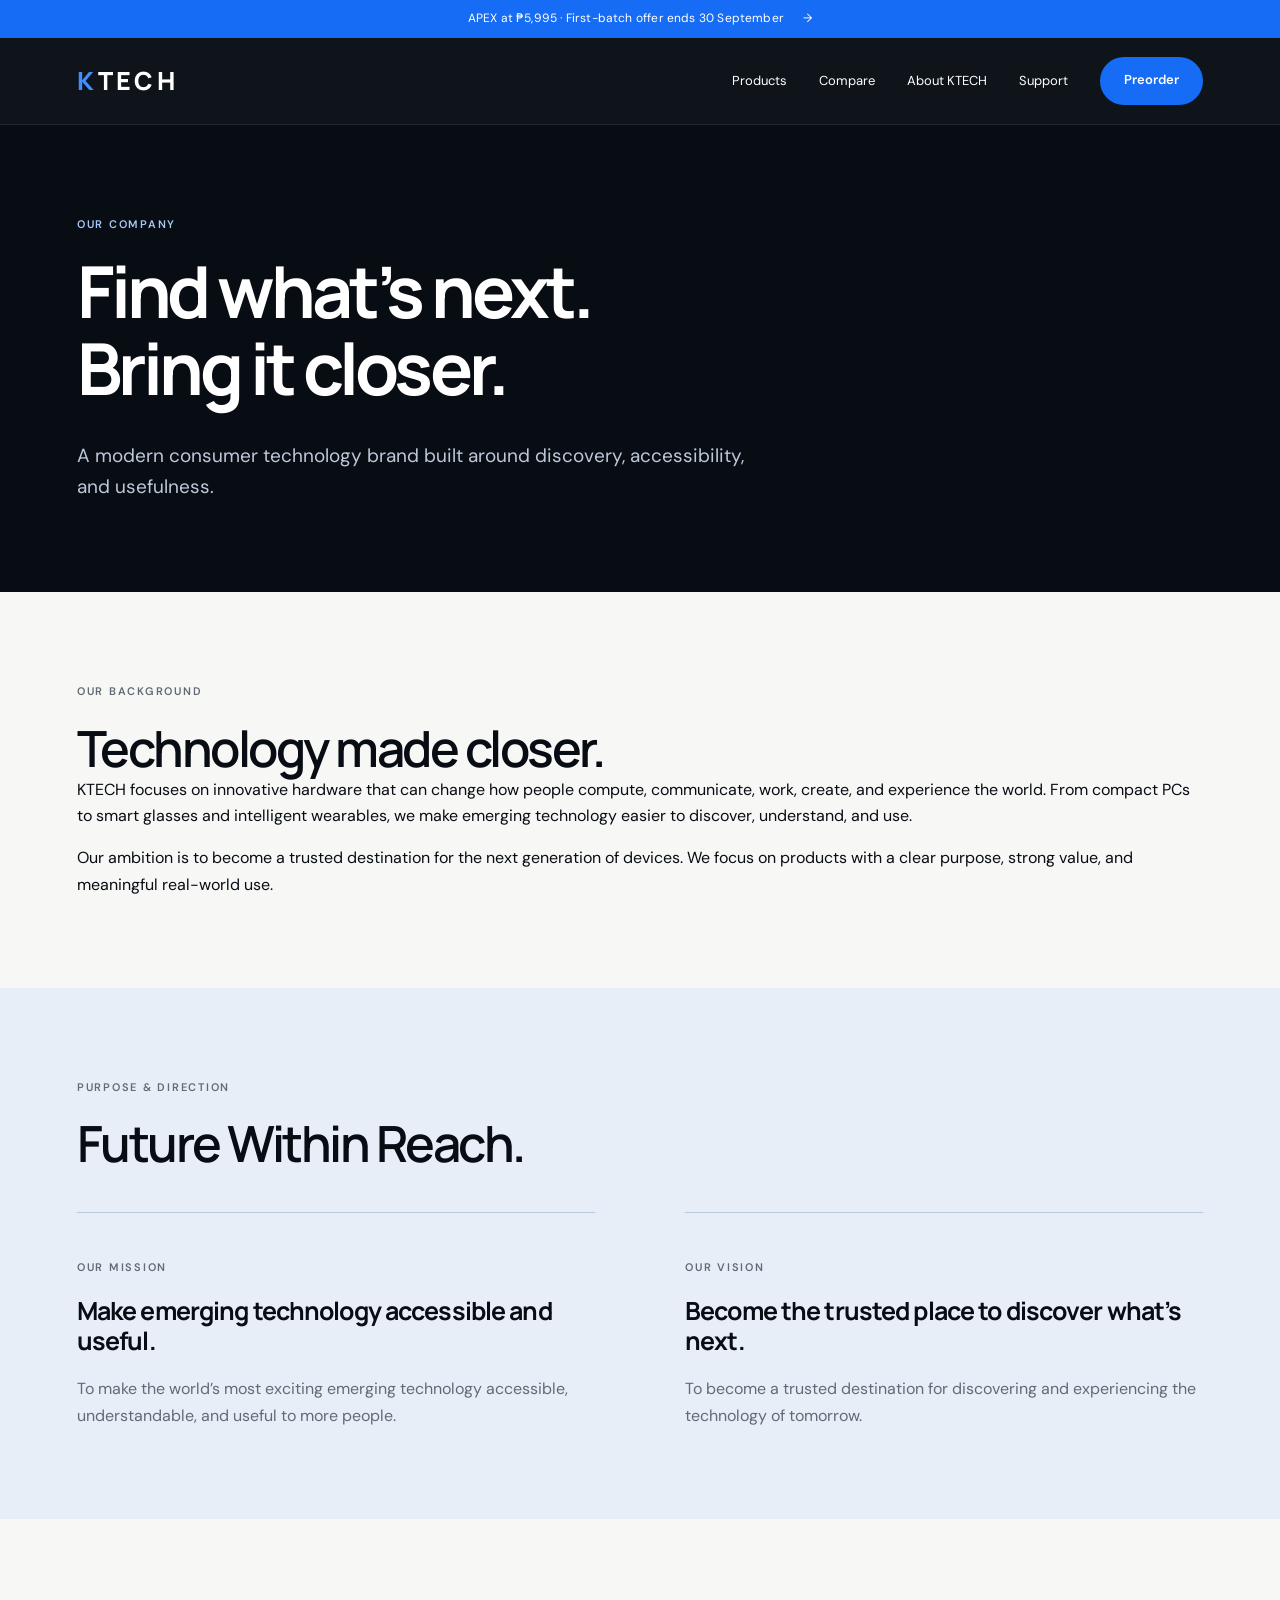
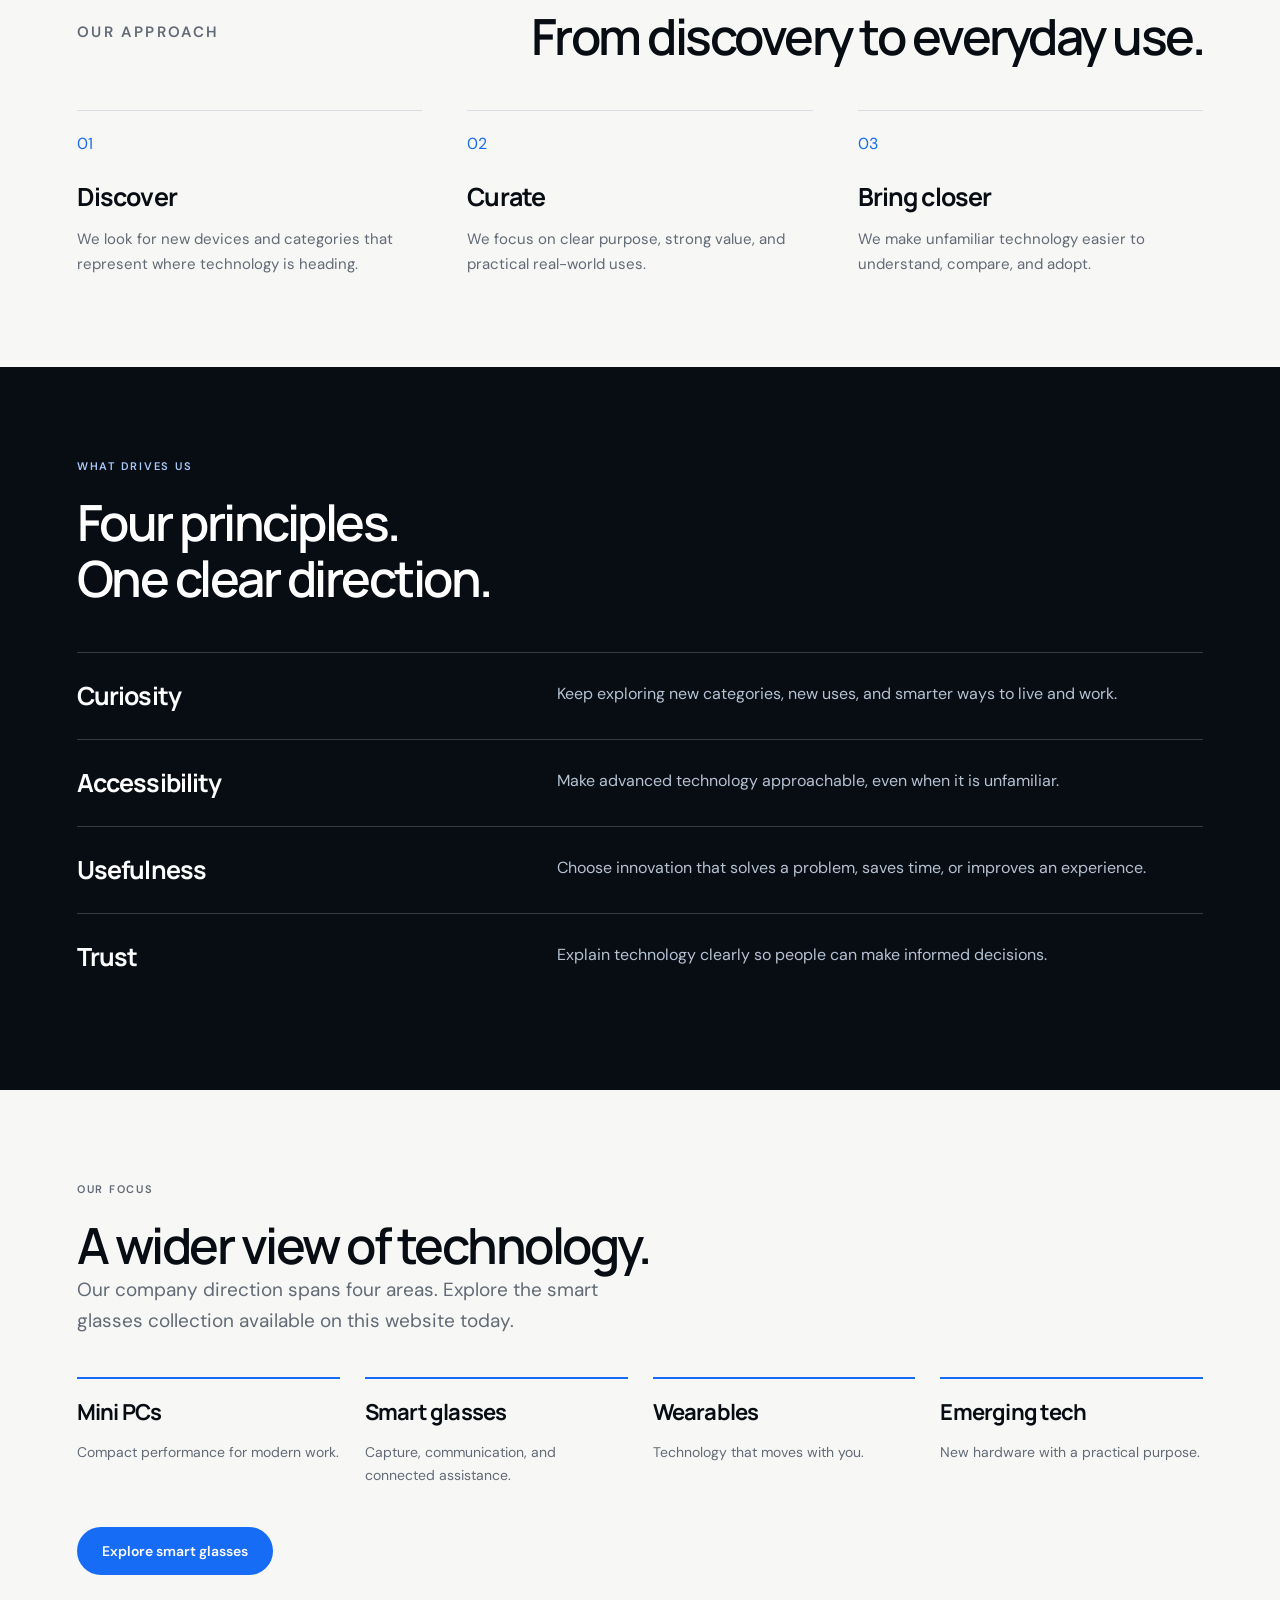
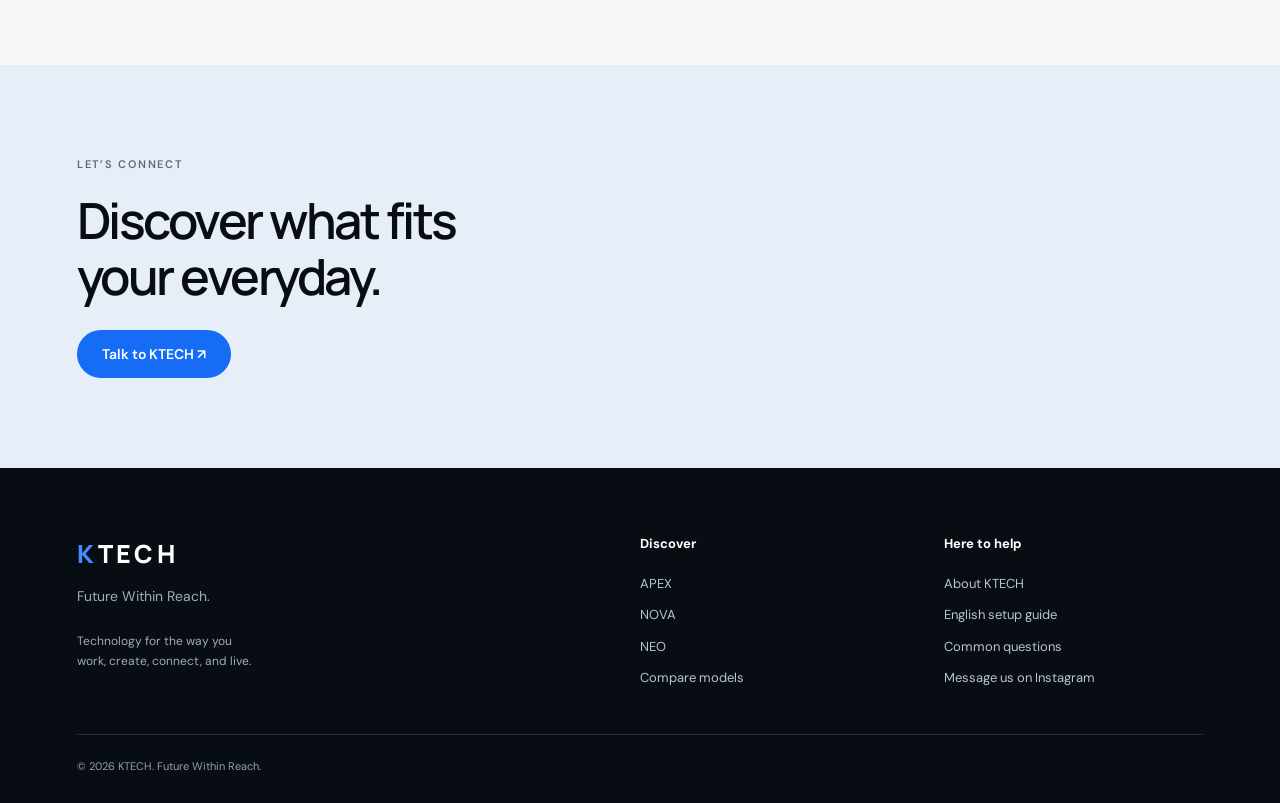
==== about.html @ d49dc379 "Redesign KTECH with visual product storytelling and interactive preorder experience" ====
<!doctype html><html lang="en"><head><meta charset="utf-8"><meta name="viewport" content="width=device-width,initial-scale=1"><title>Our Company | KTECH</title><meta name="description" content="Discover KTECH: our company, mission, vision and approach to making emerging technology accessible and useful."><link rel="stylesheet" href="style.css?v=20260913-2"><script src="experience.js?v=20260913-2" defer></script></head><body><a class="skip" href="#main">Skip to content</a><div class="offer"><a href="index.html#preorder">APEX at ₱5,995 · First-batch offer ends 30 September <span aria-hidden="true">→</span></a></div><header><a class="logo" href="index.html" aria-label="KTECH home"><span>K</span>TECH</a><button class="menu-toggle" aria-controls="main-nav" aria-expanded="false">Menu</button><nav id="main-nav" aria-label="Main navigation"><a href="index.html#models">Products</a><a href="compare.html">Compare</a><a href="about.html">About KTECH</a><a href="guide.html">Support</a><a class="button nav-contact" href="index.html#preorder">Preorder</a></nav></header><main id="main"><section class="about-hero"><p class="eyebrow">OUR COMPANY</p><h1>Find what’s next.<br>Bring it closer.</h1><p class="intro">A modern consumer technology brand built around discovery, accessibility, and usefulness.</p></section><section class="company-intro"><p class="eyebrow">OUR BACKGROUND</p><div><h2>Technology made closer.</h2><p>KTECH focuses on innovative hardware that can change how people compute, communicate, work, create, and experience the world. From compact PCs to smart glasses and intelligent wearables, we make emerging technology easier to discover, understand, and use.</p><p>Our ambition is to become a trusted destination for the next generation of devices. We focus on products with a clear purpose, strong value, and meaningful real-world use.</p></div></section><section id="direction" class="direction"><p class="eyebrow">PURPOSE & DIRECTION</p><h2>Future Within Reach.</h2><div class="about-grid"><article><p class="eyebrow">OUR MISSION</p><h3>Make emerging technology accessible and useful.</h3><p>To make the world’s most exciting emerging technology accessible, understandable, and useful to more people.</p></article><article><p class="eyebrow">OUR VISION</p><h3>Become the trusted place to discover what’s next.</h3><p>To become a trusted destination for discovering and experiencing the technology of tomorrow.</p></article></div></section><section><div class="heading"><p class="eyebrow">OUR APPROACH</p><h2>From discovery to everyday use.</h2></div><div class="three process"><article><span>01</span><h3>Discover</h3><p>We look for new devices and categories that represent where technology is heading.</p></article><article><span>02</span><h3>Curate</h3><p>We focus on clear purpose, strong value, and practical real-world uses.</p></article><article><span>03</span><h3>Bring closer</h3><p>We make unfamiliar technology easier to understand, compare, and adopt.</p></article></div></section><section class="principles"><p class="eyebrow">WHAT DRIVES US</p><h2>Four principles.<br>One clear direction.</h2><article><h3>Curiosity</h3><p>Keep exploring new categories, new uses, and smarter ways to live and work.</p></article><article><h3>Accessibility</h3><p>Make advanced technology approachable, even when it is unfamiliar.</p></article><article><h3>Usefulness</h3><p>Choose innovation that solves a problem, saves time, or improves an experience.</p></article><article><h3>Trust</h3><p>Explain technology clearly so people can make informed decisions.</p></article></section><section><p class="eyebrow">OUR FOCUS</p><h2>A wider view of technology.</h2><p class="intro">Our company direction spans four areas. Explore the smart glasses collection available on this website today.</p><div class="focus-grid"><article><h3>Mini PCs</h3><p>Compact performance for modern work.</p></article><article><h3>Smart glasses</h3><p>Capture, communication, and connected assistance.</p></article><article><h3>Wearables</h3><p>Technology that moves with you.</p></article><article><h3>Emerging tech</h3><p>New hardware with a practical purpose.</p></article></div><a class="button" href="index.html#models">Explore smart glasses</a></section><section class="purpose-band"><p class="eyebrow">LET’S CONNECT</p><h2>Discover what fits<br>your everyday.</h2><a class="button" href="https://www.instagram.com/ktech_electronics/">Talk to KTECH ↗</a></section></main><footer class="business-footer"><div><a class="logo" href="index.html"><span>K</span>TECH</a><p>Future Within Reach.</p><p class="footer-intro">Technology for the way you<br>work, create, connect, and live.</p></div><div><b>Discover</b><a href="apex.html">APEX</a><a href="nova.html">NOVA</a><a href="neo.html">NEO</a><a href="compare.html">Compare models</a></div><div><b>Here to help</b><a href="about.html">About KTECH</a><a href="guide.html">English setup guide</a><a href="index.html#faq">Common questions</a><a href="https://www.instagram.com/ktech_electronics/">Message us on Instagram</a></div><small>© 2026 KTECH. Future Within Reach.</small></footer><div class="mobile-buy"><div><strong>APEX</strong><span>₱5,995 · first-batch offer</span></div><a class="button" href="index.html#preorder">Preorder</a></div></body></html>
---- style.css ----
@import url('https://fonts.googleapis.com/css2?family=DM+Sans:wght@400;500;600;700&family=Manrope:wght@400;500;600;700;800&display=swap');
:root{--ink:#080d14;--blue:#176cf5;--paper:#f7f7f5;--muted:#626a76;--line:#d9dde2;--max:1440px}*{box-sizing:border-box}html{scroll-behavior:smooth;scroll-padding-top:100px}body{margin:0;background:var(--paper);color:var(--ink);font:16px/1.65 'DM Sans',Arial,sans-serif}h1,h2,h3,.logo{font-family:Manrope,Arial,sans-serif}h1,h2,h3,p,figure{margin:0}p+p{margin-top:16px}h1{font-size:clamp(48px,5.6vw,80px);line-height:1.08;letter-spacing:-.055em;font-weight:700}h2{font-size:clamp(34px,3.9vw,56px);line-height:1.12;letter-spacing:-.05em;font-weight:600}h3{font-size:25px;line-height:1.2;letter-spacing:-.035em}em{font-style:normal;color:var(--blue)}a{color:inherit;text-decoration:none}a:hover{text-decoration:underline}img{max-width:100%;display:block}button,select{font:inherit}button,a,summary,select{touch-action:manipulation}button,summary{cursor:pointer}button:focus-visible,a:focus-visible,summary:focus-visible,select:focus-visible,[tabindex]:focus-visible{outline:3px solid #568fff;outline-offset:5px}button:disabled{cursor:default}.skip{position:fixed;top:-100px;left:20px;z-index:100;background:#fff;color:#111;padding:12px}.skip:focus{top:12px}.offer{background:var(--blue);color:#fff;text-align:center;font-size:12px;letter-spacing:.015em;padding:9px 16px}.offer span{margin-left:16px}header{position:sticky;top:0;z-index:30;background:rgba(8,13,20,.97);color:#fff;padding:19px 6%;display:flex;align-items:center;justify-content:space-between;border-bottom:1px solid #ffffff18;backdrop-filter:blur(18px)}.logo{font-size:25px;letter-spacing:.15em;font-weight:800}.logo span{color:#428cff}nav{display:flex;align-items:center;gap:32px;font-size:13px}nav a{padding:8px 0}nav .button{padding:10px 23px;font-size:13px}.menu-toggle{display:none}.button{display:inline-flex;align-items:center;justify-content:center;gap:20px;padding:14px 24px;min-height:48px;border:1px solid transparent;border-radius:100px;color:white;background:var(--blue);font-size:14px;font-weight:600;line-height:1.3;transition:background .2s,transform .2s}.button:hover{text-decoration:none;background:#0b54ce;transform:translateY(-2px)}.button.outline{background:transparent;border-color:#71808b;color:#fff}.button.outline:hover{background:#ffffff12}.link{display:inline-flex;align-items:center;gap:12px;color:var(--blue);font-size:14px;font-weight:600;padding:15px 0}.eyebrow{font-size:11px;font-weight:600;letter-spacing:.16em;color:var(--muted);margin-bottom:20px}.intro{font-size:19px;color:var(--muted);max-width:550px}.heading{display:flex;justify-content:space-between;align-items:end;gap:32px;margin-bottom:45px}.heading>p{color:var(--muted);font-size:15px;max-width:350px}.heading .link{flex-shrink:0}main>section{padding:90px 6%;max-width:var(--max);margin:auto}.hero-actions{display:flex;align-items:center;gap:16px;flex-wrap:wrap;margin-top:32px}.experience-hero{background:var(--ink);color:#fff;max-width:none;display:grid;grid-template-columns:1fr 1fr;align-items:center;gap:0;position:relative;padding-top:68px;padding-bottom:0;overflow:hidden}.hero-copy{z-index:1;padding-bottom:55px}.experience-hero h1{font-size:clamp(44px,4.7vw,72px);max-width:720px}.experience-hero .intro{color:#bcc4cf;font-size:18px;max-width:440px;margin-top:25px}.hero-product{margin-left:-25px;align-self:stretch;display:flex;flex-direction:column;justify-content:center}.hero-product img{width:100%;height:auto;aspect-ratio:3/2;object-fit:contain}.hero-product figcaption{font-size:10px;letter-spacing:.18em;color:#8c96a5;text-align:right;margin-top:15px}.hero-foot{grid-column:1/-1;display:flex;justify-content:space-between;align-items:center;padding:30px 0;border-top:1px solid #ffffff20;color:#a4aebb;font-size:12px;letter-spacing:.04em}.capability-strip{background:#0d141e;color:#a8b1bd;padding:24px 6%;display:grid;grid-template-columns:repeat(4,1fr);border-top:1px solid #ffffff0e;gap:20px;text-align:center;font-size:13px}.capability-strip b{color:#fff;font-size:17px;margin-right:8px}.feature-explorer{background:var(--paper)}.explorer-layout{display:grid;grid-template-columns:1.55fr 1fr;gap:6%;align-items:center}.explorer-visual{background:var(--ink);border-radius:5px;overflow:hidden}.explorer-visual>img{width:100%;height:auto}.feature-tabs{display:grid;grid-template-columns:repeat(4,1fr);gap:0;border-top:1px solid #ffffff25}.feature-tabs button{padding:18px 8px;background:transparent;border:0;border-right:1px solid #ffffff20;color:#b1bbc9;font-size:12px;line-height:1.4;transition:background .2s}.feature-tabs button span{display:block;font-size:14px;margin-top:5px}.feature-tabs button[aria-selected=true]{background:var(--blue);color:white}.feature-panel{padding-left:32px;border-left:1px solid #b4bcc7}.feature-index{display:block;font-size:11px;color:var(--muted);letter-spacing:.16em;margin-bottom:25px}.feature-panel h3{font-size:clamp(29px,3vw,42px);margin-bottom:20px}.feature-panel p{color:var(--muted);font-size:16px}.feature-panel .feature-detail{font-size:13px;color:#3c4654;border-top:1px solid var(--line);padding-top:20px;margin-top:24px}.visual-features{display:grid;grid-template-columns:1.2fr 1fr;gap:25px;padding-top:0}.feature-photo{position:relative;min-height:520px;overflow:hidden;border-radius:5px;background:#142637;color:white}.feature-photo>img{width:100%;height:100%;position:absolute;object-fit:cover}.feature-photo:after{content:'';position:absolute;inset:0;background:linear-gradient(transparent 25%,#07111cdc)}.feature-photo>div{position:absolute;bottom:36px;left:36px;right:30px;z-index:1}.feature-photo .eyebrow{color:#e5eaf0}.feature-photo h2{font-size:39px}.feature-photo p:last-child{margin-top:16px;font-size:14px}.voice-feature{background:#e9edf3;padding:40px;border-radius:5px;display:flex;flex-direction:column;justify-content:center}.voice-feature h2{font-size:36px}.voice-feature>p:not(.eyebrow){color:#4f5a6b;font-size:14px}.voice-feature .voice-example{font-size:21px!important;font-weight:500;color:#172434!important;line-height:1.4;margin:0 0 18px}.voice-wave{height:78px;display:flex;align-items:center;gap:5px;margin:23px 0}.voice-wave i{width:4px;height:20px;border-radius:5px;background:var(--blue)}.voice-wave i:nth-child(3n){height:44px}.voice-wave i:nth-child(4n){height:65px}.voice-wave i:nth-child(5n){height:32px}.voice-feature .note{font-size:11px!important;margin:15px 0 0}.lifestyle{padding-top:15px}.life-tabs{display:flex;gap:20px;border-bottom:1px solid var(--line);flex-wrap:wrap}.life-tabs button{background:none;border:0;border-bottom:2px solid transparent;padding:12px 0;color:var(--muted);font-size:14px}.life-tabs button[aria-selected=true]{border-color:var(--blue);color:var(--blue)}.life-panel{display:grid;grid-template-columns:1.4fr 1fr;background:var(--ink);color:#fff;overflow:hidden;border-radius:5px}.life-panel>img{width:100%;height:440px;object-fit:cover}.life-caption{padding:44px;display:flex;flex-direction:column;justify-content:center;align-items:flex-start}.life-caption .eyebrow{color:#97b9ed}.life-caption h3{font-size:37px;margin-bottom:18px}.life-caption p{font-size:15px;color:#b7c2d2;margin-bottom:25px}.media-note{font-size:11px;color:var(--muted);margin-top:12px}#models{background:#eeefed}.models{display:grid;grid-template-columns:repeat(3,1fr);gap:30px}.model{display:flex;flex-direction:column;padding:22px;border-top:2px solid #c8ced7}.model.flagship{border-color:var(--blue);background:#fff}.photo{display:block;background:#eef1f5;overflow:hidden;margin-bottom:25px;border-radius:3px}.photo img{width:100%;height:auto;aspect-ratio:4/5;object-fit:contain;transition:transform .35s}.photo:hover img{transform:scale(1.035)}.model .eyebrow{font-size:10px;margin-bottom:10px}.model h3{font-size:35px;margin-bottom:12px}.price{font-size:26px;font-weight:500}.price s{font-size:15px;color:var(--muted);margin-left:8px;font-weight:400}.price small{display:block;font-size:12px;color:var(--blue)}.model ul{list-style:none;padding:0;margin:25px 0 15px;border-top:1px solid var(--line)}.model li{border-bottom:1px solid var(--line);padding:11px 0;font-size:13px}.model>.link{margin-top:auto}.model-note{margin-top:35px;border-top:1px solid #c8ced7;padding-top:25px;display:flex;gap:20px;align-items:center}.model-note strong{font-size:16px;max-width:250px}.model-note p{font-size:13px;color:var(--muted);flex:1}.model-note a{font-size:13px;color:var(--blue);font-weight:600}.company-story{display:grid;grid-template-columns:1.1fr 1fr;gap:10%;background:#fff}.company-story .intro{margin:25px 0 10px;font-size:17px}.story-principles article{display:flex;gap:25px;padding:28px 0;border-top:1px solid var(--line)}.story-principles article>span{font-size:12px;color:var(--blue)}.story-principles h3{font-size:23px}.story-principles p{color:var(--muted);font-size:14px;margin-top:10px}.setup-band{background:#e8eef8;display:grid;grid-template-columns:1fr 1fr;gap:12%}.setup-band>div>p:not(.eyebrow){margin:23px 0;color:var(--muted);font-size:16px}.setup-band ol{list-style:none;margin:0;padding:0}.setup-band li{display:flex;gap:20px;padding:18px 0;border-bottom:1px solid #cbd5e4}.setup-band li>span{background:white;border-radius:50%;width:42px;height:42px;flex-shrink:0;display:grid;place-items:center;color:var(--blue);font-size:12px}.setup-band h3{font-size:22px}.setup-band li p{font-size:14px;color:var(--muted);margin-top:7px}.faq-section{display:grid;grid-template-columns:.8fr 1.2fr;gap:10%}.faq-section h2{margin-bottom:25px}.faq-section>div>p:not(.eyebrow){color:var(--muted);font-size:14px}details{border-bottom:1px solid var(--line);padding:22px 0}summary{font-size:17px;font-weight:500;list-style:none;display:flex;justify-content:space-between;gap:20px}summary::-webkit-details-marker{display:none}summary:after{content:'+';font-size:22px;color:var(--blue);line-height:1.2}details[open]>summary:after{content:'−'}details p{color:var(--muted);margin-top:18px;font-size:15px}details a{display:inline-block;color:var(--blue);font-size:14px;margin-top:12px}.preorder-section{max-width:none;background:#0c52d7;color:#fff;display:grid;grid-template-columns:1.15fr 1fr;gap:12%}.preorder-section .eyebrow{color:#c9ddff}.preorder-copy>p:not(.eyebrow){color:#d5e4ff;margin-top:25px}.timeline{list-style:none;padding:0;margin:38px 0 0}.timeline li{display:flex;gap:20px;padding:18px 0;border-top:1px solid #ffffff35}.timeline li>span{font-size:12px;color:#c8dcff;padding-top:4px}.timeline strong{font-size:17px}.timeline p{font-size:13px;color:#d3e2ff;margin-top:5px}.reservation{background:#fff;border-radius:8px;padding:35px;color:var(--ink);align-self:center;box-shadow:0 25px 65px #002d7b30}.reservation label{display:block;font-size:13px;font-weight:600;margin-bottom:10px}.reservation select{width:100%;padding:14px 10px;background:var(--paper);border:1px solid var(--line);border-radius:4px;color:#152132;font-size:14px}.reservation-total{padding:28px 0 22px;display:flex;justify-content:space-between;align-items:center;border-bottom:1px solid var(--line)}.reservation-total>span{font-size:13px;color:var(--muted)}.reservation-total strong{font-family:Manrope,Arial,sans-serif;font-size:34px;font-weight:600}.reservation dl{margin:20px 0}.reservation dl div{display:flex;justify-content:space-between;gap:16px;margin:12px 0;font-size:14px}.reservation dd{margin:0;font-weight:600}.reservation .note{font-size:11px;line-height:1.6;color:var(--muted);margin:20px 0}.reservation .button{width:100%;font-size:13px}.copy-order{background:#e8effb;color:#1555b8;border-radius:5px}.copy-order:hover{background:#d7e5fc}.copy-status{min-height:24px;font-size:12px;color:#1555b8;padding:4px 0;margin:0!important}.reservation-foot{font-size:10px;color:var(--muted);text-align:center;margin-top:16px}.business-footer{background:var(--ink);color:#fff;display:grid;grid-template-columns:2fr 1fr 1fr;gap:45px;padding:65px 6% 28px}.business-footer>div{display:flex;align-items:flex-start;flex-direction:column;gap:10px}.business-footer p{font-size:14px;color:#a0acbc}.business-footer b{font-size:13px;margin-bottom:8px}.business-footer a:not(.logo){font-size:13px;color:#b9c4d2}.business-footer .footer-intro{font-size:12px;margin-top:14px}.business-footer small{grid-column:1/-1;border-top:1px solid #ffffff20;padding-top:22px;font-size:11px;color:#91a0b4}.mobile-buy{display:none}
/* Product, company, comparison and support pages share the same visual system. */
.product{display:grid;grid-template-columns:1fr 1fr;gap:8%;align-items:center}.product>img{width:100%;max-height:640px;object-fit:contain}.product h1{margin-bottom:16px}.product h2{font-size:33px;margin-bottom:20px}.product .intro{margin-bottom:25px}.product .price{margin-bottom:25px}.product .link{display:block}.feature-list{display:grid;grid-template-columns:repeat(3,1fr);gap:0 25px;margin:38px 0}.feature-list div{padding:23px 0;border-top:1px solid var(--line);font-size:19px}.note{font-size:12px;color:var(--muted);margin-top:25px;max-width:900px}.table-scroll{overflow-x:auto}.comparison{min-width:680px}.comparison thead th{width:25%;background:var(--ink);color:#fff;vertical-align:bottom;font-size:23px}.comparison thead img{height:160px;object-fit:contain;margin-bottom:20px}.comparison td:nth-child(2){background:#e8effb}table{border-collapse:collapse;width:100%;margin:30px 0}caption{text-align:left;font-size:13px;color:var(--muted);margin-bottom:12px}td,th{text-align:left;padding:18px 14px;border-bottom:1px solid var(--line);vertical-align:top;font-size:14px}tbody th{width:30%;font-weight:500;color:var(--muted)}.spec-group summary{font-size:23px}.choices,.direction{background:#e8eef8}.three{display:grid;grid-template-columns:repeat(3,1fr);gap:45px}.three h3{margin-bottom:15px}.three p{color:var(--muted);font-size:15px}.order{display:grid;grid-template-columns:1.1fr 1fr;gap:10%;background:#0c52d7;color:#fff}.order .eyebrow{color:#c8dcff}.order p{margin:18px 0;color:#d5e4ff;font-size:15px}.order .button{background:#fff;color:#0c52d7}.order li{padding:0 0 15px 10px}.order strong{font-size:19px}.about-hero{background:var(--ink);color:#fff}.about-hero .eyebrow{color:#a8c8f8}.about-hero .intro{margin-top:32px;color:#bdc9d9;max-width:670px}.about-grid{display:grid;grid-template-columns:1fr 1fr;gap:8%;margin-top:40px}.about-grid article{border-top:1px solid #bac9dc;padding-top:25px}.about-grid p{color:var(--muted);margin-top:20px}.process span{display:block;color:var(--blue);margin-bottom:25px}.process article{border-top:1px solid var(--line);padding-top:20px}.principles{background:var(--ink);color:white}.principles .eyebrow{color:#a8c8f8}.principles h2{margin-bottom:45px}.principles article{display:grid;grid-template-columns:1fr 1.5fr;gap:50px;padding:28px 0;border-top:1px solid #ffffff30}.principles p{color:#b5c2d2}.focus-grid{display:grid;grid-template-columns:repeat(4,1fr);gap:25px;margin:40px 0}.focus-grid article{border-top:2px solid var(--blue);padding-top:20px}.focus-grid h3{font-size:22px;margin-bottom:16px}.focus-grid p{color:var(--muted);font-size:14px}.purpose-band{background:#e8eef8}.purpose-band h2{margin-bottom:25px}.guide{max-width:1040px}.guide>.intro{margin-top:26px;max-width:700px}.guide h2{margin:58px 0 25px}.steps{padding-left:25px}.steps li{padding:14px 0 14px 14px}.steps h3{font-size:23px;margin-bottom:10px}.guide>p{color:var(--muted)}
@media(min-width:1600px){.experience-hero,.preorder-section{padding-left:calc((100vw - 1268px)/2);padding-right:calc((100vw - 1268px)/2)}}
@media(max-width:1050px){nav{gap:23px}.experience-hero{grid-template-columns:1.1fr 1fr}.experience-hero h1{font-size:49px}.hero-actions{gap:12px}.hero-actions .button{font-size:12px;padding:13px 18px}.hero-product{margin:0}.hero-product figcaption{font-size:8px}.feature-panel{padding-left:22px}.visual-features{gap:18px}.voice-feature{padding:28px}.voice-feature h2{font-size:30px}.life-caption{padding:30px}.life-caption h3{font-size:30px}.models{gap:15px}.model{padding:16px}.preorder-section{gap:6%}.reservation{padding:25px}}
@media(max-width:760px){html{scroll-padding-top:85px}body{font-size:15px;padding-bottom:75px}header{padding:16px 6%;flex-wrap:wrap;gap:0}.logo{font-size:23px}.offer{font-size:10px;padding:8px 12px}.offer span{margin-left:5px}.menu-toggle{display:block;background:none;color:#fff;border:1px solid #566170;border-radius:4px;padding:8px 15px;font-size:12px;min-height:40px}nav{display:none;width:100%;padding:18px 0 5px;gap:10px;flex-direction:column;align-items:stretch}nav.open{display:flex}nav a{padding:10px 0;font-size:15px}.menu-toggle[aria-expanded=true]{background:#202c3d}.button{font-size:13px;padding:14px 20px}main>section{padding:55px 6%}h1{font-size:46px}h2{font-size:36px}.experience-hero{grid-template-columns:1fr;padding-top:40px;padding-bottom:0}.hero-copy{padding-bottom:0}.experience-hero h1{font-size:clamp(38px,8.8vw,57px);max-width:620px}.experience-hero .intro{font-size:16px;max-width:450px;margin-top:22px}.hero-actions{margin-top:24px}.hero-actions .button{font-size:12px;padding:13px 17px}.hero-product{margin:15px -6.9% 0}.hero-product img{max-height:340px;object-fit:contain}.hero-product figcaption{font-size:9px;margin:0 6% 20px}.hero-foot{padding:20px 0;font-size:10px}.capability-strip{grid-template-columns:repeat(2,1fr);gap:20px 8px;padding:23px 5%;font-size:11px}.capability-strip b{font-size:13px}.heading{flex-direction:column;align-items:start;gap:20px;margin-bottom:30px}.heading>p{font-size:14px}.explorer-layout{grid-template-columns:1fr;gap:30px}.feature-panel{padding-left:20px;min-height:270px}.feature-index{margin-bottom:12px}.feature-panel h3{font-size:32px;margin-bottom:14px}.feature-panel p{font-size:15px}.feature-panel .feature-detail{margin-top:18px;padding-top:15px}.visual-features{grid-template-columns:1fr;padding-top:0;gap:20px}.feature-photo{min-height:430px}.feature-photo>div{left:28px;bottom:28px}.feature-photo h2{font-size:35px}.voice-feature{padding:30px}.voice-feature h2{font-size:33px}.voice-wave{margin:20px 0}.lifestyle{padding-top:0}.life-tabs{width:100%;gap:24px}.life-tabs button{font-size:13px}.life-panel{grid-template-columns:1fr}.life-panel>img{height:280px}.life-caption{padding:30px;min-height:320px}.life-caption h3{font-size:32px}.life-caption p{font-size:14px}.models{grid-template-columns:1fr;gap:30px}.model{padding:22px}.model .photo{max-width:400px;width:100%;align-self:center}.model .photo img{max-height:460px;object-fit:contain}.model-note{flex-direction:column;align-items:start;gap:12px}.model-note strong{max-width:none}.company-story,.setup-band,.faq-section,.preorder-section{grid-template-columns:1fr;gap:35px}.company-story .intro{font-size:16px}.story-principles h3{font-size:22px}.faq-section details{padding:20px 0}.faq-section summary{font-size:16px}.preorder-section h2{font-size:40px}.reservation{padding:25px}.reservation-total strong{font-size:32px}.reservation dl div{font-size:13px}.business-footer{grid-template-columns:1fr 1fr;gap:35px;padding:45px 6% 25px}.business-footer>div:first-child{grid-column:1/-1}.mobile-buy{position:fixed;bottom:0;left:0;right:0;z-index:40;display:flex;justify-content:space-between;align-items:center;gap:15px;padding:12px 6% max(12px,env(safe-area-inset-bottom));background:#fff;border-top:1px solid var(--line);box-shadow:0 -5px 25px #0000000d}.mobile-buy div{display:flex;flex-direction:column}.mobile-buy strong{font-size:13px}.mobile-buy span{font-size:10px;color:var(--muted)}.mobile-buy .button{font-size:12px;padding:12px 24px;min-height:42px}.product,.order,.about-grid,.three{grid-template-columns:1fr;gap:35px}.product>img{max-height:530px}.feature-list{grid-template-columns:1fr 1fr;gap:0 18px}.feature-list div{font-size:16px}.focus-grid{grid-template-columns:1fr 1fr}.principles article{grid-template-columns:1fr;gap:15px}.guide h1{font-size:46px}.guide table{table-layout:fixed}.guide td,.guide th{font-size:12px;padding:13px 8px;overflow-wrap:anywhere}.spec-group table{table-layout:fixed}.spec-group th,.spec-group td{overflow-wrap:anywhere;font-size:12px}.comparison th,.comparison td{font-size:13px}.comparison thead img{height:120px}.comparison thead th{font-size:18px}.order ol{padding-left:20px}}
@media(prefers-reduced-motion:reduce){html{scroll-behavior:auto}*,*:before,*:after{animation:none!important;transition:none!important}}
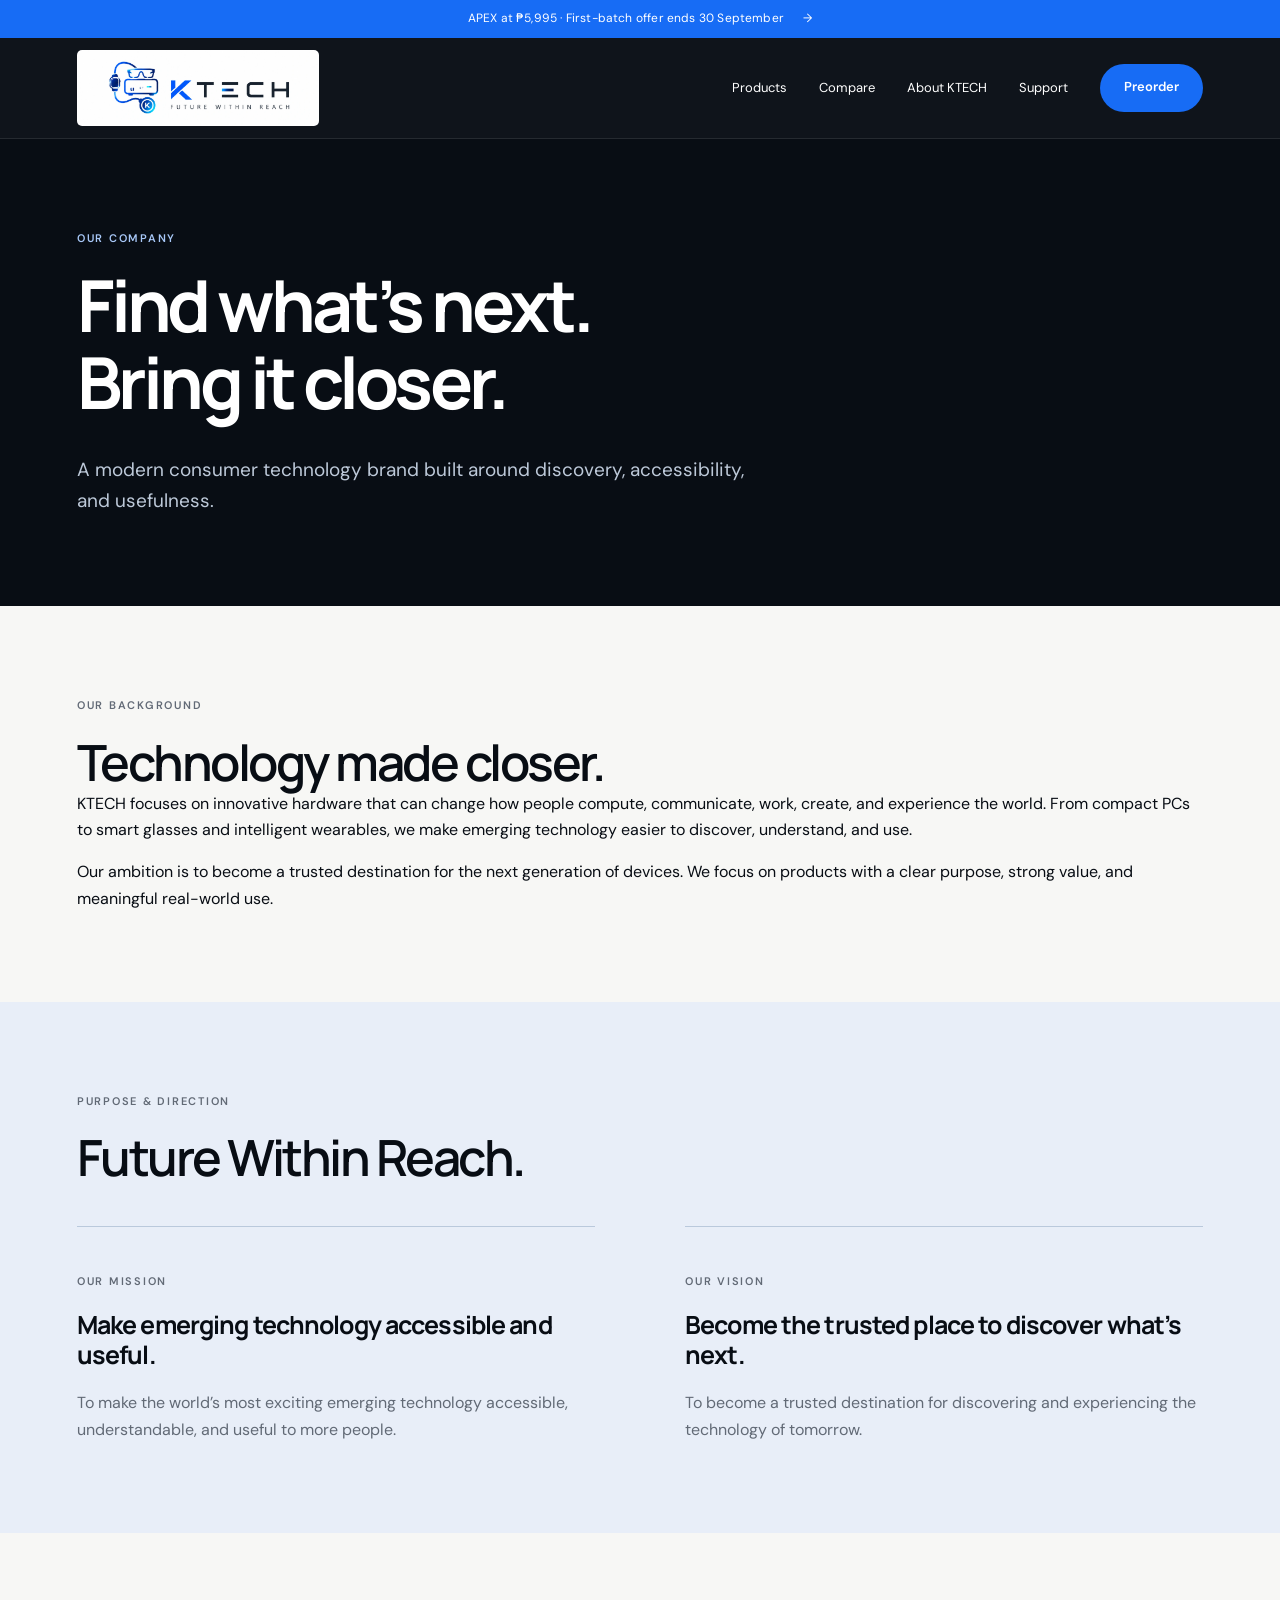
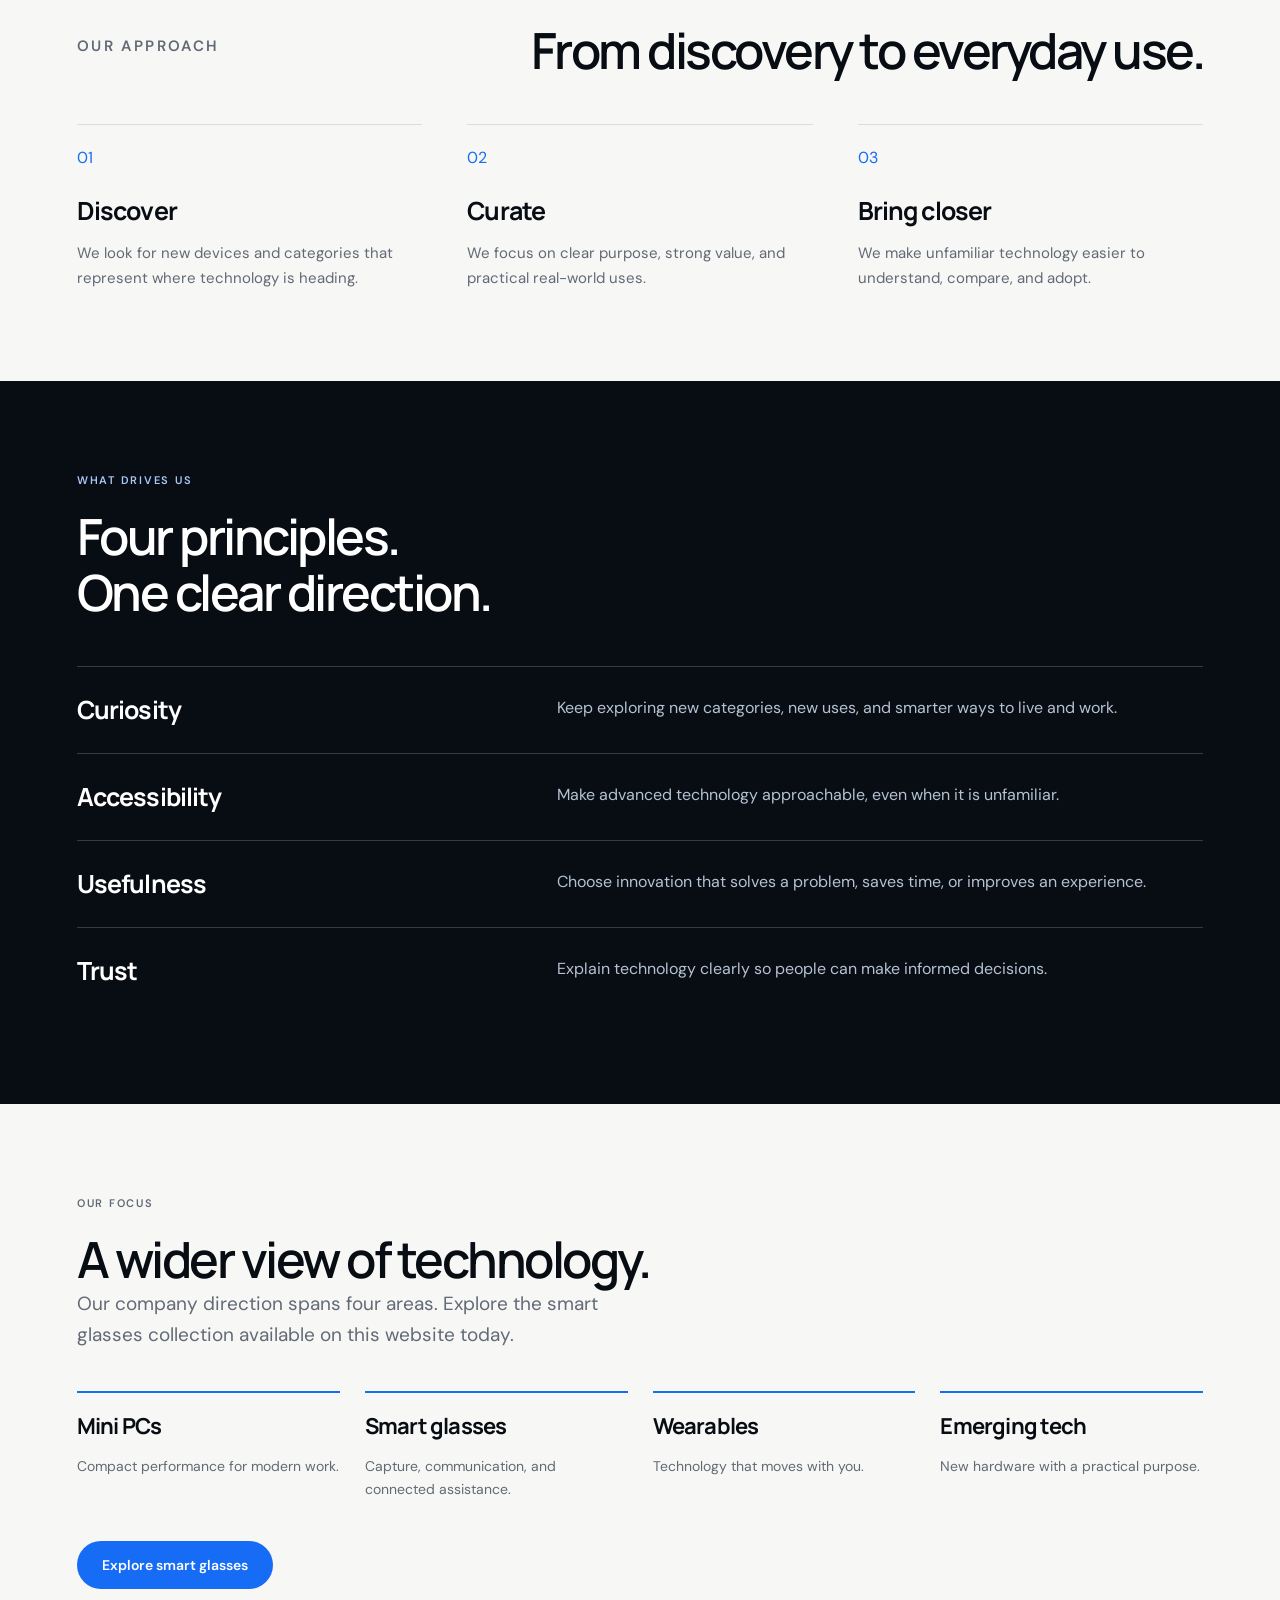
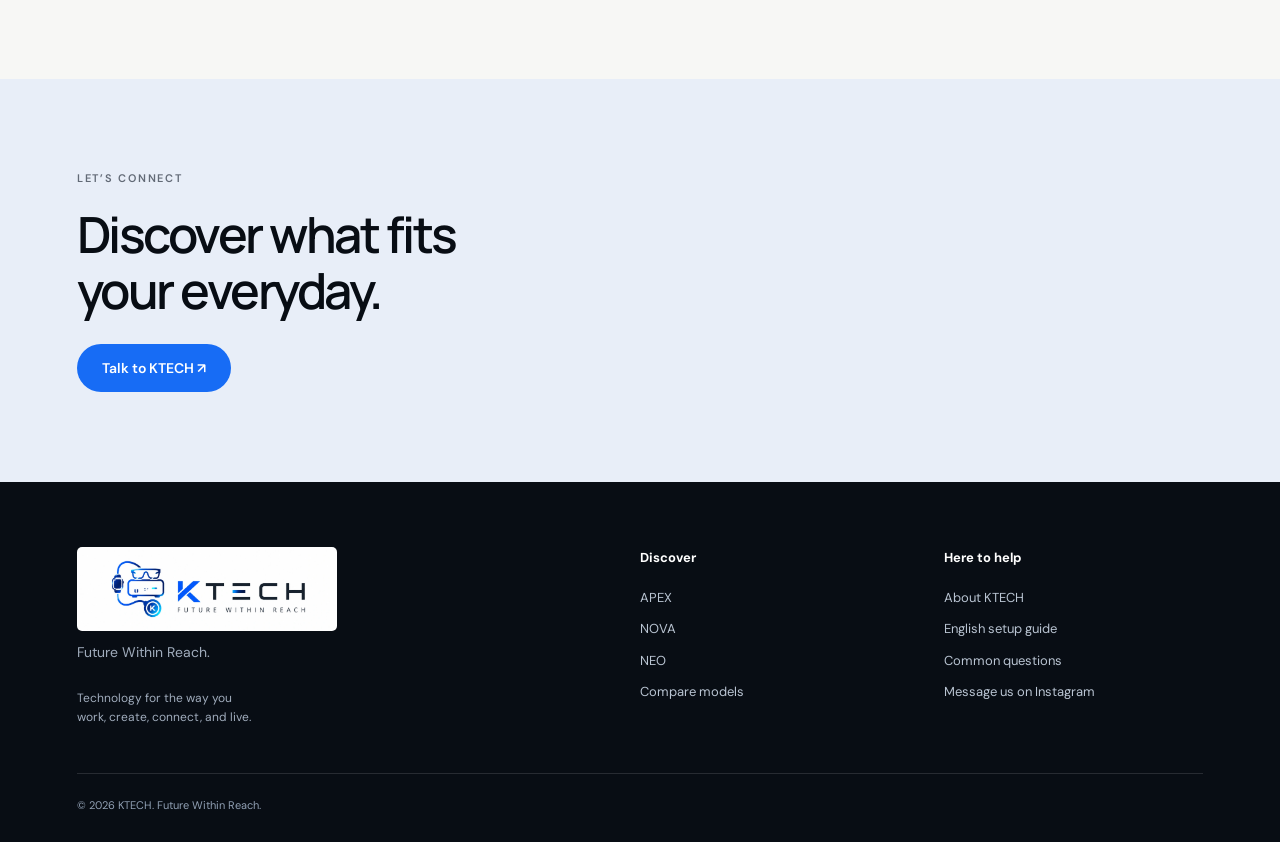
==== commit aa87b7cc: "Use supplied KTECH master logo throughout the website" ====
--- a/about.html
+++ b/about.html
@@ -1 +1 @@
-<!doctype html><html lang="en"><head><meta charset="utf-8"><meta name="viewport" content="width=device-width,initial-scale=1"><title>Our Company | KTECH</title><meta name="description" content="Discover KTECH: our company, mission, vision and approach to making emerging technology accessible and useful."><link rel="stylesheet" href="style.css?v=20260913-2"><script src="experience.js?v=20260913-2" defer></script></head><body><a class="skip" href="#main">Skip to content</a><div class="offer"><a href="index.html#preorder">APEX at ₱5,995 · First-batch offer ends 30 September <span aria-hidden="true">→</span></a></div><header><a class="logo" href="index.html" aria-label="KTECH home"><span>K</span>TECH</a><button class="menu-toggle" aria-controls="main-nav" aria-expanded="false">Menu</button><nav id="main-nav" aria-label="Main navigation"><a href="index.html#models">Products</a><a href="compare.html">Compare</a><a href="about.html">About KTECH</a><a href="guide.html">Support</a><a class="button nav-contact" href="index.html#preorder">Preorder</a></nav></header><main id="main"><section class="about-hero"><p class="eyebrow">OUR COMPANY</p><h1>Find what’s next.<br>Bring it closer.</h1><p class="intro">A modern consumer technology brand built around discovery, accessibility, and usefulness.</p></section><section class="company-intro"><p class="eyebrow">OUR BACKGROUND</p><div><h2>Technology made closer.</h2><p>KTECH focuses on innovative hardware that can change how people compute, communicate, work, create, and experience the world. From compact PCs to smart glasses and intelligent wearables, we make emerging technology easier to discover, understand, and use.</p><p>Our ambition is to become a trusted destination for the next generation of devices. We focus on products with a clear purpose, strong value, and meaningful real-world use.</p></div></section><section id="direction" class="direction"><p class="eyebrow">PURPOSE & DIRECTION</p><h2>Future Within Reach.</h2><div class="about-grid"><article><p class="eyebrow">OUR MISSION</p><h3>Make emerging technology accessible and useful.</h3><p>To make the world’s most exciting emerging technology accessible, understandable, and useful to more people.</p></article><article><p class="eyebrow">OUR VISION</p><h3>Become the trusted place to discover what’s next.</h3><p>To become a trusted destination for discovering and experiencing the technology of tomorrow.</p></article></div></section><section><div class="heading"><p class="eyebrow">OUR APPROACH</p><h2>From discovery to everyday use.</h2></div><div class="three process"><article><span>01</span><h3>Discover</h3><p>We look for new devices and categories that represent where technology is heading.</p></article><article><span>02</span><h3>Curate</h3><p>We focus on clear purpose, strong value, and practical real-world uses.</p></article><article><span>03</span><h3>Bring closer</h3><p>We make unfamiliar technology easier to understand, compare, and adopt.</p></article></div></section><section class="principles"><p class="eyebrow">WHAT DRIVES US</p><h2>Four principles.<br>One clear direction.</h2><article><h3>Curiosity</h3><p>Keep exploring new categories, new uses, and smarter ways to live and work.</p></article><article><h3>Accessibility</h3><p>Make advanced technology approachable, even when it is unfamiliar.</p></article><article><h3>Usefulness</h3><p>Choose innovation that solves a problem, saves time, or improves an experience.</p></article><article><h3>Trust</h3><p>Explain technology clearly so people can make informed decisions.</p></article></section><section><p class="eyebrow">OUR FOCUS</p><h2>A wider view of technology.</h2><p class="intro">Our company direction spans four areas. Explore the smart glasses collection available on this website today.</p><div class="focus-grid"><article><h3>Mini PCs</h3><p>Compact performance for modern work.</p></article><article><h3>Smart glasses</h3><p>Capture, communication, and connected assistance.</p></article><article><h3>Wearables</h3><p>Technology that moves with you.</p></article><article><h3>Emerging tech</h3><p>New hardware with a practical purpose.</p></article></div><a class="button" href="index.html#models">Explore smart glasses</a></section><section class="purpose-band"><p class="eyebrow">LET’S CONNECT</p><h2>Discover what fits<br>your everyday.</h2><a class="button" href="https://www.instagram.com/ktech_electronics/">Talk to KTECH ↗</a></section></main><footer class="business-footer"><div><a class="logo" href="index.html"><span>K</span>TECH</a><p>Future Within Reach.</p><p class="footer-intro">Technology for the way you<br>work, create, connect, and live.</p></div><div><b>Discover</b><a href="apex.html">APEX</a><a href="nova.html">NOVA</a><a href="neo.html">NEO</a><a href="compare.html">Compare models</a></div><div><b>Here to help</b><a href="about.html">About KTECH</a><a href="guide.html">English setup guide</a><a href="index.html#faq">Common questions</a><a href="https://www.instagram.com/ktech_electronics/">Message us on Instagram</a></div><small>© 2026 KTECH. Future Within Reach.</small></footer><div class="mobile-buy"><div><strong>APEX</strong><span>₱5,995 · first-batch offer</span></div><a class="button" href="index.html#preorder">Preorder</a></div></body></html>+<!doctype html><html lang="en"><head><meta charset="utf-8"><meta name="viewport" content="width=device-width,initial-scale=1"><title>Our Company | KTECH</title><meta name="description" content="Discover KTECH: our company, mission, vision and approach to making emerging technology accessible and useful."><link rel="stylesheet" href="style.css?v=20260913-logo"><script src="experience.js?v=20260913-2" defer></script></head><body><a class="skip" href="#main">Skip to content</a><div class="offer"><a href="index.html#preorder">APEX at ₱5,995 · First-batch offer ends 30 September <span aria-hidden="true">→</span></a></div><header><a class="logo" href="index.html" aria-label="KTECH home"><img src="assets/ktech-brand-logo.webp" alt="KTECH — Future Within Reach" width="1672" height="941"></a><button class="menu-toggle" aria-controls="main-nav" aria-expanded="false">Menu</button><nav id="main-nav" aria-label="Main navigation"><a href="index.html#models">Products</a><a href="compare.html">Compare</a><a href="about.html">About KTECH</a><a href="guide.html">Support</a><a class="button nav-contact" href="index.html#preorder">Preorder</a></nav></header><main id="main"><section class="about-hero"><p class="eyebrow">OUR COMPANY</p><h1>Find what’s next.<br>Bring it closer.</h1><p class="intro">A modern consumer technology brand built around discovery, accessibility, and usefulness.</p></section><section class="company-intro"><p class="eyebrow">OUR BACKGROUND</p><div><h2>Technology made closer.</h2><p>KTECH focuses on innovative hardware that can change how people compute, communicate, work, create, and experience the world. From compact PCs to smart glasses and intelligent wearables, we make emerging technology easier to discover, understand, and use.</p><p>Our ambition is to become a trusted destination for the next generation of devices. We focus on products with a clear purpose, strong value, and meaningful real-world use.</p></div></section><section id="direction" class="direction"><p class="eyebrow">PURPOSE & DIRECTION</p><h2>Future Within Reach.</h2><div class="about-grid"><article><p class="eyebrow">OUR MISSION</p><h3>Make emerging technology accessible and useful.</h3><p>To make the world’s most exciting emerging technology accessible, understandable, and useful to more people.</p></article><article><p class="eyebrow">OUR VISION</p><h3>Become the trusted place to discover what’s next.</h3><p>To become a trusted destination for discovering and experiencing the technology of tomorrow.</p></article></div></section><section><div class="heading"><p class="eyebrow">OUR APPROACH</p><h2>From discovery to everyday use.</h2></div><div class="three process"><article><span>01</span><h3>Discover</h3><p>We look for new devices and categories that represent where technology is heading.</p></article><article><span>02</span><h3>Curate</h3><p>We focus on clear purpose, strong value, and practical real-world uses.</p></article><article><span>03</span><h3>Bring closer</h3><p>We make unfamiliar technology easier to understand, compare, and adopt.</p></article></div></section><section class="principles"><p class="eyebrow">WHAT DRIVES US</p><h2>Four principles.<br>One clear direction.</h2><article><h3>Curiosity</h3><p>Keep exploring new categories, new uses, and smarter ways to live and work.</p></article><article><h3>Accessibility</h3><p>Make advanced technology approachable, even when it is unfamiliar.</p></article><article><h3>Usefulness</h3><p>Choose innovation that solves a problem, saves time, or improves an experience.</p></article><article><h3>Trust</h3><p>Explain technology clearly so people can make informed decisions.</p></article></section><section><p class="eyebrow">OUR FOCUS</p><h2>A wider view of technology.</h2><p class="intro">Our company direction spans four areas. Explore the smart glasses collection available on this website today.</p><div class="focus-grid"><article><h3>Mini PCs</h3><p>Compact performance for modern work.</p></article><article><h3>Smart glasses</h3><p>Capture, communication, and connected assistance.</p></article><article><h3>Wearables</h3><p>Technology that moves with you.</p></article><article><h3>Emerging tech</h3><p>New hardware with a practical purpose.</p></article></div><a class="button" href="index.html#models">Explore smart glasses</a></section><section class="purpose-band"><p class="eyebrow">LET’S CONNECT</p><h2>Discover what fits<br>your everyday.</h2><a class="button" href="https://www.instagram.com/ktech_electronics/">Talk to KTECH ↗</a></section></main><footer class="business-footer"><div><a class="logo" href="index.html"><img src="assets/ktech-brand-logo.webp" alt="KTECH — Future Within Reach" width="1672" height="941"></a><p>Future Within Reach.</p><p class="footer-intro">Technology for the way you<br>work, create, connect, and live.</p></div><div><b>Discover</b><a href="apex.html">APEX</a><a href="nova.html">NOVA</a><a href="neo.html">NEO</a><a href="compare.html">Compare models</a></div><div><b>Here to help</b><a href="about.html">About KTECH</a><a href="guide.html">English setup guide</a><a href="index.html#faq">Common questions</a><a href="https://www.instagram.com/ktech_electronics/">Message us on Instagram</a></div><small>© 2026 KTECH. Future Within Reach.</small></footer><div class="mobile-buy"><div><strong>APEX</strong><span>₱5,995 · first-batch offer</span></div><a class="button" href="index.html#preorder">Preorder</a></div></body></html>
--- a/style.css
+++ b/style.css
@@ -6,3 +6,10 @@
 @media(max-width:1050px){nav{gap:23px}.experience-hero{grid-template-columns:1.1fr 1fr}.experience-hero h1{font-size:49px}.hero-actions{gap:12px}.hero-actions .button{font-size:12px;padding:13px 18px}.hero-product{margin:0}.hero-product figcaption{font-size:8px}.feature-panel{padding-left:22px}.visual-features{gap:18px}.voice-feature{padding:28px}.voice-feature h2{font-size:30px}.life-caption{padding:30px}.life-caption h3{font-size:30px}.models{gap:15px}.model{padding:16px}.preorder-section{gap:6%}.reservation{padding:25px}}
 @media(max-width:760px){html{scroll-padding-top:85px}body{font-size:15px;padding-bottom:75px}header{padding:16px 6%;flex-wrap:wrap;gap:0}.logo{font-size:23px}.offer{font-size:10px;padding:8px 12px}.offer span{margin-left:5px}.menu-toggle{display:block;background:none;color:#fff;border:1px solid #566170;border-radius:4px;padding:8px 15px;font-size:12px;min-height:40px}nav{display:none;width:100%;padding:18px 0 5px;gap:10px;flex-direction:column;align-items:stretch}nav.open{display:flex}nav a{padding:10px 0;font-size:15px}.menu-toggle[aria-expanded=true]{background:#202c3d}.button{font-size:13px;padding:14px 20px}main>section{padding:55px 6%}h1{font-size:46px}h2{font-size:36px}.experience-hero{grid-template-columns:1fr;padding-top:40px;padding-bottom:0}.hero-copy{padding-bottom:0}.experience-hero h1{font-size:clamp(38px,8.8vw,57px);max-width:620px}.experience-hero .intro{font-size:16px;max-width:450px;margin-top:22px}.hero-actions{margin-top:24px}.hero-actions .button{font-size:12px;padding:13px 17px}.hero-product{margin:15px -6.9% 0}.hero-product img{max-height:340px;object-fit:contain}.hero-product figcaption{font-size:9px;margin:0 6% 20px}.hero-foot{padding:20px 0;font-size:10px}.capability-strip{grid-template-columns:repeat(2,1fr);gap:20px 8px;padding:23px 5%;font-size:11px}.capability-strip b{font-size:13px}.heading{flex-direction:column;align-items:start;gap:20px;margin-bottom:30px}.heading>p{font-size:14px}.explorer-layout{grid-template-columns:1fr;gap:30px}.feature-panel{padding-left:20px;min-height:270px}.feature-index{margin-bottom:12px}.feature-panel h3{font-size:32px;margin-bottom:14px}.feature-panel p{font-size:15px}.feature-panel .feature-detail{margin-top:18px;padding-top:15px}.visual-features{grid-template-columns:1fr;padding-top:0;gap:20px}.feature-photo{min-height:430px}.feature-photo>div{left:28px;bottom:28px}.feature-photo h2{font-size:35px}.voice-feature{padding:30px}.voice-feature h2{font-size:33px}.voice-wave{margin:20px 0}.lifestyle{padding-top:0}.life-tabs{width:100%;gap:24px}.life-tabs button{font-size:13px}.life-panel{grid-template-columns:1fr}.life-panel>img{height:280px}.life-caption{padding:30px;min-height:320px}.life-caption h3{font-size:32px}.life-caption p{font-size:14px}.models{grid-template-columns:1fr;gap:30px}.model{padding:22px}.model .photo{max-width:400px;width:100%;align-self:center}.model .photo img{max-height:460px;object-fit:contain}.model-note{flex-direction:column;align-items:start;gap:12px}.model-note strong{max-width:none}.company-story,.setup-band,.faq-section,.preorder-section{grid-template-columns:1fr;gap:35px}.company-story .intro{font-size:16px}.story-principles h3{font-size:22px}.faq-section details{padding:20px 0}.faq-section summary{font-size:16px}.preorder-section h2{font-size:40px}.reservation{padding:25px}.reservation-total strong{font-size:32px}.reservation dl div{font-size:13px}.business-footer{grid-template-columns:1fr 1fr;gap:35px;padding:45px 6% 25px}.business-footer>div:first-child{grid-column:1/-1}.mobile-buy{position:fixed;bottom:0;left:0;right:0;z-index:40;display:flex;justify-content:space-between;align-items:center;gap:15px;padding:12px 6% max(12px,env(safe-area-inset-bottom));background:#fff;border-top:1px solid var(--line);box-shadow:0 -5px 25px #0000000d}.mobile-buy div{display:flex;flex-direction:column}.mobile-buy strong{font-size:13px}.mobile-buy span{font-size:10px;color:var(--muted)}.mobile-buy .button{font-size:12px;padding:12px 24px;min-height:42px}.product,.order,.about-grid,.three{grid-template-columns:1fr;gap:35px}.product>img{max-height:530px}.feature-list{grid-template-columns:1fr 1fr;gap:0 18px}.feature-list div{font-size:16px}.focus-grid{grid-template-columns:1fr 1fr}.principles article{grid-template-columns:1fr;gap:15px}.guide h1{font-size:46px}.guide table{table-layout:fixed}.guide td,.guide th{font-size:12px;padding:13px 8px;overflow-wrap:anywhere}.spec-group table{table-layout:fixed}.spec-group th,.spec-group td{overflow-wrap:anywhere;font-size:12px}.comparison th,.comparison td{font-size:13px}.comparison thead img{height:120px}.comparison thead th{font-size:18px}.order ol{padding-left:20px}}
 @media(prefers-reduced-motion:reduce){html{scroll-behavior:auto}*,*:before,*:after{animation:none!important;transition:none!important}}
+
+/* Supplied KTECH master logo, displayed in a white brand panel. */
+.logo{display:block;width:242px;height:76px;overflow:hidden;border-radius:5px;background:#fff;flex-shrink:0}
+.logo img{display:block;width:100%;height:100%;object-fit:cover;object-position:50% 50%}
+header{padding-top:12px;padding-bottom:12px}
+.business-footer .logo{width:260px;height:84px}
+@media(max-width:760px){.logo{width:190px;height:62px}header{padding-top:10px;padding-bottom:10px}.business-footer .logo{width:240px;height:78px}}
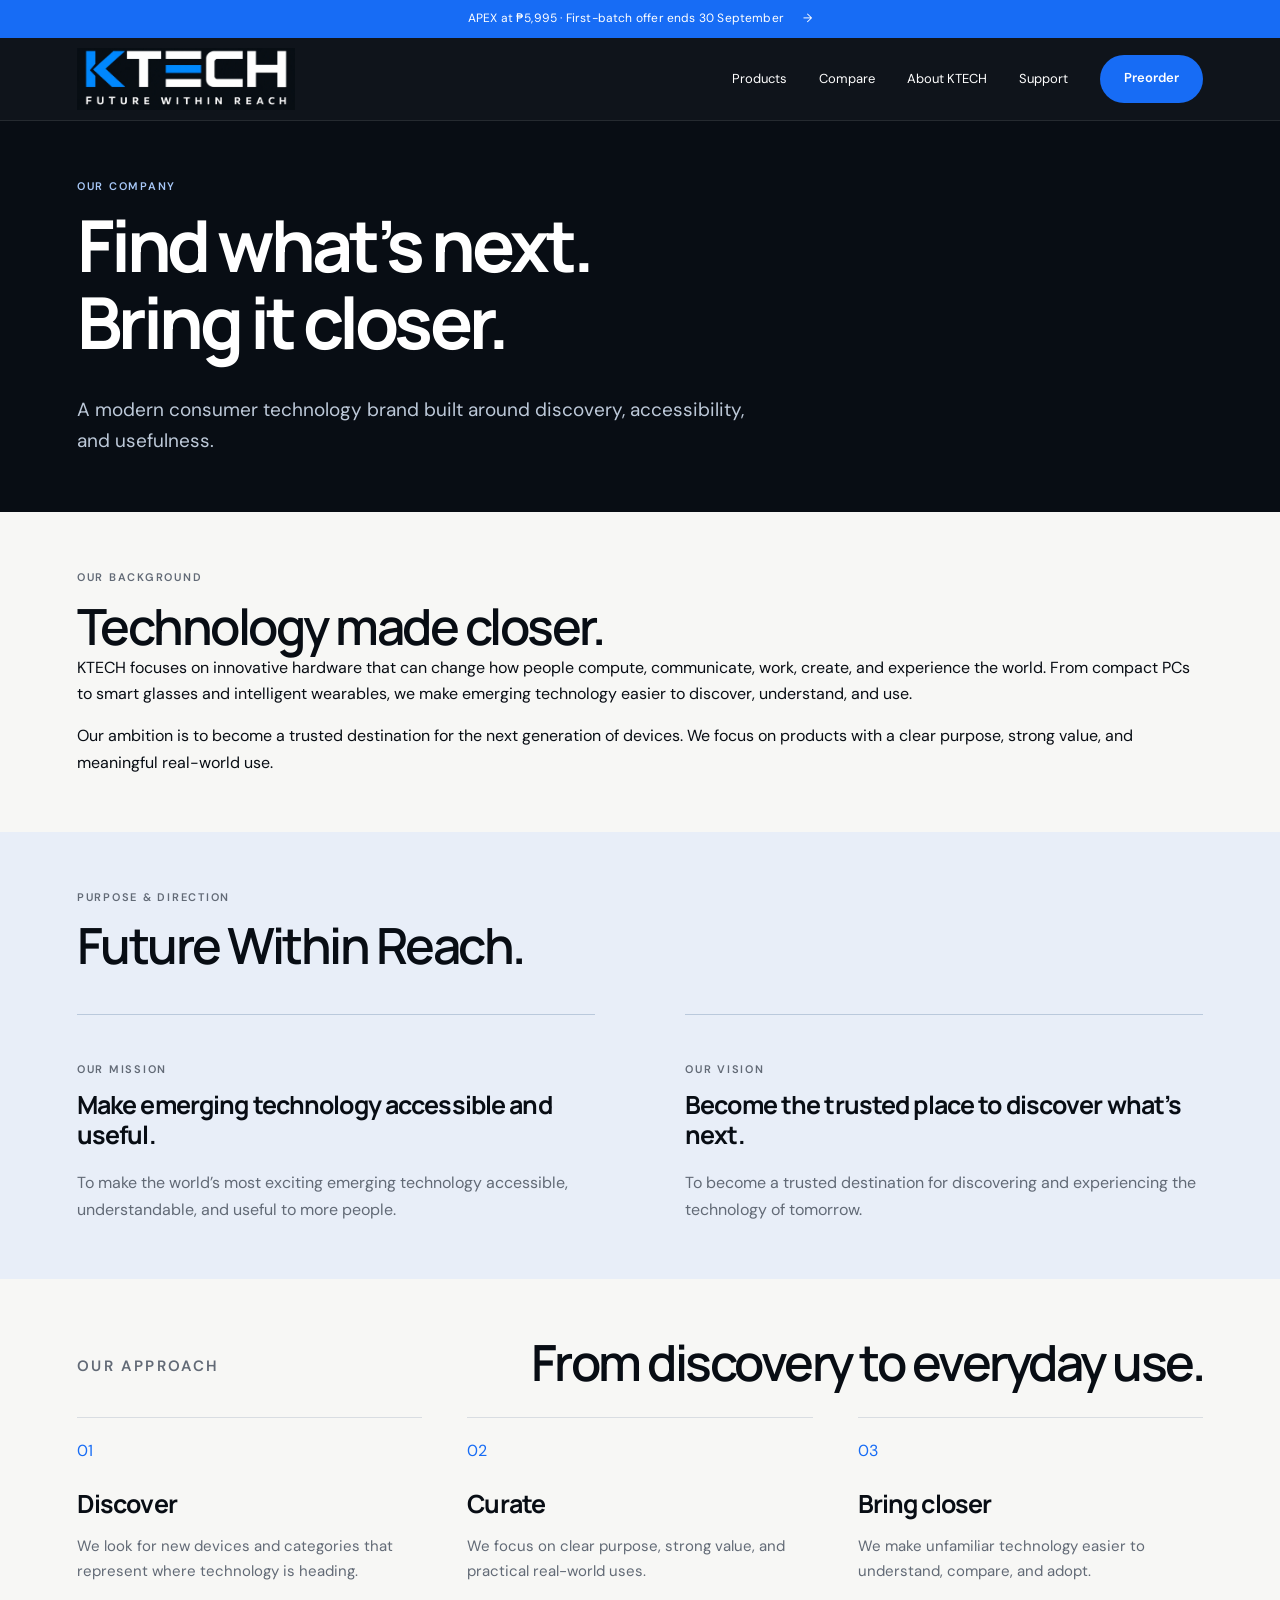
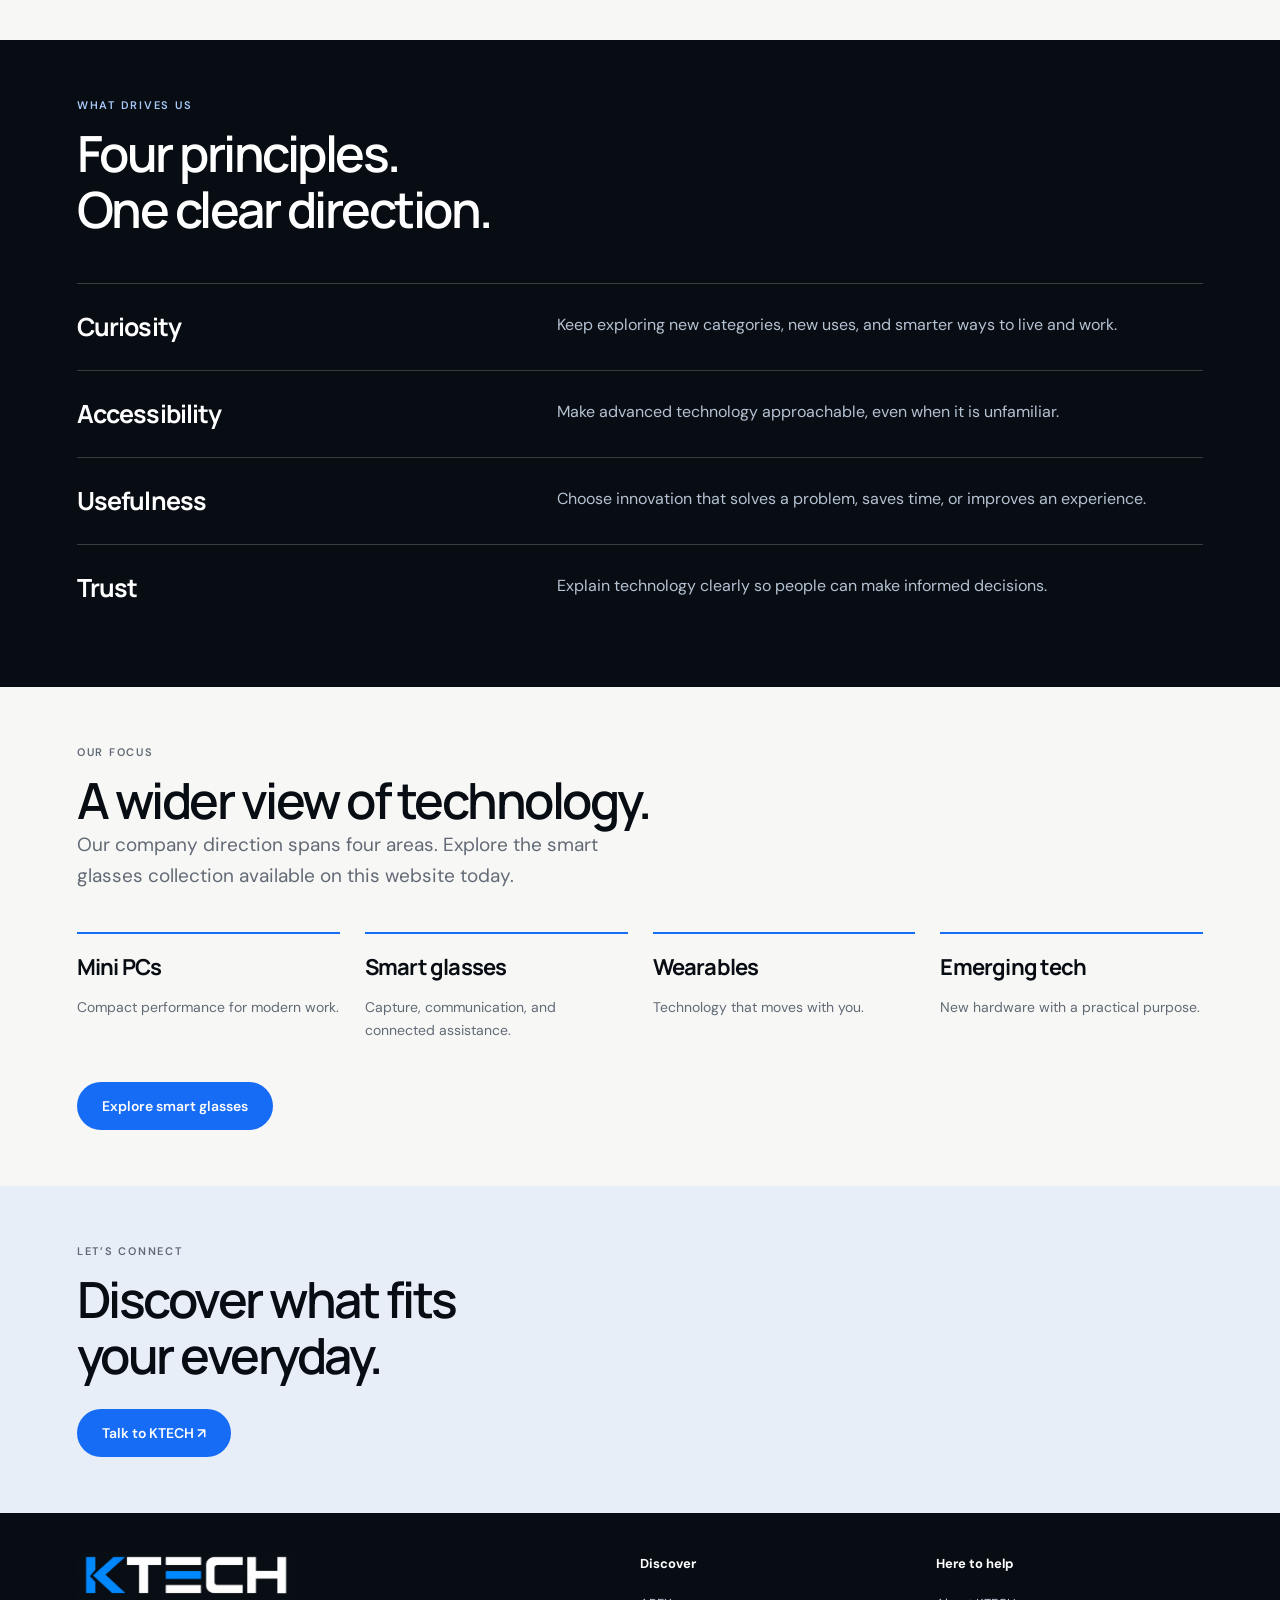
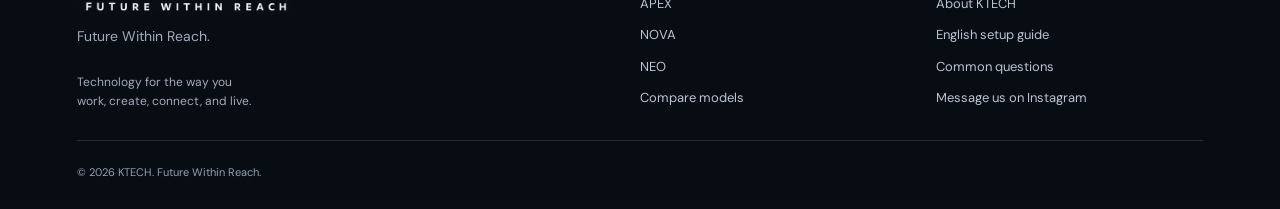
==== commit 15edbcb9: "Add compact KTECH logo and richer, denser product information" ====
--- a/about.html
+++ b/about.html
@@ -1 +1 @@
-<!doctype html><html lang="en"><head><meta charset="utf-8"><meta name="viewport" content="width=device-width,initial-scale=1"><title>Our Company | KTECH</title><meta name="description" content="Discover KTECH: our company, mission, vision and approach to making emerging technology accessible and useful."><link rel="stylesheet" href="style.css?v=20260913-logo"><script src="experience.js?v=20260913-2" defer></script></head><body><a class="skip" href="#main">Skip to content</a><div class="offer"><a href="index.html#preorder">APEX at ₱5,995 · First-batch offer ends 30 September <span aria-hidden="true">→</span></a></div><header><a class="logo" href="index.html" aria-label="KTECH home"><img src="assets/ktech-brand-logo.webp" alt="KTECH — Future Within Reach" width="1672" height="941"></a><button class="menu-toggle" aria-controls="main-nav" aria-expanded="false">Menu</button><nav id="main-nav" aria-label="Main navigation"><a href="index.html#models">Products</a><a href="compare.html">Compare</a><a href="about.html">About KTECH</a><a href="guide.html">Support</a><a class="button nav-contact" href="index.html#preorder">Preorder</a></nav></header><main id="main"><section class="about-hero"><p class="eyebrow">OUR COMPANY</p><h1>Find what’s next.<br>Bring it closer.</h1><p class="intro">A modern consumer technology brand built around discovery, accessibility, and usefulness.</p></section><section class="company-intro"><p class="eyebrow">OUR BACKGROUND</p><div><h2>Technology made closer.</h2><p>KTECH focuses on innovative hardware that can change how people compute, communicate, work, create, and experience the world. From compact PCs to smart glasses and intelligent wearables, we make emerging technology easier to discover, understand, and use.</p><p>Our ambition is to become a trusted destination for the next generation of devices. We focus on products with a clear purpose, strong value, and meaningful real-world use.</p></div></section><section id="direction" class="direction"><p class="eyebrow">PURPOSE & DIRECTION</p><h2>Future Within Reach.</h2><div class="about-grid"><article><p class="eyebrow">OUR MISSION</p><h3>Make emerging technology accessible and useful.</h3><p>To make the world’s most exciting emerging technology accessible, understandable, and useful to more people.</p></article><article><p class="eyebrow">OUR VISION</p><h3>Become the trusted place to discover what’s next.</h3><p>To become a trusted destination for discovering and experiencing the technology of tomorrow.</p></article></div></section><section><div class="heading"><p class="eyebrow">OUR APPROACH</p><h2>From discovery to everyday use.</h2></div><div class="three process"><article><span>01</span><h3>Discover</h3><p>We look for new devices and categories that represent where technology is heading.</p></article><article><span>02</span><h3>Curate</h3><p>We focus on clear purpose, strong value, and practical real-world uses.</p></article><article><span>03</span><h3>Bring closer</h3><p>We make unfamiliar technology easier to understand, compare, and adopt.</p></article></div></section><section class="principles"><p class="eyebrow">WHAT DRIVES US</p><h2>Four principles.<br>One clear direction.</h2><article><h3>Curiosity</h3><p>Keep exploring new categories, new uses, and smarter ways to live and work.</p></article><article><h3>Accessibility</h3><p>Make advanced technology approachable, even when it is unfamiliar.</p></article><article><h3>Usefulness</h3><p>Choose innovation that solves a problem, saves time, or improves an experience.</p></article><article><h3>Trust</h3><p>Explain technology clearly so people can make informed decisions.</p></article></section><section><p class="eyebrow">OUR FOCUS</p><h2>A wider view of technology.</h2><p class="intro">Our company direction spans four areas. Explore the smart glasses collection available on this website today.</p><div class="focus-grid"><article><h3>Mini PCs</h3><p>Compact performance for modern work.</p></article><article><h3>Smart glasses</h3><p>Capture, communication, and connected assistance.</p></article><article><h3>Wearables</h3><p>Technology that moves with you.</p></article><article><h3>Emerging tech</h3><p>New hardware with a practical purpose.</p></article></div><a class="button" href="index.html#models">Explore smart glasses</a></section><section class="purpose-band"><p class="eyebrow">LET’S CONNECT</p><h2>Discover what fits<br>your everyday.</h2><a class="button" href="https://www.instagram.com/ktech_electronics/">Talk to KTECH ↗</a></section></main><footer class="business-footer"><div><a class="logo" href="index.html"><img src="assets/ktech-brand-logo.webp" alt="KTECH — Future Within Reach" width="1672" height="941"></a><p>Future Within Reach.</p><p class="footer-intro">Technology for the way you<br>work, create, connect, and live.</p></div><div><b>Discover</b><a href="apex.html">APEX</a><a href="nova.html">NOVA</a><a href="neo.html">NEO</a><a href="compare.html">Compare models</a></div><div><b>Here to help</b><a href="about.html">About KTECH</a><a href="guide.html">English setup guide</a><a href="index.html#faq">Common questions</a><a href="https://www.instagram.com/ktech_electronics/">Message us on Instagram</a></div><small>© 2026 KTECH. Future Within Reach.</small></footer><div class="mobile-buy"><div><strong>APEX</strong><span>₱5,995 · first-batch offer</span></div><a class="button" href="index.html#preorder">Preorder</a></div></body></html>+<!doctype html><html lang="en"><head><meta charset="utf-8"><meta name="viewport" content="width=device-width,initial-scale=1"><title>Our Company | KTECH</title><meta name="description" content="Discover KTECH: our company, mission, vision and approach to making emerging technology accessible and useful."><link rel="stylesheet" href="style.css?v=20260913-dense"><script src="experience.js?v=20260913-2" defer></script></head><body><a class="skip" href="#main">Skip to content</a><div class="offer"><a href="index.html#preorder">APEX at ₱5,995 · First-batch offer ends 30 September <span aria-hidden="true">→</span></a></div><header><a class="logo" href="index.html" aria-label="KTECH home"><img src="assets/ktech-header-logo.webp" alt="KTECH — Future Within Reach" width="1672" height="941"></a><button class="menu-toggle" aria-controls="main-nav" aria-expanded="false">Menu</button><nav id="main-nav" aria-label="Main navigation"><a href="index.html#models">Products</a><a href="compare.html">Compare</a><a href="about.html">About KTECH</a><a href="guide.html">Support</a><a class="button nav-contact" href="index.html#preorder">Preorder</a></nav></header><main id="main"><section class="about-hero"><p class="eyebrow">OUR COMPANY</p><h1>Find what’s next.<br>Bring it closer.</h1><p class="intro">A modern consumer technology brand built around discovery, accessibility, and usefulness.</p></section><section class="company-intro"><p class="eyebrow">OUR BACKGROUND</p><div><h2>Technology made closer.</h2><p>KTECH focuses on innovative hardware that can change how people compute, communicate, work, create, and experience the world. From compact PCs to smart glasses and intelligent wearables, we make emerging technology easier to discover, understand, and use.</p><p>Our ambition is to become a trusted destination for the next generation of devices. We focus on products with a clear purpose, strong value, and meaningful real-world use.</p></div></section><section id="direction" class="direction"><p class="eyebrow">PURPOSE & DIRECTION</p><h2>Future Within Reach.</h2><div class="about-grid"><article><p class="eyebrow">OUR MISSION</p><h3>Make emerging technology accessible and useful.</h3><p>To make the world’s most exciting emerging technology accessible, understandable, and useful to more people.</p></article><article><p class="eyebrow">OUR VISION</p><h3>Become the trusted place to discover what’s next.</h3><p>To become a trusted destination for discovering and experiencing the technology of tomorrow.</p></article></div></section><section><div class="heading"><p class="eyebrow">OUR APPROACH</p><h2>From discovery to everyday use.</h2></div><div class="three process"><article><span>01</span><h3>Discover</h3><p>We look for new devices and categories that represent where technology is heading.</p></article><article><span>02</span><h3>Curate</h3><p>We focus on clear purpose, strong value, and practical real-world uses.</p></article><article><span>03</span><h3>Bring closer</h3><p>We make unfamiliar technology easier to understand, compare, and adopt.</p></article></div></section><section class="principles"><p class="eyebrow">WHAT DRIVES US</p><h2>Four principles.<br>One clear direction.</h2><article><h3>Curiosity</h3><p>Keep exploring new categories, new uses, and smarter ways to live and work.</p></article><article><h3>Accessibility</h3><p>Make advanced technology approachable, even when it is unfamiliar.</p></article><article><h3>Usefulness</h3><p>Choose innovation that solves a problem, saves time, or improves an experience.</p></article><article><h3>Trust</h3><p>Explain technology clearly so people can make informed decisions.</p></article></section><section><p class="eyebrow">OUR FOCUS</p><h2>A wider view of technology.</h2><p class="intro">Our company direction spans four areas. Explore the smart glasses collection available on this website today.</p><div class="focus-grid"><article><h3>Mini PCs</h3><p>Compact performance for modern work.</p></article><article><h3>Smart glasses</h3><p>Capture, communication, and connected assistance.</p></article><article><h3>Wearables</h3><p>Technology that moves with you.</p></article><article><h3>Emerging tech</h3><p>New hardware with a practical purpose.</p></article></div><a class="button" href="index.html#models">Explore smart glasses</a></section><section class="purpose-band"><p class="eyebrow">LET’S CONNECT</p><h2>Discover what fits<br>your everyday.</h2><a class="button" href="https://www.instagram.com/ktech_electronics/">Talk to KTECH ↗</a></section></main><footer class="business-footer"><div><a class="logo" href="index.html"><img src="assets/ktech-header-logo.webp" alt="KTECH — Future Within Reach" width="1672" height="941"></a><p>Future Within Reach.</p><p class="footer-intro">Technology for the way you<br>work, create, connect, and live.</p></div><div><b>Discover</b><a href="apex.html">APEX</a><a href="nova.html">NOVA</a><a href="neo.html">NEO</a><a href="compare.html">Compare models</a></div><div><b>Here to help</b><a href="about.html">About KTECH</a><a href="guide.html">English setup guide</a><a href="index.html#faq">Common questions</a><a href="https://www.instagram.com/ktech_electronics/">Message us on Instagram</a></div><small>© 2026 KTECH. Future Within Reach.</small></footer><div class="mobile-buy"><div><strong>APEX</strong><span>₱5,995 · first-batch offer</span></div><a class="button" href="index.html#preorder">Preorder</a></div></body></html>
--- a/style.css
+++ b/style.css
@@ -13,3 +13,19 @@
 header{padding-top:12px;padding-bottom:12px}
 .business-footer .logo{width:260px;height:84px}
 @media(max-width:760px){.logo{width:190px;height:62px}header{padding-top:10px;padding-bottom:10px}.business-footer .logo{width:240px;height:78px}}
+
+/* Denser information layout and compact website identity. */
+main>section{padding-top:56px;padding-bottom:56px}
+.heading{margin-bottom:26px}.eyebrow{margin-bottom:12px}
+.experience-hero{padding-top:30px;padding-bottom:0}.hero-copy{padding-bottom:20px}.hero-product figcaption{margin-top:5px}
+.hero-foot{padding:14px 0}.hero-actions{margin-top:24px}.capability-strip{padding-top:17px;padding-bottom:17px}
+.hero-order-summary{grid-column:1/-1;display:grid;grid-template-columns:1fr 1fr 1fr auto;gap:24px;align-items:center;padding:22px 0;border-top:1px solid #ffffff25;margin-top:20px}
+.hero-order-summary span{display:block;font-size:11px;color:#a5b5ca}.hero-order-summary strong{font-size:19px;font-weight:500}.hero-order-summary s{font-size:13px;color:#8292a8;margin-left:8px}
+.visual-features{padding-top:0;padding-bottom:35px}.lifestyle{padding-top:20px}.feature-photo{min-height:430px}.voice-feature{padding:30px}
+.spec-ribbon{display:grid;grid-template-columns:repeat(4,1fr);border-top:1px solid var(--line);border-bottom:1px solid var(--line);margin-top:25px;padding:18px 0;gap:20px}.spec-ribbon b{font-size:20px;display:block}.spec-ribbon span{font-size:12px;color:var(--muted)}
+.life-panel>img{height:350px}.life-caption{padding:30px}.models{gap:20px}.model .photo img{max-height:350px}.model{padding:16px}.model ul{margin-top:15px}.model li{padding:8px 0}.photo{margin-bottom:16px}
+.quick-compare{margin-top:28px;border-top:1px solid #bfc8d4;padding-top:22px}.quick-compare>div:first-child{display:flex;justify-content:space-between;align-items:center;gap:20px}.quick-compare h3{font-size:23px}.quick-compare table{margin:10px 0;min-width:570px}.quick-compare th,.quick-compare td{padding:12px;font-size:13px}.quick-compare td:nth-child(2){background:#dce8fa}.quick-compare thead{background:#101b2a;color:white}
+.package-section{display:grid;grid-template-columns:1fr 1fr;gap:6%;align-items:center;background:#fff}.package-visual img{width:100%;height:auto;max-height:580px;object-fit:contain}.package-section h2{margin-bottom:18px}.package-section>div>p:not(.eyebrow){font-size:15px;color:var(--muted)}.package-list{margin:20px 0}.package-list>div{border-top:1px solid var(--line);padding:11px 0}.package-list dt{font-size:14px;font-weight:600}.package-list dd{margin:3px 0 0;font-size:13px;color:var(--muted)}.package-section .note{font-size:11px!important;margin:12px 0 20px}.package-section .link{margin-left:20px}
+.company-story{gap:6%}.story-principles article{padding:20px 0}.setup-band{gap:7%}.faq-section{gap:6%}.business-footer{padding-top:40px;gap:28px}
+.logo,.business-footer .logo{width:218px;height:62px;background:var(--ink);border-radius:0}.logo img{object-fit:cover;width:100%;height:100%;object-position:center}header{padding-top:10px;padding-bottom:10px}
+@media(max-width:760px){main>section{padding-top:35px;padding-bottom:35px}.experience-hero{padding-top:28px;padding-bottom:0}.hero-product{margin-top:0}.hero-product img{max-height:260px}.hero-order-summary{grid-template-columns:1fr 1fr;gap:14px;padding:16px 0;margin-top:0}.hero-order-summary strong{font-size:16px}.hero-order-summary span{font-size:10px}.hero-order-summary .button{font-size:11px;padding:12px}.hero-foot{padding:12px 0}.spec-ribbon{grid-template-columns:1fr 1fr;gap:15px}.spec-ribbon b{font-size:18px}.feature-panel{min-height:0}.explorer-layout{gap:20px}.feature-photo{min-height:330px}.visual-features{padding-top:0;padding-bottom:25px}.lifestyle{padding-top:10px}.life-panel>img{height:235px}.life-caption{min-height:0;padding:25px}.models{gap:20px}.model .photo img{max-height:330px}.quick-compare>div:first-child{align-items:start;flex-direction:column;gap:0}.package-section{grid-template-columns:1fr;gap:25px}.package-visual img{max-height:430px}.package-section .link{margin-left:0;display:flex}.company-story,.setup-band,.faq-section{gap:25px}.logo,.business-footer .logo{width:184px;height:53px}.business-footer{padding-top:30px}.reservation{padding:22px}}
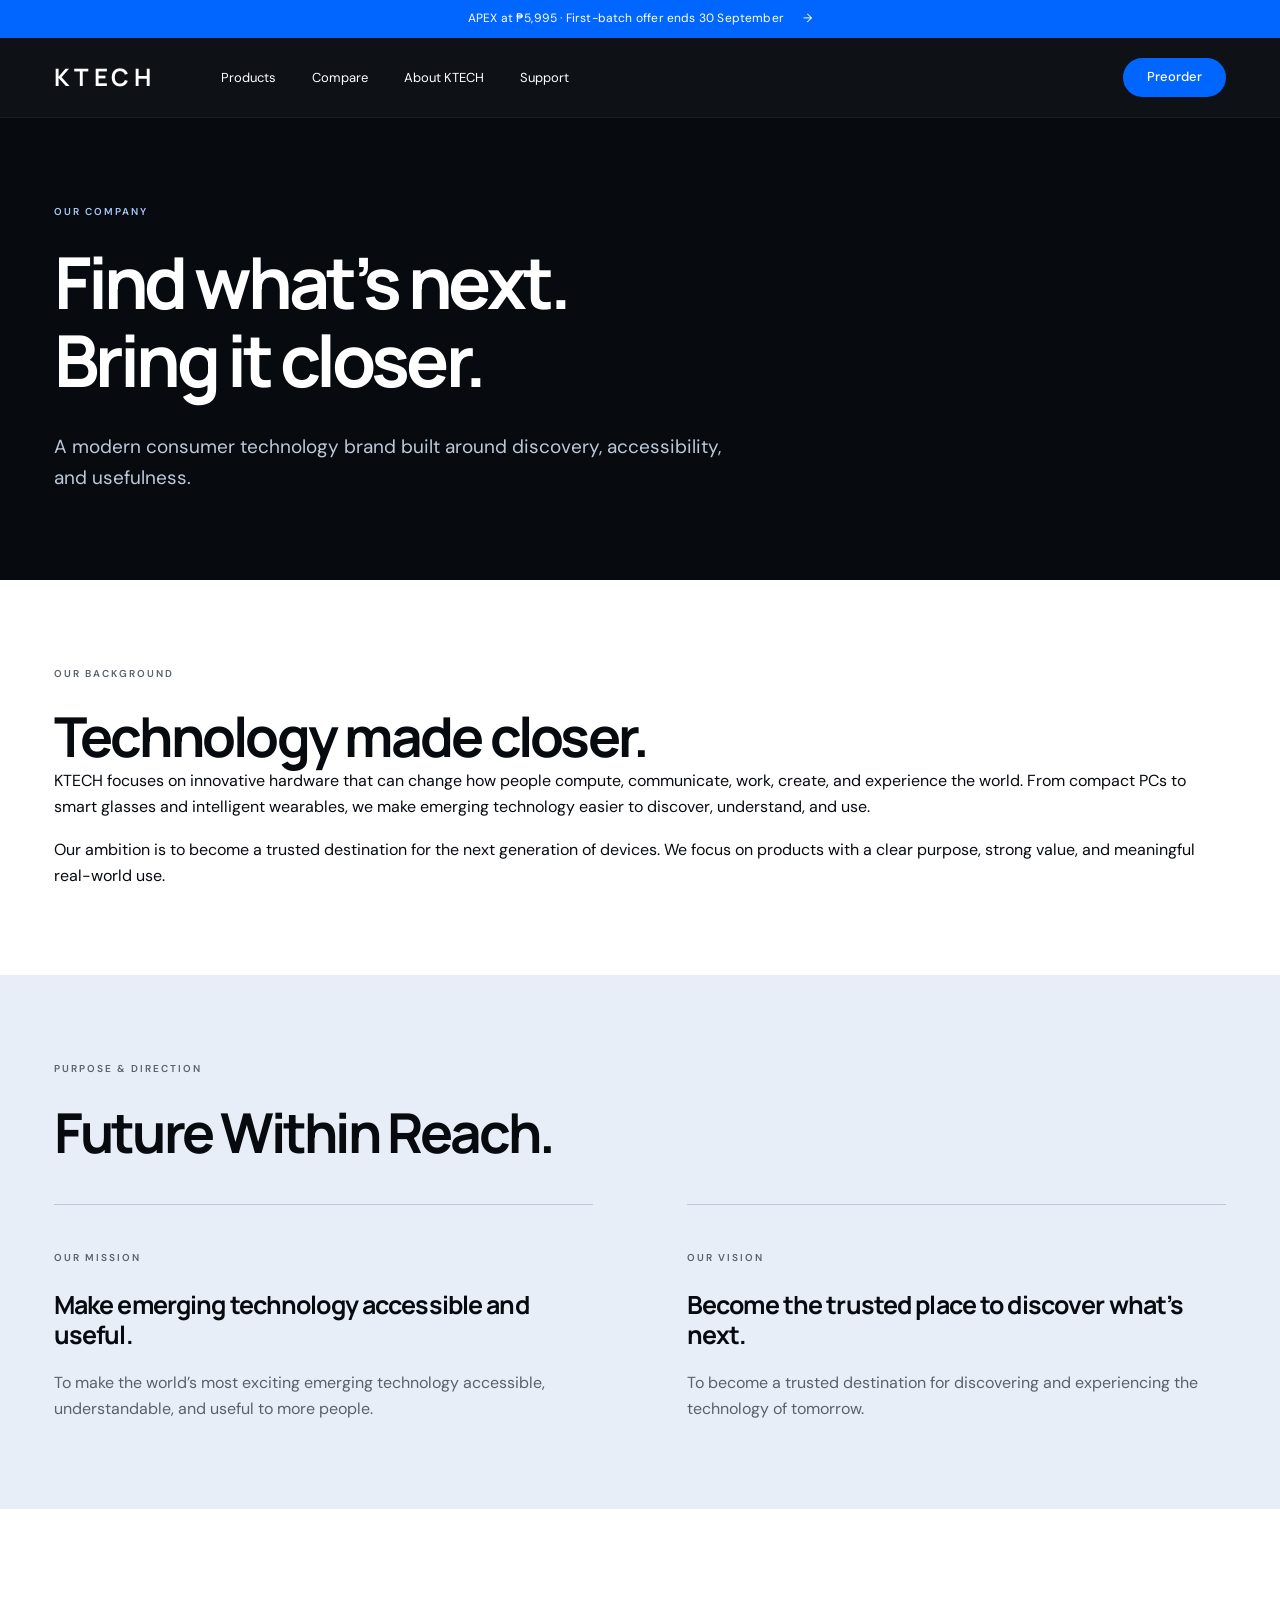
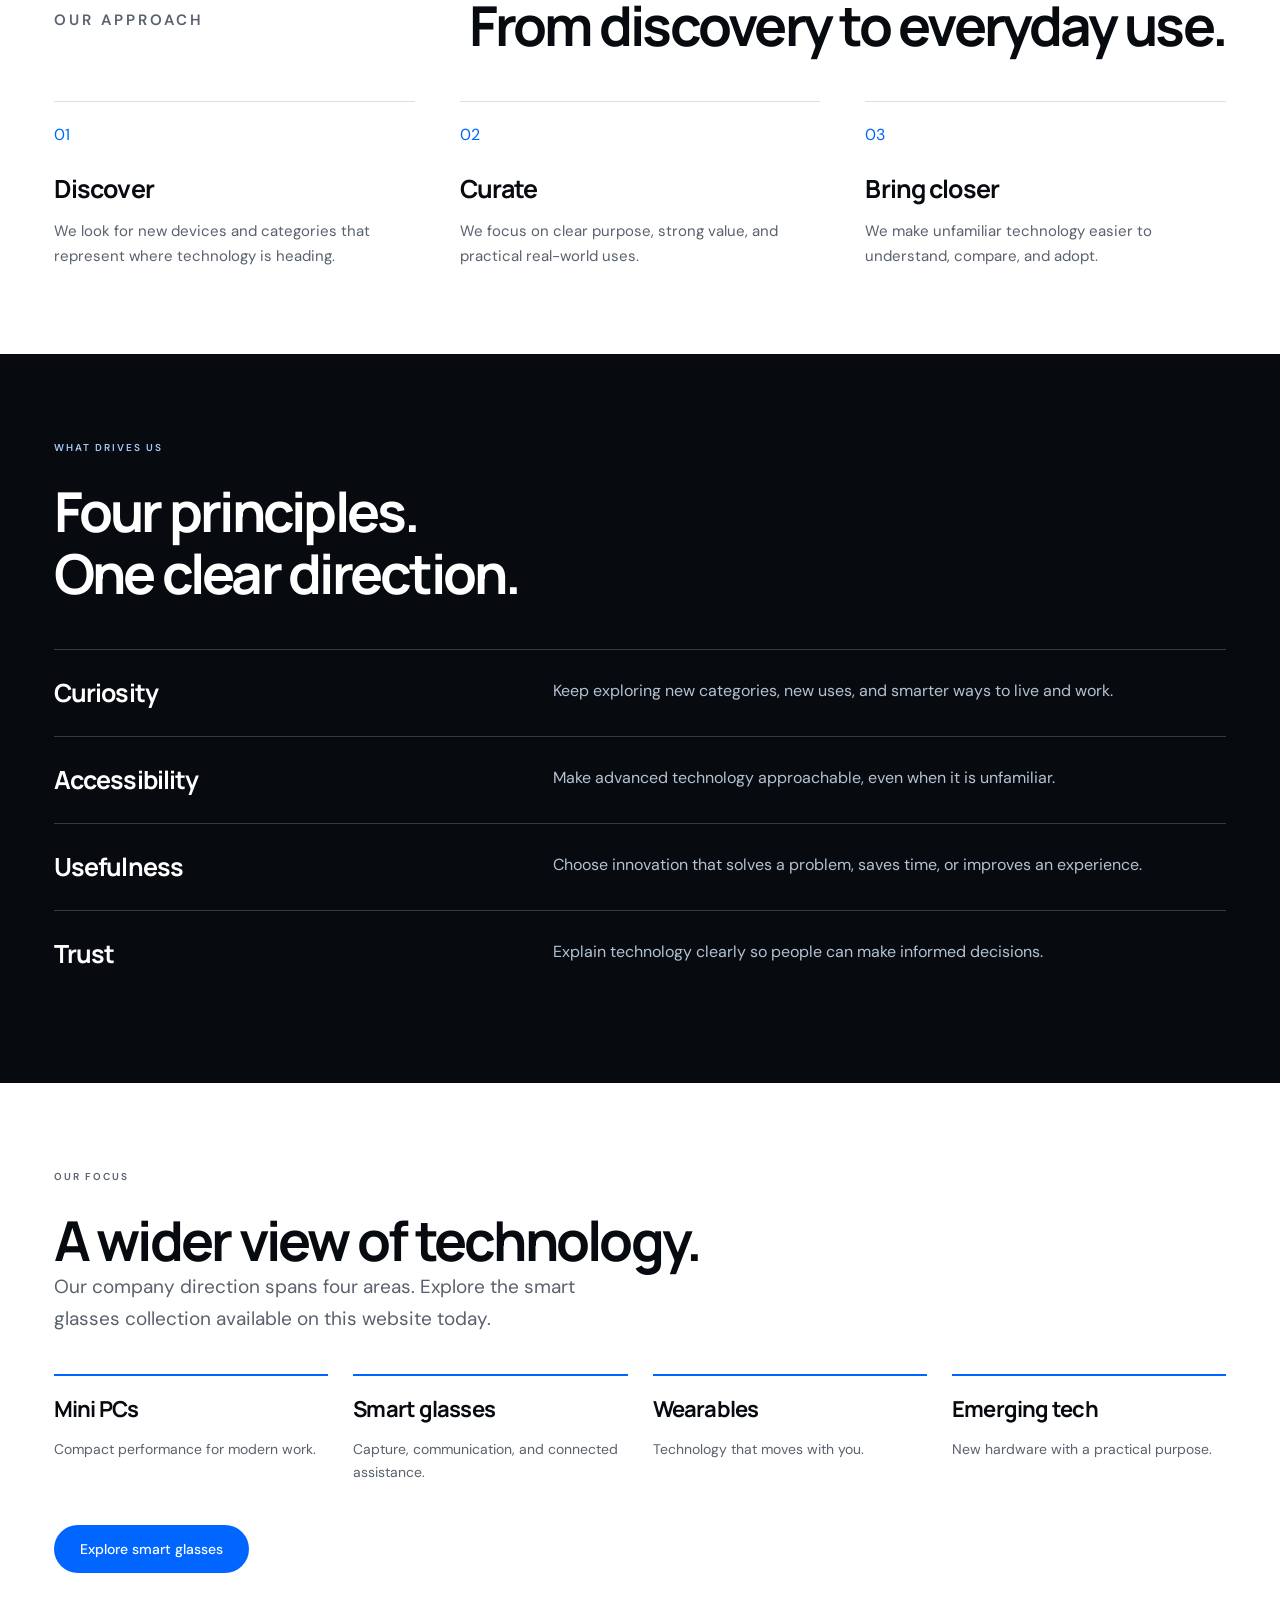
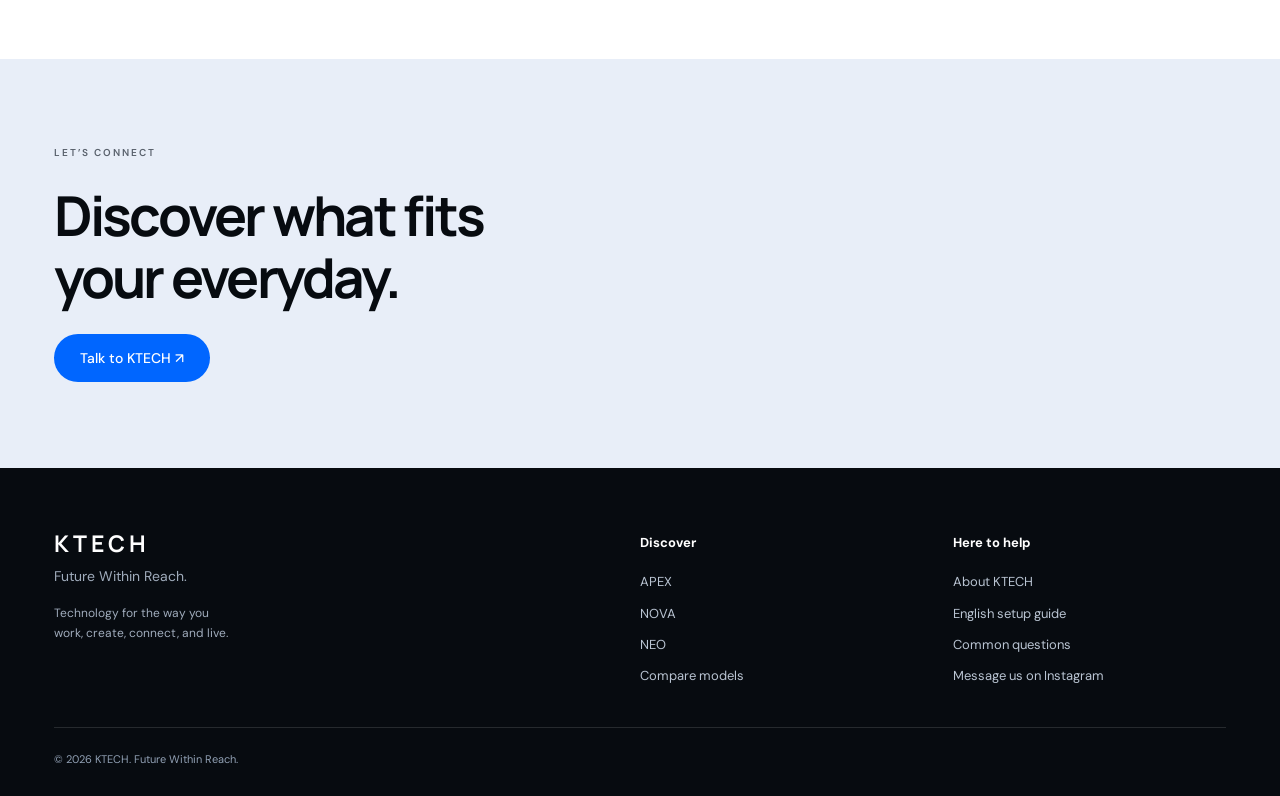
==== commit 8bfe5a6d: "Publish premium KTECH redesign with supplied unbranded APEX imagery" ====
--- a/about.html
+++ b/about.html
@@ -1 +1 @@
-<!doctype html><html lang="en"><head><meta charset="utf-8"><meta name="viewport" content="width=device-width,initial-scale=1"><title>Our Company | KTECH</title><meta name="description" content="Discover KTECH: our company, mission, vision and approach to making emerging technology accessible and useful."><link rel="stylesheet" href="style.css?v=20260913-dense"><script src="experience.js?v=20260913-2" defer></script></head><body><a class="skip" href="#main">Skip to content</a><div class="offer"><a href="index.html#preorder">APEX at ₱5,995 · First-batch offer ends 30 September <span aria-hidden="true">→</span></a></div><header><a class="logo" href="index.html" aria-label="KTECH home"><img src="assets/ktech-header-logo.webp" alt="KTECH — Future Within Reach" width="1672" height="941"></a><button class="menu-toggle" aria-controls="main-nav" aria-expanded="false">Menu</button><nav id="main-nav" aria-label="Main navigation"><a href="index.html#models">Products</a><a href="compare.html">Compare</a><a href="about.html">About KTECH</a><a href="guide.html">Support</a><a class="button nav-contact" href="index.html#preorder">Preorder</a></nav></header><main id="main"><section class="about-hero"><p class="eyebrow">OUR COMPANY</p><h1>Find what’s next.<br>Bring it closer.</h1><p class="intro">A modern consumer technology brand built around discovery, accessibility, and usefulness.</p></section><section class="company-intro"><p class="eyebrow">OUR BACKGROUND</p><div><h2>Technology made closer.</h2><p>KTECH focuses on innovative hardware that can change how people compute, communicate, work, create, and experience the world. From compact PCs to smart glasses and intelligent wearables, we make emerging technology easier to discover, understand, and use.</p><p>Our ambition is to become a trusted destination for the next generation of devices. We focus on products with a clear purpose, strong value, and meaningful real-world use.</p></div></section><section id="direction" class="direction"><p class="eyebrow">PURPOSE & DIRECTION</p><h2>Future Within Reach.</h2><div class="about-grid"><article><p class="eyebrow">OUR MISSION</p><h3>Make emerging technology accessible and useful.</h3><p>To make the world’s most exciting emerging technology accessible, understandable, and useful to more people.</p></article><article><p class="eyebrow">OUR VISION</p><h3>Become the trusted place to discover what’s next.</h3><p>To become a trusted destination for discovering and experiencing the technology of tomorrow.</p></article></div></section><section><div class="heading"><p class="eyebrow">OUR APPROACH</p><h2>From discovery to everyday use.</h2></div><div class="three process"><article><span>01</span><h3>Discover</h3><p>We look for new devices and categories that represent where technology is heading.</p></article><article><span>02</span><h3>Curate</h3><p>We focus on clear purpose, strong value, and practical real-world uses.</p></article><article><span>03</span><h3>Bring closer</h3><p>We make unfamiliar technology easier to understand, compare, and adopt.</p></article></div></section><section class="principles"><p class="eyebrow">WHAT DRIVES US</p><h2>Four principles.<br>One clear direction.</h2><article><h3>Curiosity</h3><p>Keep exploring new categories, new uses, and smarter ways to live and work.</p></article><article><h3>Accessibility</h3><p>Make advanced technology approachable, even when it is unfamiliar.</p></article><article><h3>Usefulness</h3><p>Choose innovation that solves a problem, saves time, or improves an experience.</p></article><article><h3>Trust</h3><p>Explain technology clearly so people can make informed decisions.</p></article></section><section><p class="eyebrow">OUR FOCUS</p><h2>A wider view of technology.</h2><p class="intro">Our company direction spans four areas. Explore the smart glasses collection available on this website today.</p><div class="focus-grid"><article><h3>Mini PCs</h3><p>Compact performance for modern work.</p></article><article><h3>Smart glasses</h3><p>Capture, communication, and connected assistance.</p></article><article><h3>Wearables</h3><p>Technology that moves with you.</p></article><article><h3>Emerging tech</h3><p>New hardware with a practical purpose.</p></article></div><a class="button" href="index.html#models">Explore smart glasses</a></section><section class="purpose-band"><p class="eyebrow">LET’S CONNECT</p><h2>Discover what fits<br>your everyday.</h2><a class="button" href="https://www.instagram.com/ktech_electronics/">Talk to KTECH ↗</a></section></main><footer class="business-footer"><div><a class="logo" href="index.html"><img src="assets/ktech-header-logo.webp" alt="KTECH — Future Within Reach" width="1672" height="941"></a><p>Future Within Reach.</p><p class="footer-intro">Technology for the way you<br>work, create, connect, and live.</p></div><div><b>Discover</b><a href="apex.html">APEX</a><a href="nova.html">NOVA</a><a href="neo.html">NEO</a><a href="compare.html">Compare models</a></div><div><b>Here to help</b><a href="about.html">About KTECH</a><a href="guide.html">English setup guide</a><a href="index.html#faq">Common questions</a><a href="https://www.instagram.com/ktech_electronics/">Message us on Instagram</a></div><small>© 2026 KTECH. Future Within Reach.</small></footer><div class="mobile-buy"><div><strong>APEX</strong><span>₱5,995 · first-batch offer</span></div><a class="button" href="index.html#preorder">Preorder</a></div></body></html>+<!doctype html><html lang="en"><head><meta charset="utf-8"><meta name="viewport" content="width=device-width,initial-scale=1"><title>Our Company | KTECH</title><meta name="description" content="Discover KTECH: our company, mission, vision and approach to making emerging technology accessible and useful."><link rel="stylesheet" href="style.css?v=20260913-premium"><script src="experience.js?v=20260913-premium" defer></script></head><body><a class="skip" href="#main">Skip to content</a><div class="offer"><a href="index.html#preorder">APEX at ₱5,995 · First-batch offer ends 30 September <span aria-hidden="true">→</span></a></div><header><a class="logo" href="index.html" aria-label="KTECH home">KTECH</a><button class="menu-toggle" aria-controls="main-nav" aria-expanded="false">Menu</button><nav id="main-nav" aria-label="Main navigation"><a href="index.html#models">Products</a><a href="compare.html">Compare</a><a href="about.html">About KTECH</a><a href="guide.html">Support</a><a class="button nav-contact" href="index.html#preorder">Preorder</a></nav></header><main id="main"><section class="about-hero"><p class="eyebrow">OUR COMPANY</p><h1>Find what’s next.<br>Bring it closer.</h1><p class="intro">A modern consumer technology brand built around discovery, accessibility, and usefulness.</p></section><section class="company-intro"><p class="eyebrow">OUR BACKGROUND</p><div><h2>Technology made closer.</h2><p>KTECH focuses on innovative hardware that can change how people compute, communicate, work, create, and experience the world. From compact PCs to smart glasses and intelligent wearables, we make emerging technology easier to discover, understand, and use.</p><p>Our ambition is to become a trusted destination for the next generation of devices. We focus on products with a clear purpose, strong value, and meaningful real-world use.</p></div></section><section id="direction" class="direction"><p class="eyebrow">PURPOSE & DIRECTION</p><h2>Future Within Reach.</h2><div class="about-grid"><article><p class="eyebrow">OUR MISSION</p><h3>Make emerging technology accessible and useful.</h3><p>To make the world’s most exciting emerging technology accessible, understandable, and useful to more people.</p></article><article><p class="eyebrow">OUR VISION</p><h3>Become the trusted place to discover what’s next.</h3><p>To become a trusted destination for discovering and experiencing the technology of tomorrow.</p></article></div></section><section><div class="heading"><p class="eyebrow">OUR APPROACH</p><h2>From discovery to everyday use.</h2></div><div class="three process"><article><span>01</span><h3>Discover</h3><p>We look for new devices and categories that represent where technology is heading.</p></article><article><span>02</span><h3>Curate</h3><p>We focus on clear purpose, strong value, and practical real-world uses.</p></article><article><span>03</span><h3>Bring closer</h3><p>We make unfamiliar technology easier to understand, compare, and adopt.</p></article></div></section><section class="principles"><p class="eyebrow">WHAT DRIVES US</p><h2>Four principles.<br>One clear direction.</h2><article><h3>Curiosity</h3><p>Keep exploring new categories, new uses, and smarter ways to live and work.</p></article><article><h3>Accessibility</h3><p>Make advanced technology approachable, even when it is unfamiliar.</p></article><article><h3>Usefulness</h3><p>Choose innovation that solves a problem, saves time, or improves an experience.</p></article><article><h3>Trust</h3><p>Explain technology clearly so people can make informed decisions.</p></article></section><section><p class="eyebrow">OUR FOCUS</p><h2>A wider view of technology.</h2><p class="intro">Our company direction spans four areas. Explore the smart glasses collection available on this website today.</p><div class="focus-grid"><article><h3>Mini PCs</h3><p>Compact performance for modern work.</p></article><article><h3>Smart glasses</h3><p>Capture, communication, and connected assistance.</p></article><article><h3>Wearables</h3><p>Technology that moves with you.</p></article><article><h3>Emerging tech</h3><p>New hardware with a practical purpose.</p></article></div><a class="button" href="index.html#models">Explore smart glasses</a></section><section class="purpose-band"><p class="eyebrow">LET’S CONNECT</p><h2>Discover what fits<br>your everyday.</h2><a class="button" href="https://www.instagram.com/ktech_electronics/">Talk to KTECH ↗</a></section></main><footer class="business-footer"><div><a class="logo" href="index.html">KTECH</a><p>Future Within Reach.</p><p class="footer-intro">Technology for the way you<br>work, create, connect, and live.</p></div><div><b>Discover</b><a href="apex.html">APEX</a><a href="nova.html">NOVA</a><a href="neo.html">NEO</a><a href="compare.html">Compare models</a></div><div><b>Here to help</b><a href="about.html">About KTECH</a><a href="guide.html">English setup guide</a><a href="index.html#faq">Common questions</a><a href="https://www.instagram.com/ktech_electronics/">Message us on Instagram</a></div><small>© 2026 KTECH. Future Within Reach.</small></footer><div class="mobile-buy"><div><strong>APEX</strong><span>₱5,995 · first-batch offer</span></div><a class="button" href="index.html#preorder">Preorder</a></div></body></html>
--- a/style.css
+++ b/style.css
@@ -29,3 +29,30 @@
 .company-story{gap:6%}.story-principles article{padding:20px 0}.setup-band{gap:7%}.faq-section{gap:6%}.business-footer{padding-top:40px;gap:28px}
 .logo,.business-footer .logo{width:218px;height:62px;background:var(--ink);border-radius:0}.logo img{object-fit:cover;width:100%;height:100%;object-position:center}header{padding-top:10px;padding-bottom:10px}
 @media(max-width:760px){main>section{padding-top:35px;padding-bottom:35px}.experience-hero{padding-top:28px;padding-bottom:0}.hero-product{margin-top:0}.hero-product img{max-height:260px}.hero-order-summary{grid-template-columns:1fr 1fr;gap:14px;padding:16px 0;margin-top:0}.hero-order-summary strong{font-size:16px}.hero-order-summary span{font-size:10px}.hero-order-summary .button{font-size:11px;padding:12px}.hero-foot{padding:12px 0}.spec-ribbon{grid-template-columns:1fr 1fr;gap:15px}.spec-ribbon b{font-size:18px}.feature-panel{min-height:0}.explorer-layout{gap:20px}.feature-photo{min-height:330px}.visual-features{padding-top:0;padding-bottom:25px}.lifestyle{padding-top:10px}.life-panel>img{height:235px}.life-caption{min-height:0;padding:25px}.models{gap:20px}.model .photo img{max-height:330px}.quick-compare>div:first-child{align-items:start;flex-direction:column;gap:0}.package-section{grid-template-columns:1fr;gap:25px}.package-visual img{max-height:430px}.package-section .link{margin-left:0;display:flex}.company-story,.setup-band,.faq-section{gap:25px}.logo,.business-footer .logo{width:184px;height:53px}.business-footer{padding-top:30px}.reservation{padding:22px}}
+
+/* Premium editorial system: source-led photography, quiet chrome, clear choices. */
+:root{--ink:#070b10;--paper:#fff;--blue:#0066ff;--muted:#59616c;--line:#dce0e5;--max:1600px}
+body{background:#fff}h1,h2,h3{font-weight:700}header{padding:20px 4.2%;min-height:78px;border-bottom-color:#ffffff0c;background:rgba(7,11,16,.97)}
+.logo,.business-footer .logo{width:auto;height:auto;background:none;font:700 24px/1 Manrope,Arial,sans-serif;letter-spacing:.19em;color:#fff;overflow:visible}
+nav{flex:1;margin-left:65px;gap:36px}nav .nav-contact{margin-left:auto}nav .button{min-height:38px;padding:10px 23px;font-weight:500}
+.button{background:var(--blue);font-weight:500;min-height:48px;padding:14px 25px}.button.outline{border-color:#a9b0ba}.button:active{transform:translateY(0)}
+main>section{padding:86px 4.2%}.heading{margin-bottom:45px}.eyebrow{font-size:10px;letter-spacing:.2em;margin-bottom:24px}h2{font-size:clamp(36px,4.3vw,62px)}
+.home .experience-hero{display:block;min-height:560px;padding:75px 4.2% 0;background:#070b10;isolation:isolate}
+.hero-copy{position:relative;max-width:640px;min-height:395px;padding:0;z-index:2}
+.experience-hero h1{font-size:clamp(42px,4.65vw,72px);line-height:1.06;letter-spacing:-.055em;max-width:700px}
+.experience-hero .intro{font-size:18px;line-height:1.65;max-width:405px;color:#c7cdd4;margin-top:25px}
+.hero-actions{margin-top:30px;gap:16px}.hero-actions .button{font-size:13px}
+.hero-product{position:absolute;inset:-35px -4% 0 auto;width:65%;margin:0;z-index:-1;display:block}
+.hero-product img{width:100%;height:100%;max-height:none;object-fit:cover;object-position:center;mask-image:linear-gradient(to right,transparent 0%,#000 22%)}
+.hero-foot{position:relative;z-index:2;border:0;padding:22px 0 25px;font-size:10px;letter-spacing:.13em;text-transform:uppercase;color:#b4bdc9}
+.feature-explorer{background:#fff}.feature-explorer h2{font-size:clamp(34px,4.15vw,60px)}.feature-explorer .heading{align-items:center}.feature-explorer .heading>p{max-width:300px;font-size:14px}
+.explorer-layout{grid-template-columns:1.8fr 1fr;gap:5%;align-items:center}.explorer-visual{background:white;overflow:visible;border-radius:0}.explorer-visual>img{width:100%;height:auto;aspect-ratio:2/1;object-fit:contain}
+.feature-tabs{display:flex;justify-content:center;gap:28px;border:0;margin-top:28px}.feature-tabs button{border:1px solid #c9ced5;border-radius:50%;width:46px;height:46px;padding:0;color:#070b10;font-size:13px;background:#fff;position:relative;margin-bottom:30px}.feature-tabs button span{position:absolute;top:48px;left:50%;transform:translateX(-50%);font-size:11px;white-space:nowrap;color:#59616c;margin-top:4px}.feature-tabs button[aria-selected=true]{background:#0066ff;border-color:#0066ff;box-shadow:0 0 0 5px #0066ff10}.feature-tabs button[aria-selected=true] span{color:#0055d4}.feature-tabs button:hover{border-color:#0066ff}
+.feature-panel{padding-left:32px;min-height:292px;border-color:#c6ccd2}.feature-panel h3{font-size:clamp(30px,3vw,43px);max-width:360px;line-height:1.1}.feature-panel p{font-size:14px;line-height:1.7}.feature-panel .feature-detail{font-size:12px}.feature-index{margin-bottom:20px}.spec-ribbon{margin-top:38px;border-bottom:0;padding:24px 0 0}.spec-ribbon b{font-size:20px;font-weight:500}.spec-ribbon span{font-size:11px}
+.home #models{max-width:none;background:#070b10;color:#fff;padding-top:65px;padding-bottom:45px}.home #models .eyebrow{color:#a7b2c1}.home #models .heading .link{color:#85b5ff}.collection-layout{display:grid;grid-template-columns:minmax(0,3fr) minmax(220px,1fr);gap:32px}.models{gap:0;min-width:0}.model{padding:22px;min-width:0;border:0;border-right:1px solid #ffffff25}.model:last-child{border:0}.model.flagship{border:1px solid #0066ff;border-radius:6px;background:transparent}.model h3{font-size:27px;order:-2;margin:0 0 8px}.model .eyebrow{order:-1;letter-spacing:0;font-size:12px;margin-bottom:20px}.model.flagship .eyebrow{color:#75a9ff!important}.model .photo{background:#fff;border-radius:3px;margin-bottom:20px}.model .photo img{height:190px;width:100%;object-fit:contain;aspect-ratio:auto}.model .price{font-size:25px}.model .price s{color:#9aa8ba}.model .price small{color:#8bbaff;font-size:11px}.model ul{margin:20px 0 0;border:0}.model li{border-color:#ffffff16;font-size:12px;color:#c4ccd7;padding:9px 0}.model .link{font-size:12px;color:#8bbaff;margin-top:10px;padding:15px 0}.model>.button{font-size:12px;padding:13px 12px;gap:5px;margin-top:auto;width:100%;min-height:43px}.collection-cta{background:#0665ec url('assets/highlands.webp') center bottom/auto 60% no-repeat;position:relative;isolation:isolate;padding:30px 24px;display:flex;flex-direction:column;justify-content:space-between;min-height:480px;overflow:hidden}.collection-cta:before{content:'';position:absolute;inset:0;z-index:-1;background:linear-gradient(#0665ec 35%,#0665ec15 75%,#070b1088)}.collection-cta h3{font-size:clamp(35px,3.4vw,50px);line-height:1.03;margin:62px 0 20px}.collection-cta p:not(.eyebrow){font-size:14px;line-height:1.6;margin-bottom:24px}.collection-cta .button{background:white;color:#080d14;font-size:12px;padding:13px 19px}.collection-cta>span{font-size:10px;margin-top:60px}.model-note{border-color:#ffffff25;margin-top:32px;padding-top:25px}.model-note p{color:#aeb8c8}.model-note a{color:#8bbaff}.model-note strong{font-weight:500}
+.package-section{padding-top:100px;padding-bottom:100px}.package-section h2{font-size:clamp(36px,3.8vw,54px)}.package-visual{background:#f7f7f7}.package-visual img{max-height:610px}.company-story{background:#f5f6f7;gap:10%;padding-top:90px;padding-bottom:90px}.company-story h2{font-size:clamp(36px,3.7vw,54px)}.story-principles article{padding:25px 0}.faq-section{padding-top:90px;padding-bottom:90px}.faq-section summary{font-size:16px}.preorder-section{padding-top:80px;padding-bottom:80px;background:#0757d9;gap:10%}.reservation{border-radius:5px;padding:36px;box-shadow:none}.reservation h2{font-size:40px}.business-footer{padding:64px 4.2% 28px;gap:40px}.business-footer .logo{font-size:23px}.business-footer .footer-intro{margin-top:6px}
+.arrow{width:18px;height:18px;flex-shrink:0}
+@media(min-width:1600px){.home .experience-hero{padding-left:max(4.2%,calc((100vw - 1466px)/2));padding-right:max(4.2%,calc((100vw - 1466px)/2));min-height:620px}.hero-copy{min-height:450px}.hero-product{width:62%}}
+@media(max-width:1100px) and (min-width:761px){nav{margin-left:40px;gap:22px}.home .experience-hero{min-height:460px;padding-top:50px}.hero-copy{max-width:52%;min-height:325px}.experience-hero h1{font-size:4.8vw}.experience-hero .intro{font-size:16px;max-width:360px}.hero-product{width:65%;inset:0 -6% 0 auto}.hero-actions{gap:10px}.hero-actions .button{font-size:11px;padding:12px 17px;min-height:44px}.collection-layout{grid-template-columns:1fr}.collection-cta{min-height:240px;background-size:50% auto;background-position:right center;padding:32px;flex-direction:row;align-items:end}.collection-cta:before{background:linear-gradient(90deg,#0665ec 35%,#0665ec10)}.collection-cta h3{margin:10px 0;font-size:38px}.collection-cta h3 br{display:none}.collection-cta>span{margin:0}.model .photo img{height:180px}.feature-explorer .heading{align-items:start}.feature-explorer .heading>p{max-width:240px}}
+@media(max-width:760px){header{padding:18px 6%;min-height:70px}.logo,.business-footer .logo{font-size:22px;width:auto;height:auto}.menu-toggle{border:0;padding:8px 0;min-height:34px}nav{margin:0;gap:4px}nav .nav-contact{margin:10px 0 0}main>section{padding:56px 6%}.home .experience-hero{padding:43px 6% 0;min-height:0}.hero-copy{min-height:0;max-width:none}.experience-hero h1{font-size:clamp(37px,8.7vw,62px);line-height:1.07}.experience-hero .intro{font-size:15px;line-height:1.6;max-width:360px;margin-top:21px}.hero-actions{margin-top:24px;gap:10px}.hero-actions .button{padding:13px 18px;font-size:11px;min-height:43px}.hero-product{position:relative;inset:auto;width:113.64%;margin:0 -6.82%;z-index:0;height:auto}.hero-product img{height:auto;aspect-ratio:3/2;width:100%;max-height:400px;object-fit:cover;mask-image:linear-gradient(to bottom,transparent 0%,#000 14%,#000 93%,transparent 100%)}.hero-foot{padding:13px 0 22px;font-size:8px}.feature-explorer .heading{gap:18px;margin-bottom:30px;align-items:start}.feature-explorer h2{font-size:37px;line-height:1.08}.feature-explorer .heading>p{max-width:330px;font-size:13px}.eyebrow{margin-bottom:18px;font-size:9px}.explorer-layout{grid-template-columns:1fr;gap:35px}.explorer-visual>img{aspect-ratio:2/1}.feature-tabs{margin-top:20px;gap:28px}.feature-tabs button{width:42px;height:42px;margin-bottom:27px}.feature-tabs button span{top:43px}.feature-panel{padding-left:22px;min-height:0}.feature-panel h3{font-size:32px}.feature-panel p{font-size:14px}.spec-ribbon{grid-template-columns:1fr 1fr;gap:23px}.spec-ribbon b{font-size:19px}.home #models{padding:52px 6%}.home #models .heading{gap:15px}.collection-layout{grid-template-columns:1fr;gap:28px}.models{grid-template-columns:1fr;gap:24px}.model{padding:24px;border:1px solid #ffffff25!important;border-radius:5px}.model.flagship{border-color:#0066ff!important}.model .photo{width:100%;max-width:none}.model .photo img{height:250px;max-height:none}.model h3{font-size:29px}.model .eyebrow{font-size:13px}.model .price{font-size:27px}.model li{font-size:13px}.model>.button{font-size:13px;min-height:47px}.model .link{font-size:13px}.collection-cta{min-height:350px;padding:30px;background-size:100% auto}.collection-cta h3{margin-top:35px;font-size:44px}.collection-cta>span{margin-top:40px}.model-note{align-items:start;gap:10px}.model-note strong{font-size:16px}.package-section{gap:30px}.package-section h2,.company-story h2{font-size:37px}.package-section .link{margin-left:0}.company-story{gap:30px}.faq-section{gap:25px}.preorder-section{gap:30px}.preorder-section h2{font-size:38px}.reservation{padding:25px}.reservation-total strong{font-size:32px}.business-footer{padding:50px 6% 25px}.mobile-buy{background:#070b10;color:white;border-color:#ffffff20}.mobile-buy span{color:#bac4d3}.mobile-buy .button{min-height:42px}.product{padding-top:35px}.product h1{font-size:48px}}
+@media(prefers-reduced-motion:reduce){html{scroll-behavior:auto}*,*:before,*:after{animation:none!important;transition:none!important}}
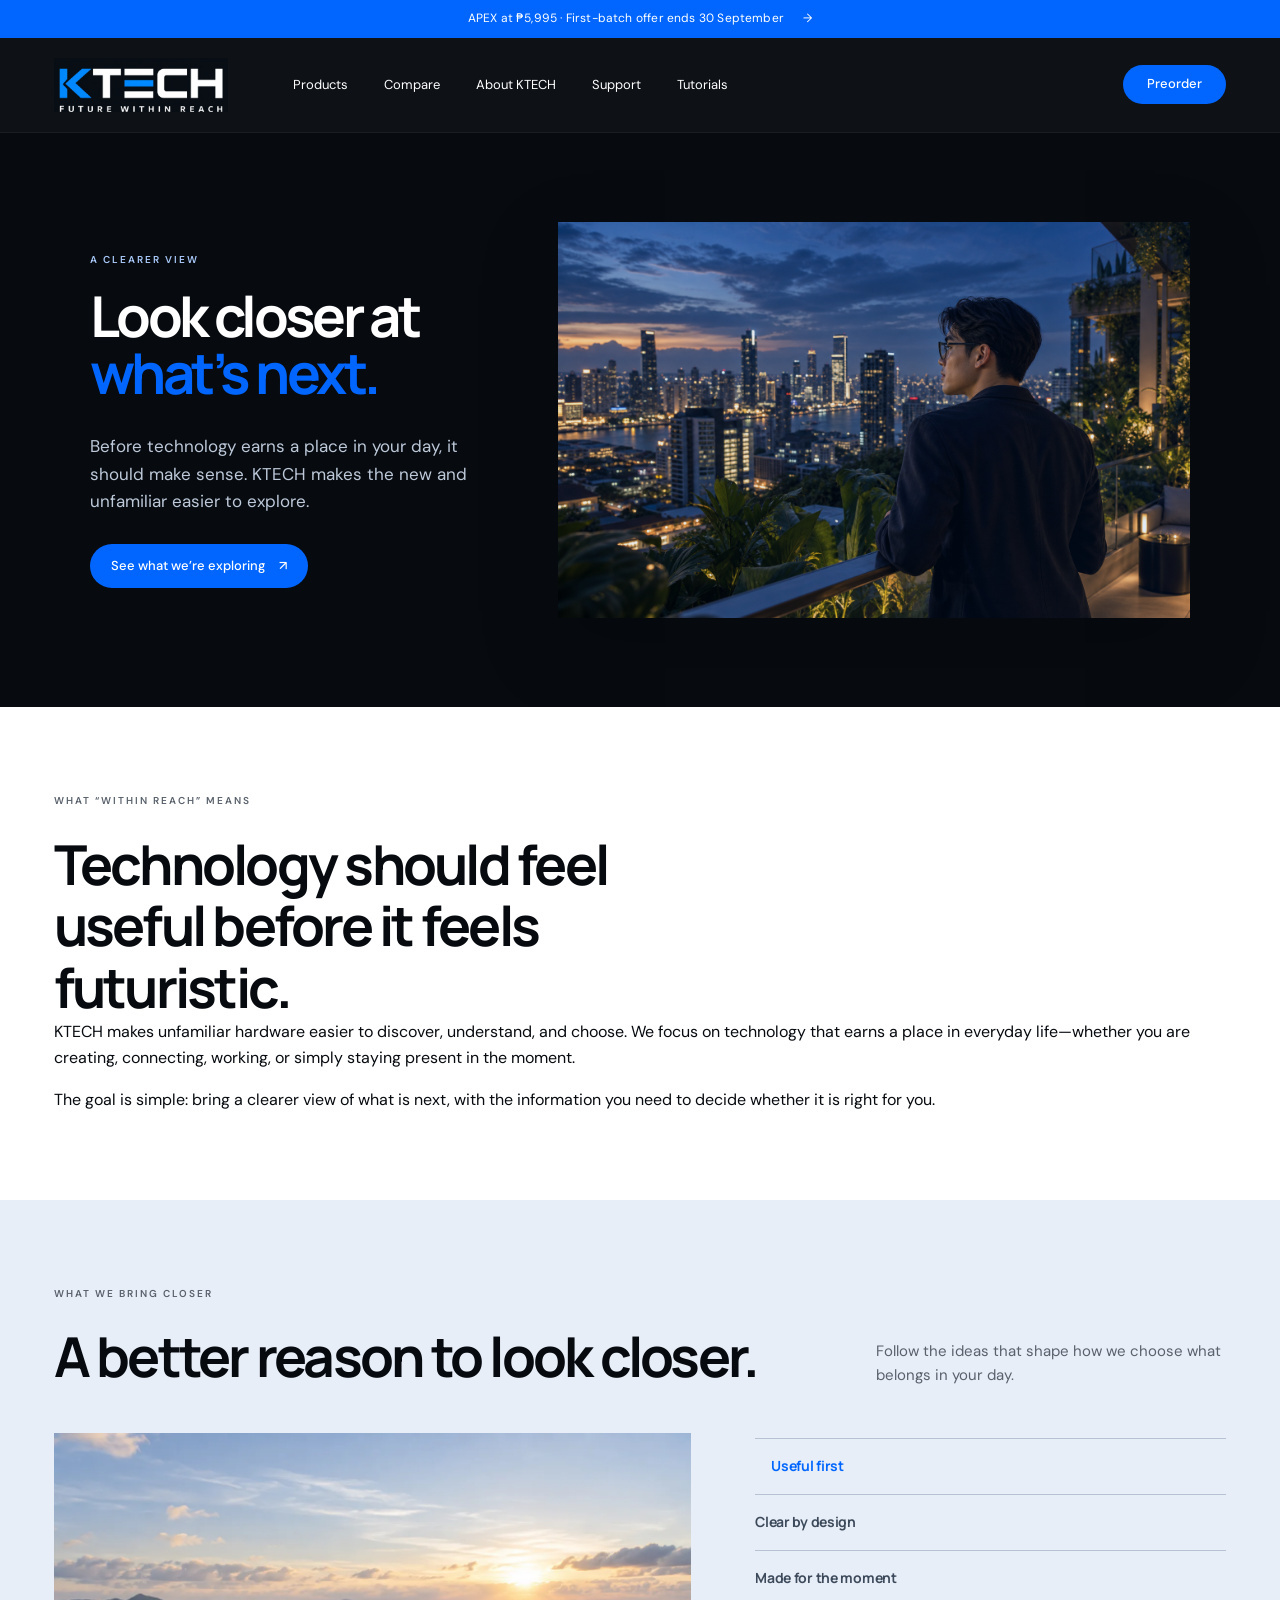
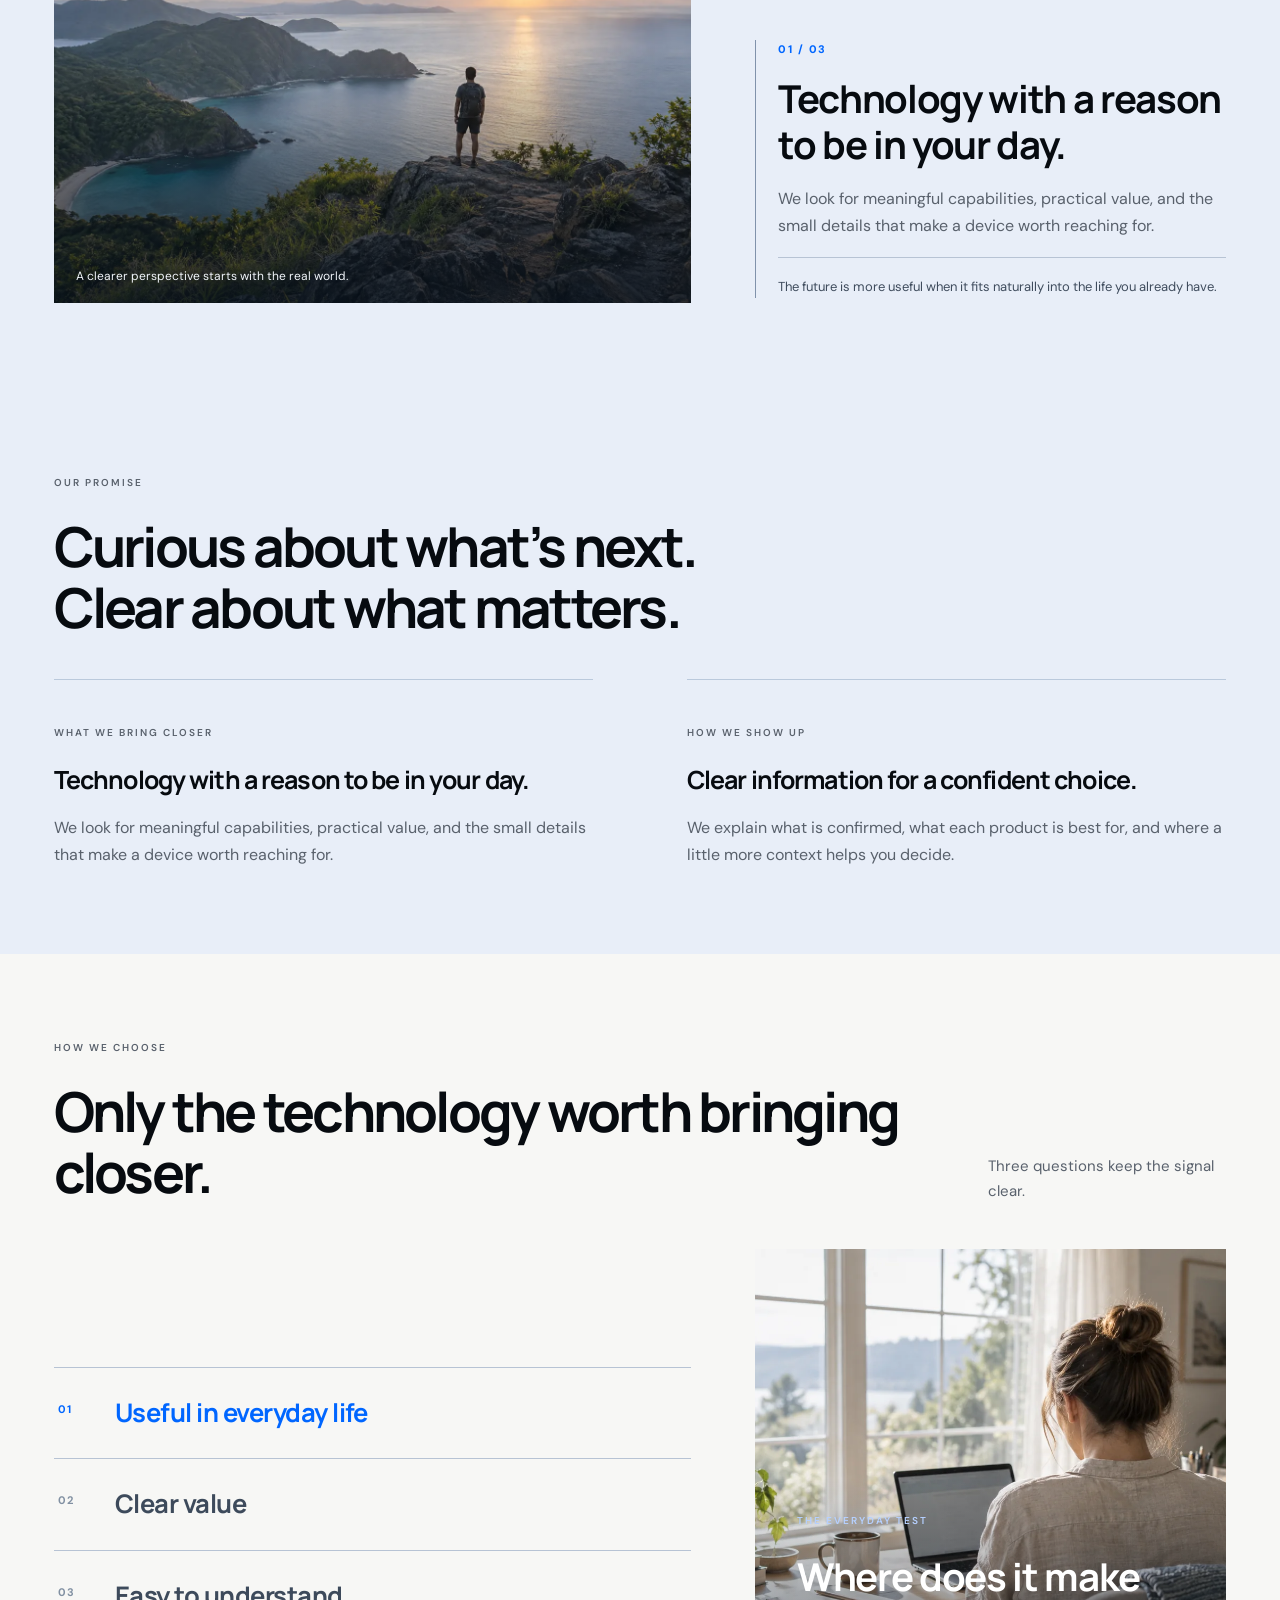
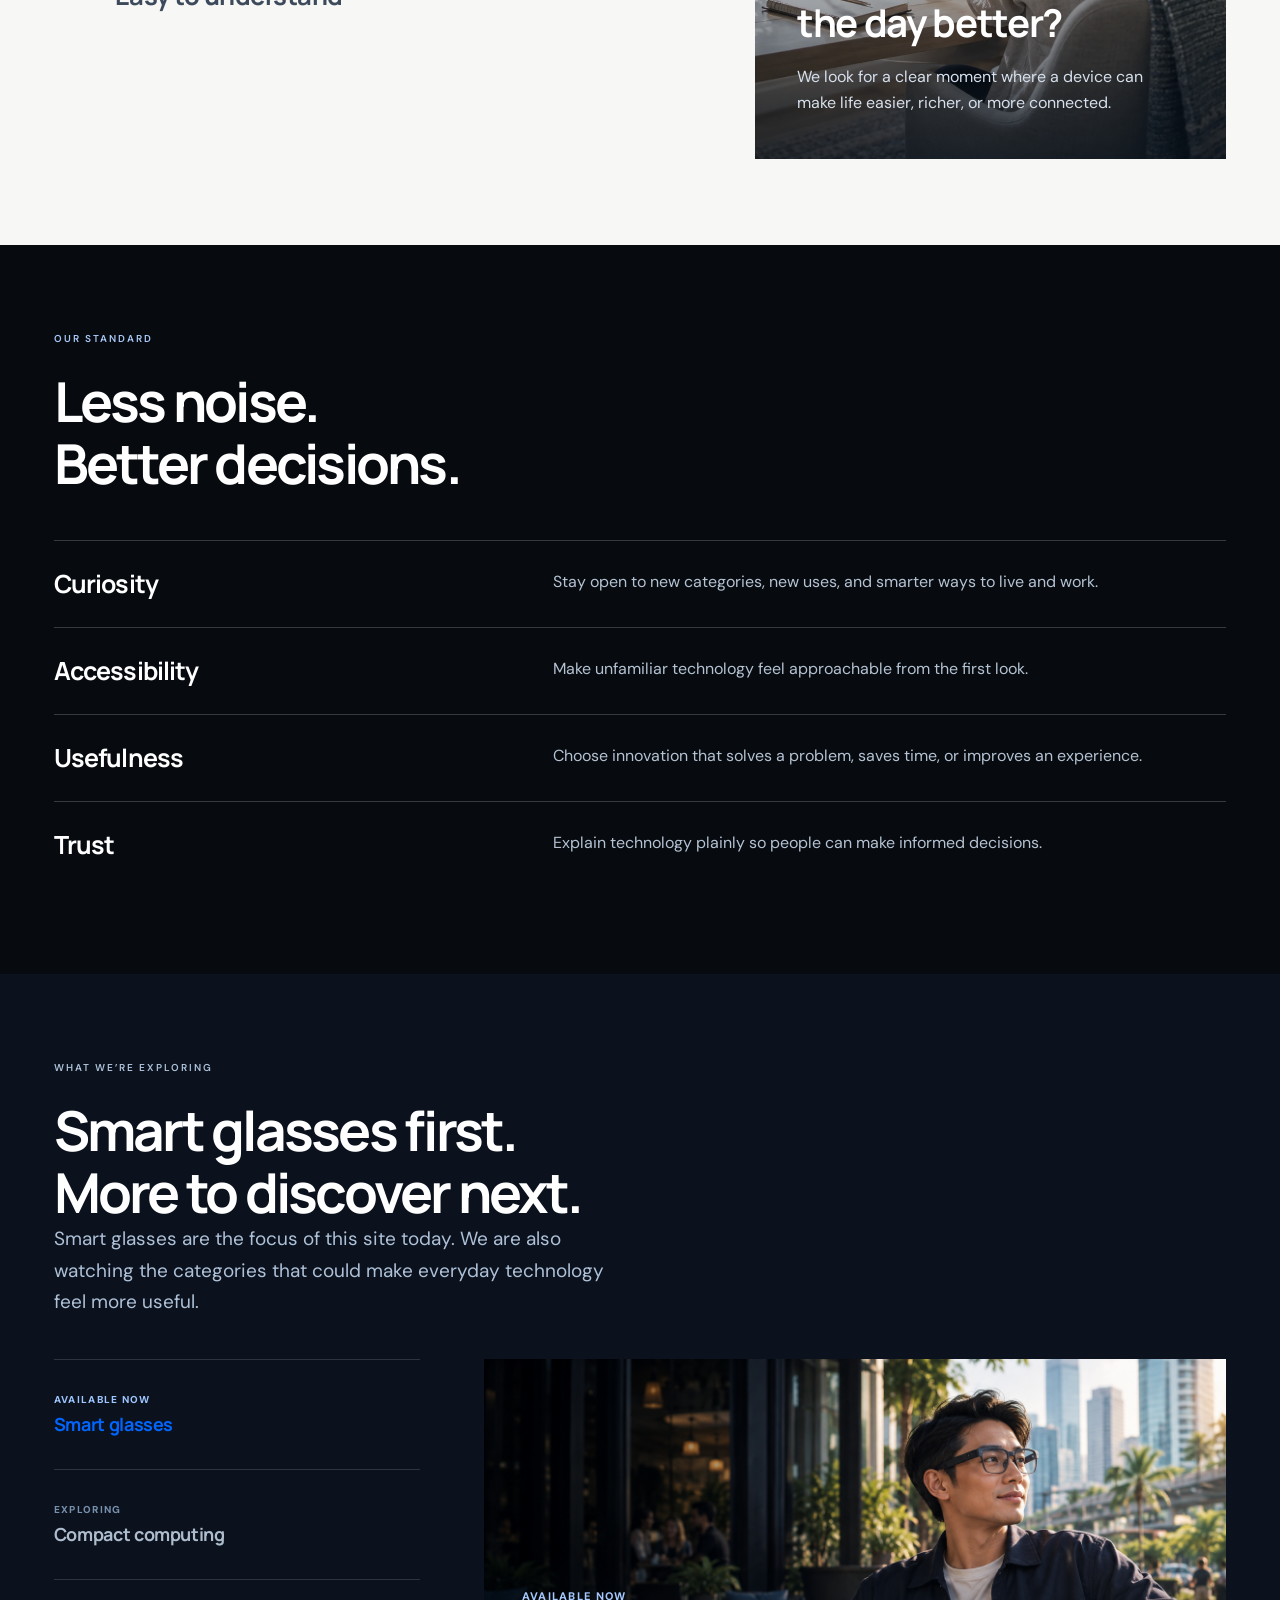
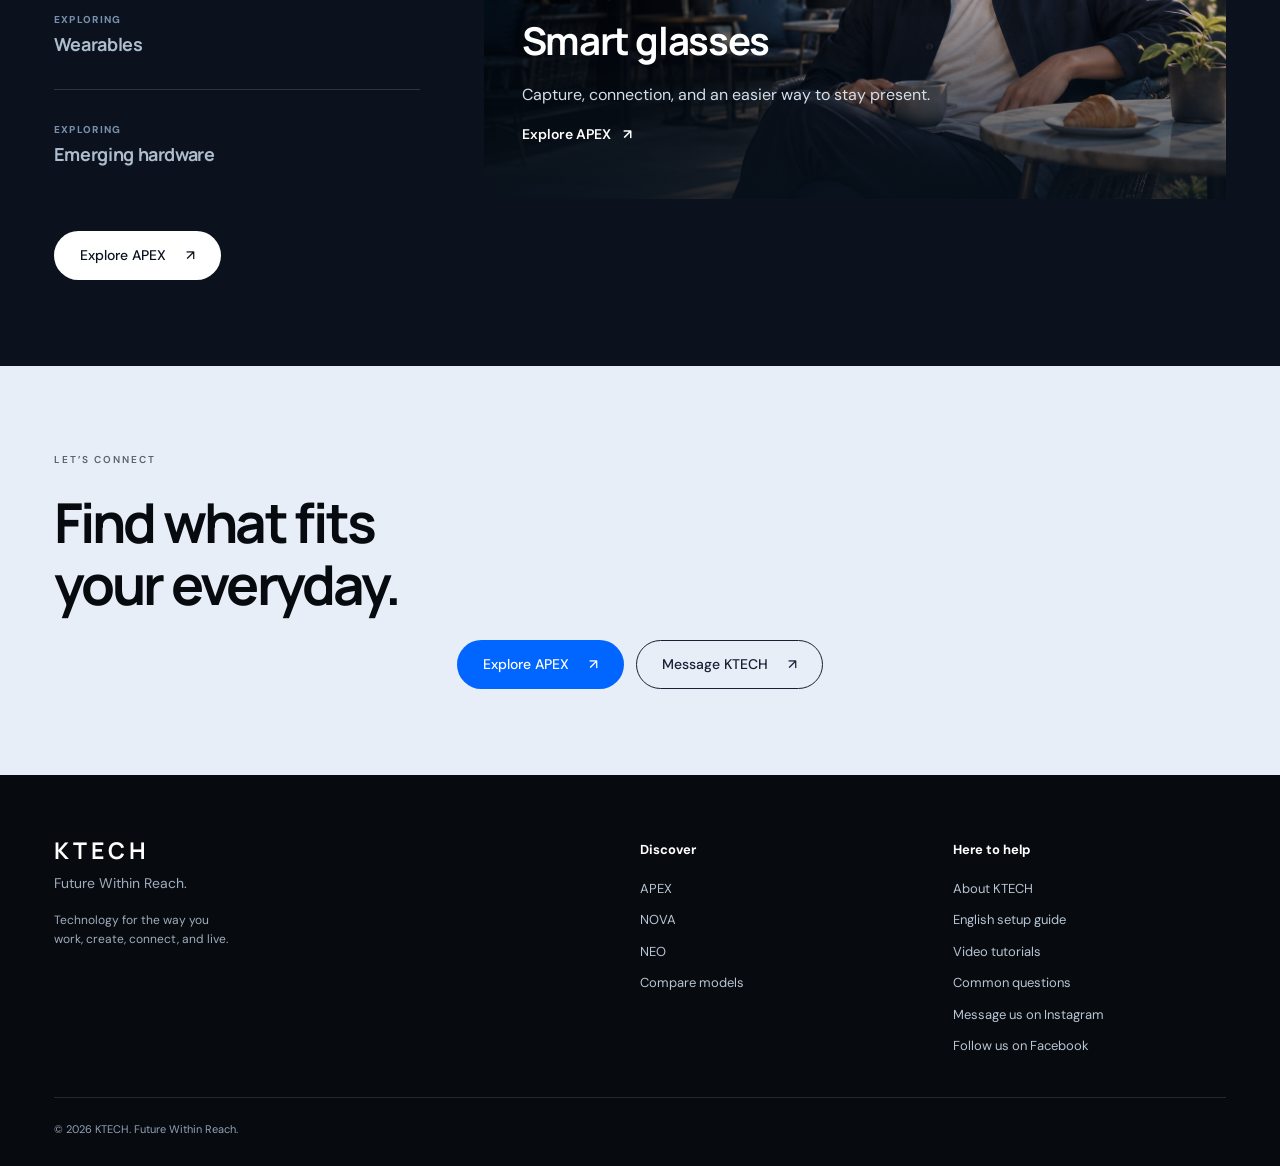
==== commit cb6d2f22: "feat: add home-v2 layout, tutorials page, and new media assets" ====
--- a/about.html
+++ b/about.html
@@ -1 +1,249 @@
-<!doctype html><html lang="en"><head><meta charset="utf-8"><meta name="viewport" content="width=device-width,initial-scale=1"><title>Our Company | KTECH</title><meta name="description" content="Discover KTECH: our company, mission, vision and approach to making emerging technology accessible and useful."><link rel="stylesheet" href="style.css?v=20260913-premium"><script src="experience.js?v=20260913-premium" defer></script></head><body><a class="skip" href="#main">Skip to content</a><div class="offer"><a href="index.html#preorder">APEX at ₱5,995 · First-batch offer ends 30 September <span aria-hidden="true">→</span></a></div><header><a class="logo" href="index.html" aria-label="KTECH home">KTECH</a><button class="menu-toggle" aria-controls="main-nav" aria-expanded="false">Menu</button><nav id="main-nav" aria-label="Main navigation"><a href="index.html#models">Products</a><a href="compare.html">Compare</a><a href="about.html">About KTECH</a><a href="guide.html">Support</a><a class="button nav-contact" href="index.html#preorder">Preorder</a></nav></header><main id="main"><section class="about-hero"><p class="eyebrow">OUR COMPANY</p><h1>Find what’s next.<br>Bring it closer.</h1><p class="intro">A modern consumer technology brand built around discovery, accessibility, and usefulness.</p></section><section class="company-intro"><p class="eyebrow">OUR BACKGROUND</p><div><h2>Technology made closer.</h2><p>KTECH focuses on innovative hardware that can change how people compute, communicate, work, create, and experience the world. From compact PCs to smart glasses and intelligent wearables, we make emerging technology easier to discover, understand, and use.</p><p>Our ambition is to become a trusted destination for the next generation of devices. We focus on products with a clear purpose, strong value, and meaningful real-world use.</p></div></section><section id="direction" class="direction"><p class="eyebrow">PURPOSE & DIRECTION</p><h2>Future Within Reach.</h2><div class="about-grid"><article><p class="eyebrow">OUR MISSION</p><h3>Make emerging technology accessible and useful.</h3><p>To make the world’s most exciting emerging technology accessible, understandable, and useful to more people.</p></article><article><p class="eyebrow">OUR VISION</p><h3>Become the trusted place to discover what’s next.</h3><p>To become a trusted destination for discovering and experiencing the technology of tomorrow.</p></article></div></section><section><div class="heading"><p class="eyebrow">OUR APPROACH</p><h2>From discovery to everyday use.</h2></div><div class="three process"><article><span>01</span><h3>Discover</h3><p>We look for new devices and categories that represent where technology is heading.</p></article><article><span>02</span><h3>Curate</h3><p>We focus on clear purpose, strong value, and practical real-world uses.</p></article><article><span>03</span><h3>Bring closer</h3><p>We make unfamiliar technology easier to understand, compare, and adopt.</p></article></div></section><section class="principles"><p class="eyebrow">WHAT DRIVES US</p><h2>Four principles.<br>One clear direction.</h2><article><h3>Curiosity</h3><p>Keep exploring new categories, new uses, and smarter ways to live and work.</p></article><article><h3>Accessibility</h3><p>Make advanced technology approachable, even when it is unfamiliar.</p></article><article><h3>Usefulness</h3><p>Choose innovation that solves a problem, saves time, or improves an experience.</p></article><article><h3>Trust</h3><p>Explain technology clearly so people can make informed decisions.</p></article></section><section><p class="eyebrow">OUR FOCUS</p><h2>A wider view of technology.</h2><p class="intro">Our company direction spans four areas. Explore the smart glasses collection available on this website today.</p><div class="focus-grid"><article><h3>Mini PCs</h3><p>Compact performance for modern work.</p></article><article><h3>Smart glasses</h3><p>Capture, communication, and connected assistance.</p></article><article><h3>Wearables</h3><p>Technology that moves with you.</p></article><article><h3>Emerging tech</h3><p>New hardware with a practical purpose.</p></article></div><a class="button" href="index.html#models">Explore smart glasses</a></section><section class="purpose-band"><p class="eyebrow">LET’S CONNECT</p><h2>Discover what fits<br>your everyday.</h2><a class="button" href="https://www.instagram.com/ktech_electronics/">Talk to KTECH ↗</a></section></main><footer class="business-footer"><div><a class="logo" href="index.html">KTECH</a><p>Future Within Reach.</p><p class="footer-intro">Technology for the way you<br>work, create, connect, and live.</p></div><div><b>Discover</b><a href="apex.html">APEX</a><a href="nova.html">NOVA</a><a href="neo.html">NEO</a><a href="compare.html">Compare models</a></div><div><b>Here to help</b><a href="about.html">About KTECH</a><a href="guide.html">English setup guide</a><a href="index.html#faq">Common questions</a><a href="https://www.instagram.com/ktech_electronics/">Message us on Instagram</a></div><small>© 2026 KTECH. Future Within Reach.</small></footer><div class="mobile-buy"><div><strong>APEX</strong><span>₱5,995 · first-batch offer</span></div><a class="button" href="index.html#preorder">Preorder</a></div></body></html>+<!doctype html>
+<html lang="en">
+  <head>
+    <meta charset="utf-8" />
+    <meta name="viewport" content="width=device-width,initial-scale=1" />
+    <title>Our Company | KTECH</title>
+    <meta
+      name="description"
+      content="Discover KTECH: our company, mission, vision and approach to making emerging technology accessible and useful."
+    />
+    <link rel="stylesheet" href="style.css?v=20260913-premium" />
+    <script src="experience.js?v=20260913-premium" defer></script>
+    <link
+      rel="icon"
+      type="image/png"
+      sizes="1080x1080"
+      href="assets/favicon.png?v=20260914-logo"
+    />
+  </head>
+  <body>
+    <a class="skip" href="#main">Skip to content</a>
+    <div class="offer">
+      <a href="index.html#preorder"
+        >APEX at ₱5,995 · First-batch offer ends 30 September
+        <span aria-hidden="true">→</span></a
+      >
+    </div>
+    <header>
+      <a class="logo site-brand" href="index.html" aria-label="KTECH home"><img src="assets/ktech-header-logo.webp" alt="KTECH — Future Within Reach" /></a
+      ><button
+        class="menu-toggle"
+        aria-controls="main-nav"
+        aria-expanded="false"
+      >
+        Menu
+      </button>
+      <nav id="main-nav" aria-label="Main navigation">
+        <a href="index.html#models">Products</a
+        ><a href="compare.html">Compare</a><a href="about.html">About KTECH</a
+        ><a href="guide.html">Support</a
+        ><a href="tutorials.html">Tutorials</a
+        ><a class="button nav-contact" href="index.html#preorder">Preorder</a>
+      </nav>
+    </header>
+    <main id="main">
+      <section class="about-hero">
+        <div class="about-hero-copy">
+          <p class="eyebrow">A CLEARER VIEW</p>
+          <h1>Look closer at<br /><em>what’s next.</em></h1>
+          <p class="intro">
+            Before technology earns a place in your day, it should make sense.
+            KTECH makes the new and unfamiliar easier to explore.
+          </p>
+          <a class="button" href="index.html#models">See what we’re exploring <span aria-hidden="true">↗</span></a>
+        </div>
+        <figure class="about-hero-media">
+          <img
+            src="assets/about-hero-rooftop.png"
+            alt="Person wearing smart glasses looking over a city from a rooftop garden at dusk"
+          />
+        </figure>
+      </section>
+      <section class="company-intro about-reveal">
+        <p class="eyebrow">WHAT “WITHIN REACH” MEANS</p>
+        <div>
+          <h2>Technology should feel useful before it feels futuristic.</h2>
+          <p>
+            KTECH makes unfamiliar hardware easier to discover, understand,
+            and choose. We focus on technology that earns a place in everyday
+            life—whether you are creating, connecting, working, or simply
+            staying present in the moment.
+          </p>
+          <p>
+            The goal is simple: bring a clearer view of what is next, with the
+            information you need to decide whether it is right for you.
+          </p>
+        </div>
+      </section>
+      <section class="value-explorer about-reveal" aria-labelledby="values-title">
+        <div class="heading">
+          <div>
+            <p class="eyebrow">WHAT WE BRING CLOSER</p>
+            <h2 id="values-title">A better reason to look closer.</h2>
+          </div>
+          <p>Follow the ideas that shape how we choose what belongs in your day.</p>
+        </div>
+        <div class="about-explorer-layout">
+          <div class="about-explorer-media">
+            <img id="value-image" src="assets/editorial-coast.webp" alt="Illustrative coastline viewed from a quiet vantage point" />
+            <p class="media-caption" id="value-caption">A clearer perspective starts with the real world.</p>
+          </div>
+          <div class="about-explorer-copy">
+            <div class="about-tabs" role="tablist" aria-label="KTECH values">
+              <button id="value-useful" type="button" role="tab" aria-selected="true" aria-controls="value-panel" data-value="useful">Useful first</button>
+              <button id="value-clear" type="button" role="tab" aria-selected="false" aria-controls="value-panel" tabindex="-1" data-value="clear">Clear by design</button>
+              <button id="value-present" type="button" role="tab" aria-selected="false" aria-controls="value-panel" tabindex="-1" data-value="present">Made for the moment</button>
+            </div>
+            <div id="value-panel" class="about-panel" role="tabpanel" aria-labelledby="value-useful">
+              <span id="value-index">01 / 03</span>
+              <h3 id="value-title">Technology with a reason to be in your day.</h3>
+              <p id="value-copy">We look for meaningful capabilities, practical value, and the small details that make a device worth reaching for.</p>
+              <p class="about-detail" id="value-detail">The future is more useful when it fits naturally into the life you already have.</p>
+            </div>
+          </div>
+        </div>
+      </section>
+      <section id="direction" class="direction">
+        <p class="eyebrow">OUR PROMISE</p>
+        <h2>Curious about what’s next.<br />Clear about what matters.</h2>
+        <div class="about-grid">
+          <article>
+            <p class="eyebrow">WHAT WE BRING CLOSER</p>
+            <h3>Technology with a reason to be in your day.</h3>
+            <p>
+              We look for meaningful capabilities, practical value, and the
+              small details that make a device worth reaching for.
+            </p>
+          </article>
+          <article>
+            <p class="eyebrow">HOW WE SHOW UP</p>
+            <h3>Clear information for a confident choice.</h3>
+            <p>
+              We explain what is confirmed, what each product is best for, and
+              where a little more context helps you decide.
+            </p>
+          </article>
+        </div>
+      </section>
+      <section class="choice-explorer about-reveal" aria-labelledby="choice-title">
+        <div class="heading">
+          <div>
+            <p class="eyebrow">HOW WE CHOOSE</p>
+            <h2 id="choice-title">Only the technology worth bringing closer.</h2>
+          </div>
+          <p>Three questions keep the signal clear.</p>
+        </div>
+        <div class="choice-layout">
+          <div class="choice-tabs" role="tablist" aria-label="How KTECH chooses technology">
+            <button id="choice-everyday" type="button" role="tab" aria-selected="true" aria-controls="choice-panel" data-choice="everyday"><span>01</span>Useful in everyday life</button>
+            <button id="choice-value" type="button" role="tab" aria-selected="false" aria-controls="choice-panel" tabindex="-1" data-choice="value"><span>02</span>Clear value</button>
+            <button id="choice-simple" type="button" role="tab" aria-selected="false" aria-controls="choice-panel" tabindex="-1" data-choice="simple"><span>03</span>Easy to understand</button>
+          </div>
+          <div class="choice-media">
+            <img id="choice-image" src="assets/lifestyle-everyday.webp" alt="Illustrative everyday city scene" />
+            <div id="choice-panel" role="tabpanel" aria-labelledby="choice-everyday">
+              <p class="eyebrow" id="choice-label">THE EVERYDAY TEST</p>
+              <h3 id="choice-heading">Where does it make the day better?</h3>
+              <p id="choice-copy">We look for a clear moment where a device can make life easier, richer, or more connected.</p>
+            </div>
+          </div>
+        </div>
+      </section>
+      <section class="principles">
+        <p class="eyebrow">OUR STANDARD</p>
+        <h2>Less noise.<br />Better decisions.</h2>
+        <article>
+          <h3>Curiosity</h3>
+          <p>
+            Stay open to new categories, new uses, and smarter ways to live
+            and work.
+          </p>
+        </article>
+        <article>
+          <h3>Accessibility</h3>
+          <p>
+            Make unfamiliar technology feel approachable from the first look.
+          </p>
+        </article>
+        <article>
+          <h3>Usefulness</h3>
+          <p>
+            Choose innovation that solves a problem, saves time, or improves an
+            experience.
+          </p>
+        </article>
+        <article>
+          <h3>Trust</h3>
+          <p>
+            Explain technology plainly so people can make informed decisions.
+          </p>
+        </article>
+      </section>
+      <section class="category-explorer about-reveal" aria-labelledby="category-title">
+        <p class="eyebrow">WHAT WE’RE EXPLORING</p>
+        <h2 id="category-title">Smart glasses first.<br />More to discover next.</h2>
+        <p class="intro">
+          Smart glasses are the focus of this site today. We are also watching
+          the categories that could make everyday technology feel more useful.
+        </p>
+        <div class="category-layout">
+          <div class="category-tabs" role="tablist" aria-label="Technology categories KTECH is exploring">
+            <button id="category-glasses" type="button" role="tab" aria-selected="true" aria-controls="category-panel" data-category="glasses"><span>AVAILABLE NOW</span>Smart glasses</button>
+            <button id="category-computing" type="button" role="tab" aria-selected="false" aria-controls="category-panel" tabindex="-1" data-category="computing"><span>EXPLORING</span>Compact computing</button>
+            <button id="category-wearables" type="button" role="tab" aria-selected="false" aria-controls="category-panel" tabindex="-1" data-category="wearables"><span>EXPLORING</span>Wearables</button>
+            <button id="category-hardware" type="button" role="tab" aria-selected="false" aria-controls="category-panel" tabindex="-1" data-category="hardware"><span>EXPLORING</span>Emerging hardware</button>
+          </div>
+          <div class="category-media">
+            <img id="category-image" src="assets/about-smart-glasses.png" alt="Person wearing smart glasses at a city café" width="1536" height="1024" loading="lazy" decoding="async" />
+            <div id="category-panel" role="tabpanel" aria-labelledby="category-glasses">
+              <p class="focus-status" id="category-status">AVAILABLE NOW</p>
+              <h3 id="category-heading">Smart glasses</h3>
+              <p id="category-copy">Capture, connection, and an easier way to stay present.</p>
+              <a class="link" id="category-link" href="apex.html">Explore APEX <span aria-hidden="true">↗</span></a>
+            </div>
+          </div>
+        </div>
+        <a class="button" href="apex.html">Explore APEX <span aria-hidden="true">↗</span></a>
+      </section>
+      <section class="purpose-band">
+        <p class="eyebrow">LET’S CONNECT</p>
+        <h2>Find what fits<br />your everyday.</h2>
+        <div class="purpose-actions">
+          <a class="button" href="apex.html">Explore APEX <span aria-hidden="true">↗</span></a>
+          <a class="button outline" href="https://www.instagram.com/ktech_electronics/"
+            >Message KTECH <span aria-hidden="true">↗</span></a
+          >
+        </div>
+      </section>
+    </main>
+    <footer class="business-footer">
+      <div>
+        <a class="logo" href="index.html">KTECH</a>
+        <p>Future Within Reach.</p>
+        <p class="footer-intro">
+          Technology for the way you<br />work, create, connect, and live.
+        </p>
+      </div>
+      <div>
+        <b>Discover</b><a href="apex.html">APEX</a><a href="nova.html">NOVA</a
+        ><a href="neo.html">NEO</a><a href="compare.html">Compare models</a>
+      </div>
+      <div>
+        <b>Here to help</b><a href="about.html">About KTECH</a
+        ><a href="guide.html">English setup guide</a
+        ><a href="tutorials.html">Video tutorials</a
+        ><a href="index.html#faq">Common questions</a
+        ><a href="https://www.instagram.com/ktech_electronics/"
+          >Message us on Instagram</a
+        >
+        <a href="https://web.facebook.com/profile.php?id=61593806242796">Follow us on Facebook</a>
+      </div>
+      <small>© 2026 KTECH. Future Within Reach.</small>
+    </footer>
+    <div class="mobile-buy">
+      <div><strong>APEX</strong><span>₱5,995 · first-batch offer</span></div>
+      <a class="button" href="index.html#preorder">Preorder</a>
+    </div>
+  </body>
+</html>
--- a/style.css
+++ b/style.css
@@ -1,58 +1,4249 @@
-@import url('https://fonts.googleapis.com/css2?family=DM+Sans:wght@400;500;600;700&family=Manrope:wght@400;500;600;700;800&display=swap');
-:root{--ink:#080d14;--blue:#176cf5;--paper:#f7f7f5;--muted:#626a76;--line:#d9dde2;--max:1440px}*{box-sizing:border-box}html{scroll-behavior:smooth;scroll-padding-top:100px}body{margin:0;background:var(--paper);color:var(--ink);font:16px/1.65 'DM Sans',Arial,sans-serif}h1,h2,h3,.logo{font-family:Manrope,Arial,sans-serif}h1,h2,h3,p,figure{margin:0}p+p{margin-top:16px}h1{font-size:clamp(48px,5.6vw,80px);line-height:1.08;letter-spacing:-.055em;font-weight:700}h2{font-size:clamp(34px,3.9vw,56px);line-height:1.12;letter-spacing:-.05em;font-weight:600}h3{font-size:25px;line-height:1.2;letter-spacing:-.035em}em{font-style:normal;color:var(--blue)}a{color:inherit;text-decoration:none}a:hover{text-decoration:underline}img{max-width:100%;display:block}button,select{font:inherit}button,a,summary,select{touch-action:manipulation}button,summary{cursor:pointer}button:focus-visible,a:focus-visible,summary:focus-visible,select:focus-visible,[tabindex]:focus-visible{outline:3px solid #568fff;outline-offset:5px}button:disabled{cursor:default}.skip{position:fixed;top:-100px;left:20px;z-index:100;background:#fff;color:#111;padding:12px}.skip:focus{top:12px}.offer{background:var(--blue);color:#fff;text-align:center;font-size:12px;letter-spacing:.015em;padding:9px 16px}.offer span{margin-left:16px}header{position:sticky;top:0;z-index:30;background:rgba(8,13,20,.97);color:#fff;padding:19px 6%;display:flex;align-items:center;justify-content:space-between;border-bottom:1px solid #ffffff18;backdrop-filter:blur(18px)}.logo{font-size:25px;letter-spacing:.15em;font-weight:800}.logo span{color:#428cff}nav{display:flex;align-items:center;gap:32px;font-size:13px}nav a{padding:8px 0}nav .button{padding:10px 23px;font-size:13px}.menu-toggle{display:none}.button{display:inline-flex;align-items:center;justify-content:center;gap:20px;padding:14px 24px;min-height:48px;border:1px solid transparent;border-radius:100px;color:white;background:var(--blue);font-size:14px;font-weight:600;line-height:1.3;transition:background .2s,transform .2s}.button:hover{text-decoration:none;background:#0b54ce;transform:translateY(-2px)}.button.outline{background:transparent;border-color:#71808b;color:#fff}.button.outline:hover{background:#ffffff12}.link{display:inline-flex;align-items:center;gap:12px;color:var(--blue);font-size:14px;font-weight:600;padding:15px 0}.eyebrow{font-size:11px;font-weight:600;letter-spacing:.16em;color:var(--muted);margin-bottom:20px}.intro{font-size:19px;color:var(--muted);max-width:550px}.heading{display:flex;justify-content:space-between;align-items:end;gap:32px;margin-bottom:45px}.heading>p{color:var(--muted);font-size:15px;max-width:350px}.heading .link{flex-shrink:0}main>section{padding:90px 6%;max-width:var(--max);margin:auto}.hero-actions{display:flex;align-items:center;gap:16px;flex-wrap:wrap;margin-top:32px}.experience-hero{background:var(--ink);color:#fff;max-width:none;display:grid;grid-template-columns:1fr 1fr;align-items:center;gap:0;position:relative;padding-top:68px;padding-bottom:0;overflow:hidden}.hero-copy{z-index:1;padding-bottom:55px}.experience-hero h1{font-size:clamp(44px,4.7vw,72px);max-width:720px}.experience-hero .intro{color:#bcc4cf;font-size:18px;max-width:440px;margin-top:25px}.hero-product{margin-left:-25px;align-self:stretch;display:flex;flex-direction:column;justify-content:center}.hero-product img{width:100%;height:auto;aspect-ratio:3/2;object-fit:contain}.hero-product figcaption{font-size:10px;letter-spacing:.18em;color:#8c96a5;text-align:right;margin-top:15px}.hero-foot{grid-column:1/-1;display:flex;justify-content:space-between;align-items:center;padding:30px 0;border-top:1px solid #ffffff20;color:#a4aebb;font-size:12px;letter-spacing:.04em}.capability-strip{background:#0d141e;color:#a8b1bd;padding:24px 6%;display:grid;grid-template-columns:repeat(4,1fr);border-top:1px solid #ffffff0e;gap:20px;text-align:center;font-size:13px}.capability-strip b{color:#fff;font-size:17px;margin-right:8px}.feature-explorer{background:var(--paper)}.explorer-layout{display:grid;grid-template-columns:1.55fr 1fr;gap:6%;align-items:center}.explorer-visual{background:var(--ink);border-radius:5px;overflow:hidden}.explorer-visual>img{width:100%;height:auto}.feature-tabs{display:grid;grid-template-columns:repeat(4,1fr);gap:0;border-top:1px solid #ffffff25}.feature-tabs button{padding:18px 8px;background:transparent;border:0;border-right:1px solid #ffffff20;color:#b1bbc9;font-size:12px;line-height:1.4;transition:background .2s}.feature-tabs button span{display:block;font-size:14px;margin-top:5px}.feature-tabs button[aria-selected=true]{background:var(--blue);color:white}.feature-panel{padding-left:32px;border-left:1px solid #b4bcc7}.feature-index{display:block;font-size:11px;color:var(--muted);letter-spacing:.16em;margin-bottom:25px}.feature-panel h3{font-size:clamp(29px,3vw,42px);margin-bottom:20px}.feature-panel p{color:var(--muted);font-size:16px}.feature-panel .feature-detail{font-size:13px;color:#3c4654;border-top:1px solid var(--line);padding-top:20px;margin-top:24px}.visual-features{display:grid;grid-template-columns:1.2fr 1fr;gap:25px;padding-top:0}.feature-photo{position:relative;min-height:520px;overflow:hidden;border-radius:5px;background:#142637;color:white}.feature-photo>img{width:100%;height:100%;position:absolute;object-fit:cover}.feature-photo:after{content:'';position:absolute;inset:0;background:linear-gradient(transparent 25%,#07111cdc)}.feature-photo>div{position:absolute;bottom:36px;left:36px;right:30px;z-index:1}.feature-photo .eyebrow{color:#e5eaf0}.feature-photo h2{font-size:39px}.feature-photo p:last-child{margin-top:16px;font-size:14px}.voice-feature{background:#e9edf3;padding:40px;border-radius:5px;display:flex;flex-direction:column;justify-content:center}.voice-feature h2{font-size:36px}.voice-feature>p:not(.eyebrow){color:#4f5a6b;font-size:14px}.voice-feature .voice-example{font-size:21px!important;font-weight:500;color:#172434!important;line-height:1.4;margin:0 0 18px}.voice-wave{height:78px;display:flex;align-items:center;gap:5px;margin:23px 0}.voice-wave i{width:4px;height:20px;border-radius:5px;background:var(--blue)}.voice-wave i:nth-child(3n){height:44px}.voice-wave i:nth-child(4n){height:65px}.voice-wave i:nth-child(5n){height:32px}.voice-feature .note{font-size:11px!important;margin:15px 0 0}.lifestyle{padding-top:15px}.life-tabs{display:flex;gap:20px;border-bottom:1px solid var(--line);flex-wrap:wrap}.life-tabs button{background:none;border:0;border-bottom:2px solid transparent;padding:12px 0;color:var(--muted);font-size:14px}.life-tabs button[aria-selected=true]{border-color:var(--blue);color:var(--blue)}.life-panel{display:grid;grid-template-columns:1.4fr 1fr;background:var(--ink);color:#fff;overflow:hidden;border-radius:5px}.life-panel>img{width:100%;height:440px;object-fit:cover}.life-caption{padding:44px;display:flex;flex-direction:column;justify-content:center;align-items:flex-start}.life-caption .eyebrow{color:#97b9ed}.life-caption h3{font-size:37px;margin-bottom:18px}.life-caption p{font-size:15px;color:#b7c2d2;margin-bottom:25px}.media-note{font-size:11px;color:var(--muted);margin-top:12px}#models{background:#eeefed}.models{display:grid;grid-template-columns:repeat(3,1fr);gap:30px}.model{display:flex;flex-direction:column;padding:22px;border-top:2px solid #c8ced7}.model.flagship{border-color:var(--blue);background:#fff}.photo{display:block;background:#eef1f5;overflow:hidden;margin-bottom:25px;border-radius:3px}.photo img{width:100%;height:auto;aspect-ratio:4/5;object-fit:contain;transition:transform .35s}.photo:hover img{transform:scale(1.035)}.model .eyebrow{font-size:10px;margin-bottom:10px}.model h3{font-size:35px;margin-bottom:12px}.price{font-size:26px;font-weight:500}.price s{font-size:15px;color:var(--muted);margin-left:8px;font-weight:400}.price small{display:block;font-size:12px;color:var(--blue)}.model ul{list-style:none;padding:0;margin:25px 0 15px;border-top:1px solid var(--line)}.model li{border-bottom:1px solid var(--line);padding:11px 0;font-size:13px}.model>.link{margin-top:auto}.model-note{margin-top:35px;border-top:1px solid #c8ced7;padding-top:25px;display:flex;gap:20px;align-items:center}.model-note strong{font-size:16px;max-width:250px}.model-note p{font-size:13px;color:var(--muted);flex:1}.model-note a{font-size:13px;color:var(--blue);font-weight:600}.company-story{display:grid;grid-template-columns:1.1fr 1fr;gap:10%;background:#fff}.company-story .intro{margin:25px 0 10px;font-size:17px}.story-principles article{display:flex;gap:25px;padding:28px 0;border-top:1px solid var(--line)}.story-principles article>span{font-size:12px;color:var(--blue)}.story-principles h3{font-size:23px}.story-principles p{color:var(--muted);font-size:14px;margin-top:10px}.setup-band{background:#e8eef8;display:grid;grid-template-columns:1fr 1fr;gap:12%}.setup-band>div>p:not(.eyebrow){margin:23px 0;color:var(--muted);font-size:16px}.setup-band ol{list-style:none;margin:0;padding:0}.setup-band li{display:flex;gap:20px;padding:18px 0;border-bottom:1px solid #cbd5e4}.setup-band li>span{background:white;border-radius:50%;width:42px;height:42px;flex-shrink:0;display:grid;place-items:center;color:var(--blue);font-size:12px}.setup-band h3{font-size:22px}.setup-band li p{font-size:14px;color:var(--muted);margin-top:7px}.faq-section{display:grid;grid-template-columns:.8fr 1.2fr;gap:10%}.faq-section h2{margin-bottom:25px}.faq-section>div>p:not(.eyebrow){color:var(--muted);font-size:14px}details{border-bottom:1px solid var(--line);padding:22px 0}summary{font-size:17px;font-weight:500;list-style:none;display:flex;justify-content:space-between;gap:20px}summary::-webkit-details-marker{display:none}summary:after{content:'+';font-size:22px;color:var(--blue);line-height:1.2}details[open]>summary:after{content:'−'}details p{color:var(--muted);margin-top:18px;font-size:15px}details a{display:inline-block;color:var(--blue);font-size:14px;margin-top:12px}.preorder-section{max-width:none;background:#0c52d7;color:#fff;display:grid;grid-template-columns:1.15fr 1fr;gap:12%}.preorder-section .eyebrow{color:#c9ddff}.preorder-copy>p:not(.eyebrow){color:#d5e4ff;margin-top:25px}.timeline{list-style:none;padding:0;margin:38px 0 0}.timeline li{display:flex;gap:20px;padding:18px 0;border-top:1px solid #ffffff35}.timeline li>span{font-size:12px;color:#c8dcff;padding-top:4px}.timeline strong{font-size:17px}.timeline p{font-size:13px;color:#d3e2ff;margin-top:5px}.reservation{background:#fff;border-radius:8px;padding:35px;color:var(--ink);align-self:center;box-shadow:0 25px 65px #002d7b30}.reservation label{display:block;font-size:13px;font-weight:600;margin-bottom:10px}.reservation select{width:100%;padding:14px 10px;background:var(--paper);border:1px solid var(--line);border-radius:4px;color:#152132;font-size:14px}.reservation-total{padding:28px 0 22px;display:flex;justify-content:space-between;align-items:center;border-bottom:1px solid var(--line)}.reservation-total>span{font-size:13px;color:var(--muted)}.reservation-total strong{font-family:Manrope,Arial,sans-serif;font-size:34px;font-weight:600}.reservation dl{margin:20px 0}.reservation dl div{display:flex;justify-content:space-between;gap:16px;margin:12px 0;font-size:14px}.reservation dd{margin:0;font-weight:600}.reservation .note{font-size:11px;line-height:1.6;color:var(--muted);margin:20px 0}.reservation .button{width:100%;font-size:13px}.copy-order{background:#e8effb;color:#1555b8;border-radius:5px}.copy-order:hover{background:#d7e5fc}.copy-status{min-height:24px;font-size:12px;color:#1555b8;padding:4px 0;margin:0!important}.reservation-foot{font-size:10px;color:var(--muted);text-align:center;margin-top:16px}.business-footer{background:var(--ink);color:#fff;display:grid;grid-template-columns:2fr 1fr 1fr;gap:45px;padding:65px 6% 28px}.business-footer>div{display:flex;align-items:flex-start;flex-direction:column;gap:10px}.business-footer p{font-size:14px;color:#a0acbc}.business-footer b{font-size:13px;margin-bottom:8px}.business-footer a:not(.logo){font-size:13px;color:#b9c4d2}.business-footer .footer-intro{font-size:12px;margin-top:14px}.business-footer small{grid-column:1/-1;border-top:1px solid #ffffff20;padding-top:22px;font-size:11px;color:#91a0b4}.mobile-buy{display:none}
+@import url("https://fonts.googleapis.com/css2?family=DM+Sans:wght@400;500;600;700&family=Manrope:wght@400;500;600;700;800&display=swap");
+:root {
+  --ink: #080d14;
+  --blue: #176cf5;
+  --paper: #f7f7f5;
+  --muted: #626a76;
+  --line: #d9dde2;
+  --max: 1440px;
+}
+* {
+  box-sizing: border-box;
+}
+html {
+  scroll-behavior: smooth;
+  scroll-padding-top: 100px;
+}
+body {
+  margin: 0;
+  background: var(--paper);
+  color: var(--ink);
+  font:
+    16px/1.65 "DM Sans",
+    Arial,
+    sans-serif;
+}
+h1,
+h2,
+h3,
+.logo {
+  font-family: Manrope, Arial, sans-serif;
+}
+h1,
+h2,
+h3,
+p,
+figure {
+  margin: 0;
+}
+p + p {
+  margin-top: 16px;
+}
+h1 {
+  font-size: clamp(48px, 5.6vw, 80px);
+  line-height: 1.08;
+  letter-spacing: -0.055em;
+  font-weight: 700;
+}
+h2 {
+  font-size: clamp(34px, 3.9vw, 56px);
+  line-height: 1.12;
+  letter-spacing: -0.05em;
+  font-weight: 600;
+}
+h3 {
+  font-size: 25px;
+  line-height: 1.2;
+  letter-spacing: -0.035em;
+}
+em {
+  font-style: normal;
+  color: var(--blue);
+}
+a {
+  color: inherit;
+  text-decoration: none;
+}
+a:hover {
+  text-decoration: underline;
+}
+img {
+  max-width: 100%;
+  display: block;
+}
+button,
+select {
+  font: inherit;
+}
+button,
+a,
+summary,
+select {
+  touch-action: manipulation;
+}
+button,
+summary {
+  cursor: pointer;
+}
+button:focus-visible,
+a:focus-visible,
+summary:focus-visible,
+select:focus-visible,
+[tabindex]:focus-visible {
+  outline: 3px solid #568fff;
+  outline-offset: 5px;
+}
+button:disabled {
+  cursor: default;
+}
+.skip {
+  position: fixed;
+  top: -100px;
+  left: 20px;
+  z-index: 100;
+  background: #fff;
+  color: #111;
+  padding: 12px;
+}
+.skip:focus {
+  top: 12px;
+}
+.offer {
+  background: var(--blue);
+  color: #fff;
+  text-align: center;
+  font-size: 12px;
+  letter-spacing: 0.015em;
+  padding: 9px 16px;
+}
+.offer span {
+  margin-left: 16px;
+}
+header {
+  position: sticky;
+  top: 0;
+  z-index: 30;
+  background: rgba(8, 13, 20, 0.97);
+  color: #fff;
+  padding: 19px 6%;
+  display: flex;
+  align-items: center;
+  justify-content: space-between;
+  border-bottom: 1px solid #ffffff18;
+  backdrop-filter: blur(18px);
+}
+.home-v1 header {
+  min-height: 78px;
+  padding-top: 10px;
+  padding-bottom: 10px;
+}
+.home-v1 .v1-brand {
+  display: block;
+  width: 174px;
+  height: 54px;
+  overflow: hidden;
+  letter-spacing: 0;
+  flex: 0 0 auto;
+}
+.home-v1 .v1-brand img {
+  width: 174px;
+  max-width: none;
+  height: 66px;
+  object-fit: cover;
+  object-position: center 43%;
+  transform: scale(1.02);
+}
+.logo {
+  font-size: 25px;
+  letter-spacing: 0.15em;
+  font-weight: 800;
+}
+.logo span {
+  color: #428cff;
+}
+nav {
+  display: flex;
+  align-items: center;
+  gap: 32px;
+  font-size: 13px;
+}
+nav a {
+  padding: 8px 0;
+}
+nav .button {
+  padding: 10px 23px;
+  font-size: 13px;
+}
+.menu-toggle {
+  display: none;
+}
+.button {
+  display: inline-flex;
+  align-items: center;
+  justify-content: center;
+  gap: 20px;
+  padding: 14px 24px;
+  min-height: 48px;
+  border: 1px solid transparent;
+  border-radius: 100px;
+  color: white;
+  background: var(--blue);
+  font-size: 14px;
+  font-weight: 600;
+  line-height: 1.3;
+  transition:
+    background 0.2s,
+    transform 0.2s;
+}
+.button:hover {
+  text-decoration: none;
+  background: #0b54ce;
+  transform: translateY(-2px);
+}
+.button.outline {
+  background: transparent;
+  border-color: #71808b;
+  color: #fff;
+}
+.button.outline:hover {
+  background: #ffffff12;
+}
+.link {
+  display: inline-flex;
+  align-items: center;
+  gap: 12px;
+  color: var(--blue);
+  font-size: 14px;
+  font-weight: 600;
+  padding: 15px 0;
+}
+.eyebrow {
+  font-size: 11px;
+  font-weight: 600;
+  letter-spacing: 0.16em;
+  color: var(--muted);
+  margin-bottom: 20px;
+}
+.intro {
+  font-size: 19px;
+  color: var(--muted);
+  max-width: 550px;
+}
+.heading {
+  display: flex;
+  justify-content: space-between;
+  align-items: end;
+  gap: 32px;
+  margin-bottom: 45px;
+}
+.heading > p {
+  color: var(--muted);
+  font-size: 15px;
+  max-width: 350px;
+}
+.heading .link {
+  flex-shrink: 0;
+}
+main > section {
+  padding: 90px 6%;
+  max-width: var(--max);
+  margin: auto;
+}
+.hero-actions {
+  display: flex;
+  align-items: center;
+  gap: 16px;
+  flex-wrap: wrap;
+  margin-top: 32px;
+}
+.experience-hero {
+  background: var(--ink);
+  color: #fff;
+  max-width: none;
+  display: grid;
+  grid-template-columns: 1fr 1fr;
+  align-items: center;
+  gap: 0;
+  position: relative;
+  padding-top: 68px;
+  padding-bottom: 0;
+  overflow: hidden;
+}
+.hero-copy {
+  z-index: 1;
+  padding-bottom: 55px;
+}
+.experience-hero h1 {
+  font-size: clamp(44px, 4.7vw, 72px);
+  max-width: 720px;
+}
+.experience-hero .intro {
+  color: #bcc4cf;
+  font-size: 18px;
+  max-width: 440px;
+  margin-top: 25px;
+}
+.hero-product {
+  margin-left: -25px;
+  align-self: stretch;
+  display: flex;
+  flex-direction: column;
+  justify-content: center;
+}
+.hero-product img {
+  width: 100%;
+  height: auto;
+  aspect-ratio: 3/2;
+  object-fit: contain;
+}
+.hero-product figcaption {
+  font-size: 10px;
+  letter-spacing: 0.18em;
+  color: #8c96a5;
+  text-align: right;
+  margin-top: 15px;
+}
+.hero-foot {
+  grid-column: 1/-1;
+  display: flex;
+  justify-content: space-between;
+  align-items: center;
+  padding: 30px 0;
+  border-top: 1px solid #ffffff20;
+  color: #a4aebb;
+  font-size: 12px;
+  letter-spacing: 0.04em;
+}
+.capability-strip {
+  background: #0d141e;
+  color: #a8b1bd;
+  padding: 24px 6%;
+  display: grid;
+  grid-template-columns: repeat(4, 1fr);
+  border-top: 1px solid #ffffff0e;
+  gap: 20px;
+  text-align: center;
+  font-size: 13px;
+}
+.capability-strip b {
+  color: #fff;
+  font-size: 17px;
+  margin-right: 8px;
+}
+.feature-explorer {
+  background: var(--paper);
+}
+.explorer-layout {
+  display: grid;
+  grid-template-columns: 1.55fr 1fr;
+  gap: 6%;
+  align-items: center;
+}
+.explorer-visual {
+  background: var(--ink);
+  border-radius: 5px;
+  overflow: hidden;
+}
+.explorer-visual > img {
+  width: 100%;
+  height: auto;
+}
+.feature-tabs {
+  display: grid;
+  grid-template-columns: repeat(4, 1fr);
+  gap: 0;
+  border-top: 1px solid #ffffff25;
+}
+.feature-tabs button {
+  padding: 18px 8px;
+  background: transparent;
+  border: 0;
+  border-right: 1px solid #ffffff20;
+  color: #b1bbc9;
+  font-size: 12px;
+  line-height: 1.4;
+  transition: background 0.2s;
+}
+.feature-tabs button span {
+  display: block;
+  font-size: 14px;
+  margin-top: 5px;
+}
+.feature-tabs button[aria-selected="true"] {
+  background: var(--blue);
+  color: white;
+}
+.feature-panel {
+  padding-left: 32px;
+  border-left: 1px solid #b4bcc7;
+}
+.feature-index {
+  display: block;
+  font-size: 11px;
+  color: var(--muted);
+  letter-spacing: 0.16em;
+  margin-bottom: 25px;
+}
+.feature-panel h3 {
+  font-size: clamp(29px, 3vw, 42px);
+  margin-bottom: 20px;
+}
+.feature-panel p {
+  color: var(--muted);
+  font-size: 16px;
+}
+.feature-panel .feature-detail {
+  font-size: 13px;
+  color: #3c4654;
+  border-top: 1px solid var(--line);
+  padding-top: 20px;
+  margin-top: 24px;
+}
+.visual-features {
+  display: grid;
+  grid-template-columns: 1.2fr 1fr;
+  gap: 25px;
+  padding-top: 0;
+}
+.feature-photo {
+  position: relative;
+  min-height: 520px;
+  overflow: hidden;
+  border-radius: 5px;
+  background: #142637;
+  color: white;
+}
+.feature-photo > img {
+  width: 100%;
+  height: 100%;
+  position: absolute;
+  object-fit: cover;
+}
+.feature-photo:after {
+  content: "";
+  position: absolute;
+  inset: 0;
+  background: linear-gradient(transparent 25%, #07111cdc);
+}
+.feature-photo > div {
+  position: absolute;
+  bottom: 36px;
+  left: 36px;
+  right: 30px;
+  z-index: 1;
+}
+.feature-photo .eyebrow {
+  color: #e5eaf0;
+}
+.feature-photo h2 {
+  font-size: 39px;
+}
+.feature-photo p:last-child {
+  margin-top: 16px;
+  font-size: 14px;
+}
+.voice-feature {
+  background: #e9edf3;
+  padding: 40px;
+  border-radius: 5px;
+  display: flex;
+  flex-direction: column;
+  justify-content: center;
+}
+.voice-feature h2 {
+  font-size: 36px;
+}
+.voice-feature > p:not(.eyebrow) {
+  color: #4f5a6b;
+  font-size: 14px;
+}
+.voice-feature .voice-example {
+  font-size: 21px !important;
+  font-weight: 500;
+  color: #172434 !important;
+  line-height: 1.4;
+  margin: 0 0 18px;
+}
+.voice-wave {
+  height: 78px;
+  display: flex;
+  align-items: center;
+  gap: 5px;
+  margin: 23px 0;
+}
+.voice-wave i {
+  width: 4px;
+  height: 20px;
+  border-radius: 5px;
+  background: var(--blue);
+}
+.voice-wave i:nth-child(3n) {
+  height: 44px;
+}
+.voice-wave i:nth-child(4n) {
+  height: 65px;
+}
+.voice-wave i:nth-child(5n) {
+  height: 32px;
+}
+.voice-feature .note {
+  font-size: 11px !important;
+  margin: 15px 0 0;
+}
+.lifestyle {
+  padding-top: 15px;
+}
+.life-tabs {
+  display: flex;
+  gap: 20px;
+  border-bottom: 1px solid var(--line);
+  flex-wrap: wrap;
+}
+.life-tabs button {
+  background: none;
+  border: 0;
+  border-bottom: 2px solid transparent;
+  padding: 12px 0;
+  color: var(--muted);
+  font-size: 14px;
+}
+.life-tabs button[aria-selected="true"] {
+  border-color: var(--blue);
+  color: var(--blue);
+}
+.life-panel {
+  display: grid;
+  grid-template-columns: 1.4fr 1fr;
+  background: var(--ink);
+  color: #fff;
+  overflow: hidden;
+  border-radius: 5px;
+}
+.life-panel > img {
+  width: 100%;
+  height: 440px;
+  object-fit: cover;
+}
+.life-caption {
+  padding: 44px;
+  display: flex;
+  flex-direction: column;
+  justify-content: center;
+  align-items: flex-start;
+}
+.life-caption .eyebrow {
+  color: #97b9ed;
+}
+.life-caption h3 {
+  font-size: 37px;
+  margin-bottom: 18px;
+}
+.life-caption p {
+  font-size: 15px;
+  color: #b7c2d2;
+  margin-bottom: 25px;
+}
+.life-caption .life-benefit {
+  margin: -4px 0 24px;
+  padding-top: 15px;
+  border-top: 1px solid #ffffff24;
+  color: #fff;
+  font-size: 13px;
+  font-weight: 700;
+}
+.media-note {
+  font-size: 11px;
+  color: var(--muted);
+  margin-top: 12px;
+}
+#models {
+  background: #eeefed;
+}
+.models {
+  display: grid;
+  grid-template-columns: repeat(3, 1fr);
+  gap: 30px;
+}
+.model {
+  display: flex;
+  flex-direction: column;
+  padding: 22px;
+  border-top: 2px solid #c8ced7;
+}
+.model.flagship {
+  border-color: var(--blue);
+  background: #fff;
+}
+.photo {
+  display: block;
+  background: #eef1f5;
+  overflow: hidden;
+  margin-bottom: 25px;
+  border-radius: 3px;
+}
+.photo img {
+  width: 100%;
+  height: auto;
+  aspect-ratio: 4/5;
+  object-fit: contain;
+  transition: transform 0.35s;
+}
+.photo:hover img {
+  transform: scale(1.035);
+}
+.model .eyebrow {
+  font-size: 10px;
+  margin-bottom: 10px;
+}
+.model h3 {
+  font-size: 35px;
+  margin-bottom: 12px;
+}
+.price {
+  font-size: 26px;
+  font-weight: 500;
+}
+.price s {
+  font-size: 15px;
+  color: var(--muted);
+  margin-left: 8px;
+  font-weight: 400;
+}
+.price small {
+  display: block;
+  font-size: 12px;
+  color: var(--blue);
+}
+.model ul {
+  list-style: none;
+  padding: 0;
+  margin: 25px 0 15px;
+  border-top: 1px solid var(--line);
+}
+.model li {
+  border-bottom: 1px solid var(--line);
+  padding: 11px 0;
+  font-size: 13px;
+}
+.model > .link {
+  margin-top: auto;
+}
+.model-note {
+  margin-top: 35px;
+  border-top: 1px solid #c8ced7;
+  padding-top: 25px;
+  display: flex;
+  gap: 20px;
+  align-items: center;
+}
+.model-note strong {
+  font-size: 16px;
+  max-width: 250px;
+}
+.model-note p {
+  font-size: 13px;
+  color: var(--muted);
+  flex: 1;
+}
+.model-note a {
+  font-size: 13px;
+  color: var(--blue);
+  font-weight: 600;
+}
+.company-story {
+  display: grid;
+  grid-template-columns: 1.1fr 1fr;
+  gap: 10%;
+  background: #fff;
+}
+.company-story .intro {
+  margin: 25px 0 10px;
+  font-size: 17px;
+}
+.story-principles article {
+  display: flex;
+  gap: 25px;
+  padding: 28px 0;
+  border-top: 1px solid var(--line);
+}
+.story-principles article > span {
+  font-size: 12px;
+  color: var(--blue);
+}
+.story-principles h3 {
+  font-size: 23px;
+}
+.story-principles p {
+  color: var(--muted);
+  font-size: 14px;
+  margin-top: 10px;
+}
+.setup-band {
+  background: #e8eef8;
+  display: grid;
+  grid-template-columns: 1fr 1fr;
+  gap: 12%;
+}
+.setup-band > div > p:not(.eyebrow) {
+  margin: 23px 0;
+  color: var(--muted);
+  font-size: 16px;
+}
+.setup-band ol {
+  list-style: none;
+  margin: 0;
+  padding: 0;
+}
+.setup-band li {
+  display: flex;
+  gap: 20px;
+  padding: 18px 0;
+  border-bottom: 1px solid #cbd5e4;
+}
+.setup-band li > span {
+  background: white;
+  border-radius: 50%;
+  width: 42px;
+  height: 42px;
+  flex-shrink: 0;
+  display: grid;
+  place-items: center;
+  color: var(--blue);
+  font-size: 12px;
+}
+.setup-band h3 {
+  font-size: 22px;
+}
+.setup-band li p {
+  font-size: 14px;
+  color: var(--muted);
+  margin-top: 7px;
+}
+.faq-section {
+  display: grid;
+  grid-template-columns: 0.8fr 1.2fr;
+  gap: 10%;
+}
+.faq-section h2 {
+  margin-bottom: 25px;
+}
+.faq-section > div > p:not(.eyebrow) {
+  color: var(--muted);
+  font-size: 14px;
+}
+details {
+  border-bottom: 1px solid var(--line);
+  padding: 22px 0;
+}
+summary {
+  font-size: 17px;
+  font-weight: 500;
+  list-style: none;
+  display: flex;
+  justify-content: space-between;
+  gap: 20px;
+}
+summary::-webkit-details-marker {
+  display: none;
+}
+summary:after {
+  content: "+";
+  font-size: 22px;
+  color: var(--blue);
+  line-height: 1.2;
+}
+details[open] > summary:after {
+  content: "−";
+}
+details p {
+  color: var(--muted);
+  margin-top: 18px;
+  font-size: 15px;
+}
+details a {
+  display: inline-block;
+  color: var(--blue);
+  font-size: 14px;
+  margin-top: 12px;
+}
+.preorder-section {
+  max-width: none;
+  background: #0c52d7;
+  color: #fff;
+  display: grid;
+  grid-template-columns: 1.15fr 1fr;
+  gap: 12%;
+}
+.preorder-section .eyebrow {
+  color: #c9ddff;
+}
+.preorder-copy > p:not(.eyebrow) {
+  color: #d5e4ff;
+  margin-top: 25px;
+}
+.timeline {
+  list-style: none;
+  padding: 0;
+  margin: 38px 0 0;
+}
+.timeline li {
+  display: flex;
+  gap: 20px;
+  padding: 18px 0;
+  border-top: 1px solid #ffffff35;
+}
+.timeline li > span {
+  font-size: 12px;
+  color: #c8dcff;
+  padding-top: 4px;
+}
+.timeline strong {
+  font-size: 17px;
+}
+.timeline p {
+  font-size: 13px;
+  color: #d3e2ff;
+  margin-top: 5px;
+}
+.reservation {
+  background: #fff;
+  border-radius: 8px;
+  padding: 35px;
+  color: var(--ink);
+  align-self: center;
+  box-shadow: 0 25px 65px #002d7b30;
+}
+.reservation label {
+  display: block;
+  font-size: 13px;
+  font-weight: 600;
+  margin-bottom: 10px;
+}
+.reservation select {
+  width: 100%;
+  padding: 14px 10px;
+  background: var(--paper);
+  border: 1px solid var(--line);
+  border-radius: 4px;
+  color: #152132;
+  font-size: 14px;
+}
+.reservation-total {
+  padding: 28px 0 22px;
+  display: flex;
+  justify-content: space-between;
+  align-items: center;
+  border-bottom: 1px solid var(--line);
+}
+.reservation-total > span {
+  font-size: 13px;
+  color: var(--muted);
+}
+.reservation-total strong {
+  font-family: Manrope, Arial, sans-serif;
+  font-size: 34px;
+  font-weight: 600;
+}
+.reservation dl {
+  margin: 20px 0;
+}
+.reservation dl div {
+  display: flex;
+  justify-content: space-between;
+  gap: 16px;
+  margin: 12px 0;
+  font-size: 14px;
+}
+.reservation dd {
+  margin: 0;
+  font-weight: 600;
+}
+.reservation .note {
+  font-size: 11px;
+  line-height: 1.6;
+  color: var(--muted);
+  margin: 20px 0;
+}
+.reservation .button {
+  width: 100%;
+  font-size: 13px;
+}
+.button.copy-order {
+  background: #0b63f6;
+  color: #fff;
+  border-radius: 5px;
+}
+.button.copy-order:hover {
+  background: #0754d4;
+  color: #fff;
+}
+.copy-status {
+  min-height: 24px;
+  font-size: 12px;
+  color: #1555b8;
+  padding: 4px 0;
+  margin: 0 !important;
+}
+.reservation-foot {
+  font-size: 10px;
+  color: var(--muted);
+  text-align: center;
+  margin-top: 16px;
+}
+.reservation-contact {
+  margin: 16px 0 0 !important;
+  color: var(--muted);
+  font-size: 12px;
+  line-height: 1.65;
+  text-align: center;
+}
+.reservation-contact a {
+  color: var(--blue);
+  font-weight: 700;
+  text-decoration: none;
+}
+.reservation-contact a:hover {
+  text-decoration: underline;
+}
+.business-footer {
+  background: var(--ink);
+  color: #fff;
+  display: grid;
+  grid-template-columns: 2fr 1fr 1fr;
+  gap: 45px;
+  padding: 65px 6% 28px;
+}
+.business-footer > div {
+  display: flex;
+  align-items: flex-start;
+  flex-direction: column;
+  gap: 10px;
+}
+.business-footer p {
+  font-size: 14px;
+  color: #a0acbc;
+}
+.business-footer b {
+  font-size: 13px;
+  margin-bottom: 8px;
+}
+.business-footer a:not(.logo) {
+  font-size: 13px;
+  color: #b9c4d2;
+}
+.business-footer .footer-intro {
+  font-size: 12px;
+  margin-top: 14px;
+}
+.business-footer small {
+  grid-column: 1/-1;
+  border-top: 1px solid #ffffff20;
+  padding-top: 22px;
+  font-size: 11px;
+  color: #91a0b4;
+}
+.mobile-buy {
+  display: none;
+}
 /* Product, company, comparison and support pages share the same visual system. */
-.product{display:grid;grid-template-columns:1fr 1fr;gap:8%;align-items:center}.product>img{width:100%;max-height:640px;object-fit:contain}.product h1{margin-bottom:16px}.product h2{font-size:33px;margin-bottom:20px}.product .intro{margin-bottom:25px}.product .price{margin-bottom:25px}.product .link{display:block}.feature-list{display:grid;grid-template-columns:repeat(3,1fr);gap:0 25px;margin:38px 0}.feature-list div{padding:23px 0;border-top:1px solid var(--line);font-size:19px}.note{font-size:12px;color:var(--muted);margin-top:25px;max-width:900px}.table-scroll{overflow-x:auto}.comparison{min-width:680px}.comparison thead th{width:25%;background:var(--ink);color:#fff;vertical-align:bottom;font-size:23px}.comparison thead img{height:160px;object-fit:contain;margin-bottom:20px}.comparison td:nth-child(2){background:#e8effb}table{border-collapse:collapse;width:100%;margin:30px 0}caption{text-align:left;font-size:13px;color:var(--muted);margin-bottom:12px}td,th{text-align:left;padding:18px 14px;border-bottom:1px solid var(--line);vertical-align:top;font-size:14px}tbody th{width:30%;font-weight:500;color:var(--muted)}.spec-group summary{font-size:23px}.choices,.direction{background:#e8eef8}.three{display:grid;grid-template-columns:repeat(3,1fr);gap:45px}.three h3{margin-bottom:15px}.three p{color:var(--muted);font-size:15px}.order{display:grid;grid-template-columns:1.1fr 1fr;gap:10%;background:#0c52d7;color:#fff}.order .eyebrow{color:#c8dcff}.order p{margin:18px 0;color:#d5e4ff;font-size:15px}.order .button{background:#fff;color:#0c52d7}.order li{padding:0 0 15px 10px}.order strong{font-size:19px}.about-hero{background:var(--ink);color:#fff}.about-hero .eyebrow{color:#a8c8f8}.about-hero .intro{margin-top:32px;color:#bdc9d9;max-width:670px}.about-grid{display:grid;grid-template-columns:1fr 1fr;gap:8%;margin-top:40px}.about-grid article{border-top:1px solid #bac9dc;padding-top:25px}.about-grid p{color:var(--muted);margin-top:20px}.process span{display:block;color:var(--blue);margin-bottom:25px}.process article{border-top:1px solid var(--line);padding-top:20px}.principles{background:var(--ink);color:white}.principles .eyebrow{color:#a8c8f8}.principles h2{margin-bottom:45px}.principles article{display:grid;grid-template-columns:1fr 1.5fr;gap:50px;padding:28px 0;border-top:1px solid #ffffff30}.principles p{color:#b5c2d2}.focus-grid{display:grid;grid-template-columns:repeat(4,1fr);gap:25px;margin:40px 0}.focus-grid article{border-top:2px solid var(--blue);padding-top:20px}.focus-grid h3{font-size:22px;margin-bottom:16px}.focus-grid p{color:var(--muted);font-size:14px}.purpose-band{background:#e8eef8}.purpose-band h2{margin-bottom:25px}.guide{max-width:1040px}.guide>.intro{margin-top:26px;max-width:700px}.guide h2{margin:58px 0 25px}.steps{padding-left:25px}.steps li{padding:14px 0 14px 14px}.steps h3{font-size:23px;margin-bottom:10px}.guide>p{color:var(--muted)}
-@media(min-width:1600px){.experience-hero,.preorder-section{padding-left:calc((100vw - 1268px)/2);padding-right:calc((100vw - 1268px)/2)}}
-@media(max-width:1050px){nav{gap:23px}.experience-hero{grid-template-columns:1.1fr 1fr}.experience-hero h1{font-size:49px}.hero-actions{gap:12px}.hero-actions .button{font-size:12px;padding:13px 18px}.hero-product{margin:0}.hero-product figcaption{font-size:8px}.feature-panel{padding-left:22px}.visual-features{gap:18px}.voice-feature{padding:28px}.voice-feature h2{font-size:30px}.life-caption{padding:30px}.life-caption h3{font-size:30px}.models{gap:15px}.model{padding:16px}.preorder-section{gap:6%}.reservation{padding:25px}}
-@media(max-width:760px){html{scroll-padding-top:85px}body{font-size:15px;padding-bottom:75px}header{padding:16px 6%;flex-wrap:wrap;gap:0}.logo{font-size:23px}.offer{font-size:10px;padding:8px 12px}.offer span{margin-left:5px}.menu-toggle{display:block;background:none;color:#fff;border:1px solid #566170;border-radius:4px;padding:8px 15px;font-size:12px;min-height:40px}nav{display:none;width:100%;padding:18px 0 5px;gap:10px;flex-direction:column;align-items:stretch}nav.open{display:flex}nav a{padding:10px 0;font-size:15px}.menu-toggle[aria-expanded=true]{background:#202c3d}.button{font-size:13px;padding:14px 20px}main>section{padding:55px 6%}h1{font-size:46px}h2{font-size:36px}.experience-hero{grid-template-columns:1fr;padding-top:40px;padding-bottom:0}.hero-copy{padding-bottom:0}.experience-hero h1{font-size:clamp(38px,8.8vw,57px);max-width:620px}.experience-hero .intro{font-size:16px;max-width:450px;margin-top:22px}.hero-actions{margin-top:24px}.hero-actions .button{font-size:12px;padding:13px 17px}.hero-product{margin:15px -6.9% 0}.hero-product img{max-height:340px;object-fit:contain}.hero-product figcaption{font-size:9px;margin:0 6% 20px}.hero-foot{padding:20px 0;font-size:10px}.capability-strip{grid-template-columns:repeat(2,1fr);gap:20px 8px;padding:23px 5%;font-size:11px}.capability-strip b{font-size:13px}.heading{flex-direction:column;align-items:start;gap:20px;margin-bottom:30px}.heading>p{font-size:14px}.explorer-layout{grid-template-columns:1fr;gap:30px}.feature-panel{padding-left:20px;min-height:270px}.feature-index{margin-bottom:12px}.feature-panel h3{font-size:32px;margin-bottom:14px}.feature-panel p{font-size:15px}.feature-panel .feature-detail{margin-top:18px;padding-top:15px}.visual-features{grid-template-columns:1fr;padding-top:0;gap:20px}.feature-photo{min-height:430px}.feature-photo>div{left:28px;bottom:28px}.feature-photo h2{font-size:35px}.voice-feature{padding:30px}.voice-feature h2{font-size:33px}.voice-wave{margin:20px 0}.lifestyle{padding-top:0}.life-tabs{width:100%;gap:24px}.life-tabs button{font-size:13px}.life-panel{grid-template-columns:1fr}.life-panel>img{height:280px}.life-caption{padding:30px;min-height:320px}.life-caption h3{font-size:32px}.life-caption p{font-size:14px}.models{grid-template-columns:1fr;gap:30px}.model{padding:22px}.model .photo{max-width:400px;width:100%;align-self:center}.model .photo img{max-height:460px;object-fit:contain}.model-note{flex-direction:column;align-items:start;gap:12px}.model-note strong{max-width:none}.company-story,.setup-band,.faq-section,.preorder-section{grid-template-columns:1fr;gap:35px}.company-story .intro{font-size:16px}.story-principles h3{font-size:22px}.faq-section details{padding:20px 0}.faq-section summary{font-size:16px}.preorder-section h2{font-size:40px}.reservation{padding:25px}.reservation-total strong{font-size:32px}.reservation dl div{font-size:13px}.business-footer{grid-template-columns:1fr 1fr;gap:35px;padding:45px 6% 25px}.business-footer>div:first-child{grid-column:1/-1}.mobile-buy{position:fixed;bottom:0;left:0;right:0;z-index:40;display:flex;justify-content:space-between;align-items:center;gap:15px;padding:12px 6% max(12px,env(safe-area-inset-bottom));background:#fff;border-top:1px solid var(--line);box-shadow:0 -5px 25px #0000000d}.mobile-buy div{display:flex;flex-direction:column}.mobile-buy strong{font-size:13px}.mobile-buy span{font-size:10px;color:var(--muted)}.mobile-buy .button{font-size:12px;padding:12px 24px;min-height:42px}.product,.order,.about-grid,.three{grid-template-columns:1fr;gap:35px}.product>img{max-height:530px}.feature-list{grid-template-columns:1fr 1fr;gap:0 18px}.feature-list div{font-size:16px}.focus-grid{grid-template-columns:1fr 1fr}.principles article{grid-template-columns:1fr;gap:15px}.guide h1{font-size:46px}.guide table{table-layout:fixed}.guide td,.guide th{font-size:12px;padding:13px 8px;overflow-wrap:anywhere}.spec-group table{table-layout:fixed}.spec-group th,.spec-group td{overflow-wrap:anywhere;font-size:12px}.comparison th,.comparison td{font-size:13px}.comparison thead img{height:120px}.comparison thead th{font-size:18px}.order ol{padding-left:20px}}
-@media(prefers-reduced-motion:reduce){html{scroll-behavior:auto}*,*:before,*:after{animation:none!important;transition:none!important}}
+.product {
+  display: grid;
+  grid-template-columns: 1fr 1fr;
+  gap: 8%;
+  align-items: center;
+}
+.product > img {
+  width: 100%;
+  max-height: 640px;
+  object-fit: contain;
+}
+.product h1 {
+  margin-bottom: 16px;
+}
+.product h2 {
+  font-size: 33px;
+  margin-bottom: 20px;
+}
+.product .intro {
+  margin-bottom: 25px;
+}
+.product .price {
+  margin-bottom: 25px;
+}
+.product .link {
+  display: block;
+}
+.feature-list {
+  display: grid;
+  grid-template-columns: repeat(3, 1fr);
+  gap: 0 25px;
+  margin: 38px 0;
+}
+.feature-list div {
+  padding: 23px 0;
+  border-top: 1px solid var(--line);
+  font-size: 19px;
+}
+.note {
+  font-size: 12px;
+  color: var(--muted);
+  margin-top: 25px;
+  max-width: 900px;
+}
+.table-scroll {
+  overflow-x: auto;
+}
+.comparison {
+  min-width: 680px;
+}
+.comparison thead th {
+  width: 25%;
+  background: var(--ink);
+  color: #fff;
+  vertical-align: bottom;
+  font-size: 23px;
+}
+.comparison thead img {
+  height: 160px;
+  object-fit: contain;
+  margin-bottom: 20px;
+}
+.comparison td:nth-child(2) {
+  background: #e8effb;
+}
+table {
+  border-collapse: collapse;
+  width: 100%;
+  margin: 30px 0;
+}
+caption {
+  text-align: left;
+  font-size: 13px;
+  color: var(--muted);
+  margin-bottom: 12px;
+}
+td,
+th {
+  text-align: left;
+  padding: 18px 14px;
+  border-bottom: 1px solid var(--line);
+  vertical-align: top;
+  font-size: 14px;
+}
+tbody th {
+  width: 30%;
+  font-weight: 500;
+  color: var(--muted);
+}
+.spec-group summary {
+  font-size: 23px;
+}
+.choices,
+.direction {
+  background: #e8eef8;
+}
+.three {
+  display: grid;
+  grid-template-columns: repeat(3, 1fr);
+  gap: 45px;
+}
+.three h3 {
+  margin-bottom: 15px;
+}
+.three p {
+  color: var(--muted);
+  font-size: 15px;
+}
+.order {
+  display: grid;
+  grid-template-columns: 1.1fr 1fr;
+  gap: 10%;
+  background: #0c52d7;
+  color: #fff;
+}
+.order .eyebrow {
+  color: #c8dcff;
+}
+.order p {
+  margin: 18px 0;
+  color: #d5e4ff;
+  font-size: 15px;
+}
+.order .button {
+  background: #fff;
+  color: #0c52d7;
+}
+.order li {
+  padding: 0 0 15px 10px;
+}
+.order strong {
+  font-size: 19px;
+}
+.about-hero {
+  background: var(--ink);
+  color: #fff;
+}
+.about-hero .eyebrow {
+  color: #a8c8f8;
+}
+.about-hero .intro {
+  margin-top: 32px;
+  color: #bdc9d9;
+  max-width: 670px;
+}
+.about-grid {
+  display: grid;
+  grid-template-columns: 1fr 1fr;
+  gap: 8%;
+  margin-top: 40px;
+}
+.about-grid article {
+  border-top: 1px solid #bac9dc;
+  padding-top: 25px;
+}
+.about-grid p {
+  color: var(--muted);
+  margin-top: 20px;
+}
+.process span {
+  display: block;
+  color: var(--blue);
+  margin-bottom: 25px;
+}
+.process article {
+  border-top: 1px solid var(--line);
+  padding-top: 20px;
+}
+.principles {
+  background: var(--ink);
+  color: white;
+}
+.principles .eyebrow {
+  color: #a8c8f8;
+}
+.principles h2 {
+  margin-bottom: 45px;
+}
+.principles article {
+  display: grid;
+  grid-template-columns: 1fr 1.5fr;
+  gap: 50px;
+  padding: 28px 0;
+  border-top: 1px solid #ffffff30;
+}
+.principles p {
+  color: #b5c2d2;
+}
+.focus-grid {
+  display: grid;
+  grid-template-columns: repeat(4, 1fr);
+  gap: 25px;
+  margin: 40px 0;
+}
+.focus-grid article {
+  border-top: 2px solid var(--blue);
+  padding-top: 20px;
+}
+.focus-grid h3 {
+  font-size: 22px;
+  margin-bottom: 16px;
+}
+.focus-grid p {
+  color: var(--muted);
+  font-size: 14px;
+}
+.purpose-band {
+  background: #e8eef8;
+}
+.purpose-band h2 {
+  margin-bottom: 25px;
+}
+.guide {
+  max-width: 1040px;
+}
+.guide > .intro {
+  margin-top: 26px;
+  max-width: 700px;
+}
+.guide h2 {
+  margin: 58px 0 25px;
+}
+.steps {
+  padding-left: 25px;
+}
+.steps li {
+  padding: 14px 0 14px 14px;
+}
+.steps h3 {
+  font-size: 23px;
+  margin-bottom: 10px;
+}
+.guide > p {
+  color: var(--muted);
+}
+@media (min-width: 1600px) {
+  .experience-hero,
+  .preorder-section {
+    padding-left: calc((100vw - 1268px) / 2);
+    padding-right: calc((100vw - 1268px) / 2);
+  }
+}
+@media (max-width: 1050px) {
+  nav {
+    gap: 23px;
+  }
+  .experience-hero {
+    grid-template-columns: 1.1fr 1fr;
+  }
+  .experience-hero h1 {
+    font-size: 49px;
+  }
+  .hero-actions {
+    gap: 12px;
+  }
+  .hero-actions .button {
+    font-size: 12px;
+    padding: 13px 18px;
+  }
+  .hero-product {
+    margin: 0;
+  }
+  .hero-product figcaption {
+    font-size: 8px;
+  }
+  .feature-panel {
+    padding-left: 22px;
+  }
+  .visual-features {
+    gap: 18px;
+  }
+  .voice-feature {
+    padding: 28px;
+  }
+  .voice-feature h2 {
+    font-size: 30px;
+  }
+  .life-caption {
+    padding: 30px;
+  }
+  .life-caption h3 {
+    font-size: 30px;
+  }
+  .models {
+    gap: 15px;
+  }
+  .model {
+    padding: 16px;
+  }
+  .preorder-section {
+    gap: 6%;
+  }
+  .reservation {
+    padding: 25px;
+  }
+}
+@media (max-width: 760px) {
+  html {
+    scroll-padding-top: 85px;
+  }
+  body {
+    font-size: 15px;
+    padding-bottom: 75px;
+  }
+  header {
+    padding: 16px 6%;
+    flex-wrap: wrap;
+    gap: 0;
+  }
+  .logo {
+    font-size: 23px;
+  }
+  .offer {
+    font-size: 10px;
+    padding: 8px 12px;
+  }
+  .offer span {
+    margin-left: 5px;
+  }
+  .menu-toggle {
+    display: block;
+    background: none;
+    color: #fff;
+    border: 1px solid #566170;
+    border-radius: 4px;
+    padding: 8px 15px;
+    font-size: 12px;
+    min-height: 40px;
+  }
+  nav {
+    display: none;
+    width: 100%;
+    padding: 18px 0 5px;
+    gap: 10px;
+    flex-direction: column;
+    align-items: stretch;
+  }
+  nav.open {
+    display: flex;
+  }
+  nav a {
+    padding: 10px 0;
+    font-size: 15px;
+  }
+  .menu-toggle[aria-expanded="true"] {
+    background: #202c3d;
+  }
+  .button {
+    font-size: 13px;
+    padding: 14px 20px;
+  }
+  main > section {
+    padding: 55px 6%;
+  }
+  h1 {
+    font-size: 46px;
+  }
+  h2 {
+    font-size: 36px;
+  }
+  .experience-hero {
+    grid-template-columns: 1fr;
+    padding-top: 40px;
+    padding-bottom: 0;
+  }
+  .hero-copy {
+    padding-bottom: 0;
+  }
+  .experience-hero h1 {
+    font-size: clamp(38px, 8.8vw, 57px);
+    max-width: 620px;
+  }
+  .experience-hero .intro {
+    font-size: 16px;
+    max-width: 450px;
+    margin-top: 22px;
+  }
+  .hero-actions {
+    margin-top: 24px;
+  }
+  .hero-actions .button {
+    font-size: 12px;
+    padding: 13px 17px;
+  }
+  .hero-product {
+    margin: 15px -6.9% 0;
+  }
+  .hero-product img {
+    max-height: 340px;
+    object-fit: contain;
+  }
+  .hero-product figcaption {
+    font-size: 9px;
+    margin: 0 6% 20px;
+  }
+  .hero-foot {
+    padding: 20px 0;
+    font-size: 10px;
+  }
+  .capability-strip {
+    grid-template-columns: repeat(2, 1fr);
+    gap: 20px 8px;
+    padding: 23px 5%;
+    font-size: 11px;
+  }
+  .capability-strip b {
+    font-size: 13px;
+  }
+  .heading {
+    flex-direction: column;
+    align-items: start;
+    gap: 20px;
+    margin-bottom: 30px;
+  }
+  .heading > p {
+    font-size: 14px;
+  }
+  .explorer-layout {
+    grid-template-columns: 1fr;
+    gap: 30px;
+  }
+  .feature-panel {
+    padding-left: 20px;
+    min-height: 270px;
+  }
+  .feature-index {
+    margin-bottom: 12px;
+  }
+  .feature-panel h3 {
+    font-size: 32px;
+    margin-bottom: 14px;
+  }
+  .feature-panel p {
+    font-size: 15px;
+  }
+  .feature-panel .feature-detail {
+    margin-top: 18px;
+    padding-top: 15px;
+  }
+  .visual-features {
+    grid-template-columns: 1fr;
+    padding-top: 0;
+    gap: 20px;
+  }
+  .feature-photo {
+    min-height: 430px;
+  }
+  .feature-photo > div {
+    left: 28px;
+    bottom: 28px;
+  }
+  .feature-photo h2 {
+    font-size: 35px;
+  }
+  .voice-feature {
+    padding: 30px;
+  }
+  .voice-feature h2 {
+    font-size: 33px;
+  }
+  .voice-wave {
+    margin: 20px 0;
+  }
+  .lifestyle {
+    padding-top: 0;
+  }
+  .life-tabs {
+    width: 100%;
+    gap: 24px;
+  }
+  .life-tabs button {
+    font-size: 13px;
+  }
+  .life-panel {
+    grid-template-columns: 1fr;
+  }
+  .life-panel > img {
+    height: 280px;
+  }
+  .life-caption {
+    padding: 30px;
+    min-height: 320px;
+  }
+  .life-caption h3 {
+    font-size: 32px;
+  }
+  .life-caption p {
+    font-size: 14px;
+  }
+  .models {
+    grid-template-columns: 1fr;
+    gap: 30px;
+  }
+  .model {
+    padding: 22px;
+  }
+  .model .photo {
+    max-width: 400px;
+    width: 100%;
+    align-self: center;
+  }
+  .model .photo img {
+    max-height: 460px;
+    object-fit: contain;
+  }
+  .model-note {
+    flex-direction: column;
+    align-items: start;
+    gap: 12px;
+  }
+  .model-note strong {
+    max-width: none;
+  }
+  .company-story,
+  .setup-band,
+  .faq-section,
+  .preorder-section {
+    grid-template-columns: 1fr;
+    gap: 35px;
+  }
+  .company-story .intro {
+    font-size: 16px;
+  }
+  .story-principles h3 {
+    font-size: 22px;
+  }
+  .faq-section details {
+    padding: 20px 0;
+  }
+  .faq-section summary {
+    font-size: 16px;
+  }
+  .preorder-section h2 {
+    font-size: 40px;
+  }
+  .reservation {
+    padding: 25px;
+  }
+  .reservation-total strong {
+    font-size: 32px;
+  }
+  .reservation dl div {
+    font-size: 13px;
+  }
+  .business-footer {
+    grid-template-columns: 1fr 1fr;
+    gap: 35px;
+    padding: 45px 6% 25px;
+  }
+  .business-footer > div:first-child {
+    grid-column: 1/-1;
+  }
+  .mobile-buy {
+    position: fixed;
+    bottom: 0;
+    left: 0;
+    right: 0;
+    z-index: 40;
+    display: flex;
+    justify-content: space-between;
+    align-items: center;
+    gap: 15px;
+    padding: 12px 6% max(12px, env(safe-area-inset-bottom));
+    background: #fff;
+    border-top: 1px solid var(--line);
+    box-shadow: 0 -5px 25px #0000000d;
+  }
+  .mobile-buy div {
+    display: flex;
+    flex-direction: column;
+  }
+  .mobile-buy strong {
+    font-size: 13px;
+  }
+  .mobile-buy span {
+    font-size: 10px;
+    color: var(--muted);
+  }
+  .mobile-buy .button {
+    font-size: 12px;
+    padding: 12px 24px;
+    min-height: 42px;
+  }
+  .product,
+  .order,
+  .about-grid,
+  .three {
+    grid-template-columns: 1fr;
+    gap: 35px;
+  }
+  .product > img {
+    max-height: 530px;
+  }
+  .feature-list {
+    grid-template-columns: 1fr 1fr;
+    gap: 0 18px;
+  }
+  .feature-list div {
+    font-size: 16px;
+  }
+  .focus-grid {
+    grid-template-columns: 1fr 1fr;
+  }
+  .principles article {
+    grid-template-columns: 1fr;
+    gap: 15px;
+  }
+  .guide h1 {
+    font-size: 46px;
+  }
+  .guide table {
+    table-layout: fixed;
+  }
+  .guide td,
+  .guide th {
+    font-size: 12px;
+    padding: 13px 8px;
+    overflow-wrap: anywhere;
+  }
+  .spec-group table {
+    table-layout: fixed;
+  }
+  .spec-group th,
+  .spec-group td {
+    overflow-wrap: anywhere;
+    font-size: 12px;
+  }
+  .comparison th,
+  .comparison td {
+    font-size: 13px;
+  }
+  .comparison thead img {
+    height: 120px;
+  }
+  .comparison thead th {
+    font-size: 18px;
+  }
+  .order ol {
+    padding-left: 20px;
+  }
+}
+
+/* About page refresh */
+.about-hero {
+  display: grid;
+  grid-template-columns: minmax(0, 0.94fr) minmax(0, 1.06fr);
+  align-items: stretch;
+  gap: clamp(28px, 5vw, 84px);
+  max-width: none;
+  padding: clamp(72px, 10vw, 144px) max(6%, calc((100% - 1320px) / 2));
+  overflow: hidden;
+}
+.about-hero-copy {
+  align-self: center;
+  position: relative;
+  z-index: 1;
+}
+.about-hero h1 {
+  margin-bottom: 24px;
+}
+.about-hero h1 em {
+  color: var(--blue);
+  font-style: normal;
+}
+.about-hero .intro {
+  max-width: 440px;
+  margin-bottom: 32px;
+}
+.about-hero-media {
+  position: relative;
+  min-height: clamp(390px, 44vw, 620px);
+  margin: 0;
+  overflow: hidden;
+  background: #101b2b;
+}
+.about-hero-media::after {
+  content: "";
+  position: absolute;
+  inset: 0;
+  background: linear-gradient(135deg, rgba(4, 10, 19, 0.12), rgba(0, 102, 255, 0.2));
+  pointer-events: none;
+}
+.about-hero-media img {
+  width: 100%;
+  height: 100%;
+  object-fit: cover;
+  object-position: center;
+}
+.about-hero-media figcaption {
+  position: absolute;
+  right: 16px;
+  bottom: 14px;
+  z-index: 1;
+  margin: 0;
+  color: #d9e2f0;
+  font-size: 11px;
+  letter-spacing: 0.03em;
+}
+.company-intro h2 {
+  max-width: 620px;
+}
+.focus-status {
+  margin: 0 0 18px;
+  color: var(--blue);
+  font-size: 11px;
+  font-weight: 800;
+  letter-spacing: 0.12em;
+}
+.purpose-actions {
+  display: flex;
+  flex-wrap: wrap;
+  justify-content: center;
+  gap: 12px;
+}
+.purpose-band .button.outline {
+  background: transparent;
+  border-color: #172033;
+  color: #172033;
+}
+.purpose-band .button.outline:hover,
+.purpose-band .button.outline:focus-visible {
+  background: #172033;
+  border-color: #172033;
+  color: #fff;
+}
+@media (max-width: 760px) {
+  .about-hero {
+    grid-template-columns: 1fr;
+    gap: 36px;
+    padding: 64px 6% 0;
+  }
+  .about-hero-copy {
+    padding-bottom: 0;
+  }
+  .about-hero-media {
+    min-height: 420px;
+    margin: 0 -6%;
+  }
+  .about-hero-media img {
+    object-position: 58% center;
+  }
+  .about-hero-media figcaption {
+    right: 14px;
+    bottom: 12px;
+    left: 14px;
+    font-size: 10px;
+  }
+  .purpose-actions {
+    align-items: stretch;
+    flex-direction: column;
+  }
+  .purpose-actions .button {
+    width: 100%;
+  }
+}
+
+/* Comparison: give the product row the same intentional hierarchy as the rest of the site. */
+.comparison {
+  table-layout: fixed;
+  border: 1px solid #172232;
+  background: #fff;
+}
+.comparison thead th {
+  padding: 0;
+  background: #080d14;
+  vertical-align: stretch;
+}
+.comparison .comparison-feature-heading {
+  padding: 26px 22px;
+  vertical-align: bottom;
+  color: #fff;
+  font-size: clamp(20px, 1.6vw, 26px);
+  letter-spacing: -.04em;
+}
+.comparison-feature-heading span {
+  display: block;
+  margin-bottom: 8px;
+  color: #8aa8db;
+  font-size: 10px;
+  font-weight: 700;
+  letter-spacing: .14em;
+  text-transform: uppercase;
+}
+.comparison-model {
+  border-left: 1px solid #ffffff1c;
+}
+.comparison-model-link {
+  display: grid;
+  min-height: 276px;
+  padding: 18px 18px 17px;
+  align-content: end;
+  background: linear-gradient(150deg, #101a29 0%, #080d14 72%);
+  color: #fff;
+  text-decoration: none;
+}
+.comparison-apex .comparison-model-link {
+  background: radial-gradient(circle at 50% 4%, #176cf557, transparent 48%), linear-gradient(150deg, #14233a, #080d14 74%);
+}
+.comparison-art {
+  display: grid;
+  min-height: 164px;
+  margin: 0 0 14px;
+  place-items: center;
+  overflow: hidden;
+  border: 1px solid #ffffff16;
+  background: #fff;
+}
+.comparison thead .comparison-art img {
+  width: 100%;
+  height: 164px;
+  margin: 0;
+  object-fit: contain;
+  transition: transform .25s ease;
+}
+.comparison-model-link:hover { text-decoration: none; }
+.comparison-model-link:hover .comparison-art img { transform: scale(1.035); }
+.comparison-kicker, .comparison-name, .comparison-explore { display: block; }
+.comparison-kicker {
+  margin-bottom: 5px;
+  color: #a6b8d0;
+  font-size: 10px;
+  font-weight: 700;
+  letter-spacing: .1em;
+  text-transform: uppercase;
+}
+.comparison-name {
+  font-family: Manrope, Arial, sans-serif;
+  font-size: clamp(24px, 2vw, 32px);
+  font-weight: 700;
+  letter-spacing: -.05em;
+}
+.comparison-explore {
+  margin-top: 8px;
+  color: #8bb6ff;
+  font-size: 11px;
+  font-weight: 600;
+}
+.comparison-explore span { margin-left: 4px; }
+@media (max-width: 760px) {
+  .comparison .comparison-feature-heading { padding: 16px 11px; font-size: 17px; }
+  .comparison-feature-heading span { font-size: 8px; }
+  .comparison-model-link { min-height: 182px; padding: 10px; }
+  .comparison-art { min-height: 96px; margin-bottom: 9px; }
+  .comparison thead .comparison-art img { height: 96px; }
+  .comparison-kicker { display: none; }
+  .comparison-name { font-size: 19px; }
+  .comparison-explore { display: none; }
+}
+
+/* Keep the editorial moment as one photograph at every viewport. */
+.home .editorial-moment {
+  display: grid;
+  min-height: 580px;
+  padding: 72px clamp(32px, 9vw, 160px);
+  align-items: center;
+}
+.home .editorial-moment .moment-backdrop {
+  object-position: center;
+}
+.home .editorial-moment .moment-shade {
+  background: linear-gradient(90deg, #06101fe8 0%, #06101fc7 43%, #06101e45 76%, #06101e7a 100%);
+}
+.home .editorial-moment .moment-copy {
+  max-width: 560px;
+  padding: clamp(24px, 3vw, 42px);
+  border: 1px solid #ffffff1c;
+  background: linear-gradient(135deg, #091627d9, #0916279e);
+  box-shadow: 0 20px 60px #02060d52;
+}
+.home .editorial-moment .moment-copy h2 {
+  font-size: clamp(42px, 4.3vw, 68px);
+  line-height: 1.05;
+}
+.home .editorial-moment .moment-copy > p:not(.eyebrow) {
+  font-size: clamp(16px, 1.25vw, 19px);
+}
+.home .editorial-moment .moment-product { display: none; }
+.home .editorial-moment .moment-note {
+  right: clamp(20px, 4vw, 60px);
+  bottom: 20px;
+  padding: 7px 10px;
+  background: #060d17b8;
+}
+@media (max-width: 760px) {
+  .home .editorial-moment {
+    min-height: 620px;
+    padding: 48px 6% 74px;
+    align-items: start;
+  }
+  .home .editorial-moment .moment-backdrop {
+    object-position: 58% center;
+  }
+  .home .editorial-moment .moment-shade {
+    background: linear-gradient(180deg, #06101ecc 0%, #06101e82 62%, #06101e9e 100%);
+  }
+  .home .editorial-moment .moment-copy {
+    max-width: none;
+    padding: 0;
+    border: 0;
+    background: transparent;
+    box-shadow: none;
+  }
+  .home .editorial-moment .moment-copy h2 {
+    font-size: clamp(38px, 10vw, 50px);
+    line-height: 1.06;
+  }
+  .home .editorial-moment .moment-copy > p:not(.eyebrow) {
+    max-width: 30rem;
+    font-size: 16px;
+  }
+  .home .editorial-moment .moment-note {
+    right: 6%;
+    left: 6%;
+    bottom: 16px;
+    text-align: left;
+  }
+}
+
+/* Homepage visual refresh */
+.experience-hero {
+  isolation: isolate;
+  background:
+    radial-gradient(circle at 76% 22%, #176cf542, transparent 26%),
+    linear-gradient(126deg, #060b12 8%, #0c1726 56%, #080d14 100%);
+}
+.experience-hero::after {
+  content: "";
+  position: absolute;
+  inset: auto -12% -55% 28%;
+  z-index: -1;
+  aspect-ratio: 1;
+  border: 1px solid #77a7ff2b;
+  border-radius: 50%;
+  box-shadow: 0 0 0 60px #77a7ff0b, 0 0 0 140px #77a7ff08;
+  transform: translate(var(--hero-x, 0), var(--hero-y, 0));
+  transition: transform .45s ease-out;
+}
+.hero-orbit {
+  position: absolute;
+  z-index: -1;
+  width: 11px;
+  height: 11px;
+  border: 1px solid #9fc1ff;
+  border-radius: 50%;
+  box-shadow: 0 0 24px #176cf5;
+}
+.hero-orbit-one { top: 18%; right: 44%; }
+.hero-orbit-two { bottom: 17%; right: 12%; width: 7px; height: 7px; }
+.hero-kicker {
+  margin-bottom: 19px;
+  color: #9ec0ff;
+  font-size: 11px;
+  font-weight: 700;
+  letter-spacing: .16em;
+}
+.hero-product { transform: translate(var(--hero-x, 0), var(--hero-y, 0)); transition: transform .5s ease-out; }
+.hero-reservation {
+  display: grid;
+  grid-template-columns: auto 1fr auto;
+  align-items: center;
+  gap: 11px;
+  width: min(100%, 400px);
+  margin-top: 32px;
+  padding: 13px 16px;
+  border: 1px solid #ffffff20;
+  border-radius: 9px;
+  background: #ffffff0b;
+  backdrop-filter: blur(10px);
+  transition: background .2s, transform .2s;
+}
+.hero-reservation:hover { background: #ffffff15; text-decoration: none; transform: translateY(-2px); }
+.hero-reservation-dot { width: 8px; height: 8px; border-radius: 50%; background: #74a5ff; box-shadow: 0 0 0 5px #74a5ff20; }
+.hero-reservation b, .hero-reservation strong { display: block; font-size: 13px; }
+.hero-reservation small { display: block; color: #aab7c8; font-size: 11px; }
+.hero-reservation strong { color: #fff; text-align: right; }
+.hero-reservation strong span { color: #74a5ff; }
+.editorial-moment {
+  position: relative;
+  isolation: isolate;
+  max-width: none;
+  min-height: 670px;
+  padding: 100px 12%;
+  overflow: hidden;
+  color: #fff;
+  display: flex;
+  align-items: center;
+}
+.moment-backdrop, .moment-shade { position: absolute; inset: 0; z-index: -2; width: 100%; height: 100%; }
+.moment-backdrop { object-fit: cover; }
+.moment-shade { z-index: -1; background: linear-gradient(90deg, #07101e 0%, #07101edb 37%, #07101e55 68%, #07101e99 100%); }
+.moment-copy { max-width: 520px; }
+.moment-copy .eyebrow { color: #aec8ff; }
+.moment-copy h2 { font-size: clamp(42px, 5vw, 70px); }
+.moment-copy > p:not(.eyebrow) { max-width: 400px; margin-top: 22px; color: #d6dee9; font-size: 18px; }
+.moment-copy .button { margin-top: 30px; }
+.moment-product { position: absolute; right: 6%; bottom: 6%; width: min(47vw, 630px); margin: 0; mix-blend-mode: screen; opacity: .92; }
+.moment-product img { width: 100%; }
+.moment-note { position: absolute; right: 4%; bottom: 20px; margin: 0; color: #e1e8f2aa; font-size: 10px; letter-spacing: .04em; }
+.model { position: relative; overflow: hidden; }
+.model::before { content: ""; position: absolute; inset: 0 0 auto; height: 3px; background: linear-gradient(90deg, var(--blue), transparent 76%); opacity: .7; }
+.model-best-for { display: inline-flex; align-items: center; gap: 7px; margin: 0 0 20px; color: #496586; font-size: 11px; font-weight: 700; letter-spacing: .08em; text-transform: uppercase; }
+.model-best-for span { color: var(--blue); font-size: 16px; }
+.model .photo { background: radial-gradient(circle at 50% 42%, #eaf1ff, #dbe0e6 70%); overflow: hidden; }
+.model .photo img { transition: transform .35s ease, filter .35s ease; }
+.model:hover .photo img { transform: scale(1.025); filter: contrast(1.04); }
+.model.flagship .model-best-for { color: #176cf5; }
+.confidence-band {
+  display: grid;
+  grid-template-columns: repeat(4, 1fr);
+  max-width: none;
+  padding: 33px 6%;
+  color: #fff;
+  background: #0b121d;
+  border-top: 1px solid #ffffff18;
+  border-bottom: 1px solid #ffffff18;
+}
+.confidence-band > div { display: flex; align-items: center; gap: 13px; padding: 5px 28px; border-right: 1px solid #ffffff1a; }
+.confidence-band > div:first-child { padding-left: 0; }
+.confidence-band > div:last-child { border-right: 0; }
+.confidence-band > div > span { display: grid; width: 35px; height: 35px; flex: 0 0 35px; place-items: center; border: 1px solid #679aff6e; border-radius: 50%; color: #9ec0ff; font-size: 17px; }
+.confidence-band p { line-height: 1.25; }
+.confidence-band b, .confidence-band small { display: block; }
+.confidence-band b { font-size: 13px; }
+.confidence-band small { margin-top: 4px; color: #9eaabb; font-size: 11px; }
+@media (max-width: 900px) {
+  .editorial-moment { min-height: 600px; padding: 80px 7%; }
+  .moment-product { width: 52vw; right: -3%; }
+  .confidence-band { grid-template-columns: repeat(2, 1fr); gap: 20px 0; }
+  .confidence-band > div:nth-child(2) { border-right: 0; }
+  .confidence-band > div:nth-child(3) { padding-left: 0; }
+}
+@media (max-width: 600px) {
+  .hero-reservation { margin-top: 24px; }
+  .hero-orbit { display: none; }
+  .editorial-moment { min-height: 690px; padding: 68px 6% 250px; align-items: flex-start; }
+  .moment-shade { background: linear-gradient(180deg, #07101eda 5%, #07101ec7 52%, #07101e44 100%); }
+  .moment-copy h2 { font-size: 42px; }
+  .moment-copy > p:not(.eyebrow) { font-size: 16px; }
+  .moment-product { right: -18%; bottom: 45px; width: 130vw; }
+  .moment-note { right: 6%; left: 6%; bottom: 18px; }
+  .life-tabs { overflow-x: auto; scrollbar-width: none; }
+  .life-tabs button { flex: 0 0 auto; }
+  .confidence-band { grid-template-columns: 1fr; padding: 26px 6%; gap: 16px; }
+  .confidence-band > div, .confidence-band > div:first-child, .confidence-band > div:nth-child(3) { padding: 0; border: 0; }
+}
+@media (prefers-reduced-motion: reduce) {
+  html {
+    scroll-behavior: auto;
+  }
+  *,
+  *:before,
+  *:after {
+    animation: none !important;
+    transition: none !important;
+  }
+}
+
+.home .feature-explorer.initialized .hardware-marker {
+  min-width: 44px;
+  min-height: 44px;
+  transform: none;
+}
+.home .feature-explorer.initialized .hardware-marker.active {
+  transform: none;
+}
+.home .marker-camera {
+  left: 51.5%;
+  top: 43%;
+}
+.home .marker-controls {
+  left: 61%;
+  right: auto;
+  top: 14%;
+}
+.home .life-media.loading img {
+  visibility: hidden;
+  opacity: 0;
+}
+
+@media (max-width: 760px) {
+  .home .feature-tabs button,
+  .home .life-tabs button,
+  .home [data-hardware] {
+    width: auto;
+    min-width: 44px;
+    height: auto;
+    min-height: 44px;
+  }
+  .home .feature-explorer.initialized .hardware-marker {
+    min-width: 44px;
+    min-height: 44px;
+    transform: none;
+  }
+}
+
+/* Final cascade: About page editorial layout. */
+.about-hero {
+  display: grid;
+  grid-template-columns: minmax(0, .94fr) minmax(0, 1.06fr);
+  align-items: stretch;
+  gap: clamp(28px, 5vw, 84px);
+  max-width: none;
+  padding: clamp(72px, 10vw, 144px) max(6%, calc((100% - 1320px) / 2));
+  overflow: hidden;
+}
+.about-hero-copy { align-self: center; position: relative; z-index: 1; }
+.about-hero h1 { margin-bottom: 24px; }
+.about-hero h1 em { color: var(--blue); font-style: normal; }
+.about-hero .intro { max-width: 440px; margin-bottom: 32px; }
+.about-hero-media { position: relative; min-height: clamp(390px, 44vw, 620px); margin: 0; overflow: hidden; background: #101b2b; }
+.about-hero-media::after { content: ""; position: absolute; inset: 0; background: linear-gradient(135deg, rgba(4, 10, 19, .12), rgba(0, 102, 255, .2)); pointer-events: none; }
+.about-hero-media img { width: 100%; height: 100%; object-fit: cover; object-position: center; }
+.about-hero-media figcaption { position: absolute; right: 16px; bottom: 14px; z-index: 1; margin: 0; color: #d9e2f0; font-size: 11px; letter-spacing: .03em; }
+.company-intro h2 { max-width: 620px; }
+.focus-status { margin: 0 0 18px; color: var(--blue); font-size: 11px; font-weight: 800; letter-spacing: .12em; }
+.purpose-actions { display: flex; flex-wrap: wrap; justify-content: center; gap: 12px; }
+.purpose-band .button.outline { background: transparent; border-color: #172033; color: #172033; }
+.purpose-band .button.outline:hover, .purpose-band .button.outline:focus-visible { background: #172033; border-color: #172033; color: #fff; }
+@media (max-width: 760px) {
+  .about-hero { grid-template-columns: 1fr; gap: 36px; padding: 64px 6% 0; }
+  .about-hero-copy { padding-bottom: 0; }
+  .about-hero-media { min-height: 420px; margin: 0 -6%; }
+  .about-hero-media img { object-position: 58% center; }
+  .about-hero-media figcaption { right: 14px; bottom: 12px; left: 14px; font-size: 10px; }
+  .purpose-actions { align-items: stretch; flex-direction: column; }
+  .purpose-actions .button { width: 100%; }
+}
+
+/* Keep the About hero's editorial composition above legacy responsive rules. */
+.about-hero {
+  display: grid;
+  grid-template-columns: minmax(0, 0.94fr) minmax(0, 1.06fr);
+  align-items: stretch;
+  gap: clamp(28px, 5vw, 84px);
+  max-width: none;
+  padding: clamp(72px, 10vw, 144px) max(6%, calc((100% - 1320px) / 2));
+  overflow: hidden;
+}
+.about-hero-copy { align-self: center; position: relative; z-index: 1; }
+.about-hero h1 { margin-bottom: 24px; }
+.about-hero h1 em { color: var(--blue); font-style: normal; }
+.about-hero .intro { max-width: 440px; margin-bottom: 32px; }
+.about-hero-media {
+  position: relative;
+  min-height: clamp(390px, 44vw, 620px);
+  margin: 0;
+  overflow: hidden;
+  background: #101b2b;
+}
+.about-hero-media::after {
+  content: "";
+  position: absolute;
+  inset: 0;
+  background: linear-gradient(135deg, rgba(4, 10, 19, .12), rgba(0, 102, 255, .2));
+  pointer-events: none;
+}
+.about-hero-media img { width: 100%; height: 100%; object-fit: cover; object-position: center; }
+.about-hero-media figcaption {
+  position: absolute;
+  right: 16px;
+  bottom: 14px;
+  z-index: 1;
+  margin: 0;
+  color: #d9e2f0;
+  font-size: 11px;
+  letter-spacing: .03em;
+}
+.company-intro h2 { max-width: 620px; }
+.focus-status {
+  margin: 0 0 18px;
+  color: var(--blue);
+  font-size: 11px;
+  font-weight: 800;
+  letter-spacing: .12em;
+}
+.purpose-actions { display: flex; flex-wrap: wrap; justify-content: center; gap: 12px; }
+.purpose-band .button.outline { background: transparent; border-color: #172033; color: #172033; }
+.purpose-band .button.outline:hover,
+.purpose-band .button.outline:focus-visible { background: #172033; border-color: #172033; color: #fff; }
+@media (max-width: 760px) {
+  .about-hero { grid-template-columns: 1fr; gap: 36px; padding: 64px 6% 0; }
+  .about-hero-copy { padding-bottom: 0; }
+  .about-hero-media { min-height: 420px; margin: 0 -6%; }
+  .about-hero-media img { object-position: 58% center; }
+  .about-hero-media figcaption { right: 14px; bottom: 12px; left: 14px; font-size: 10px; }
+  .purpose-actions { align-items: stretch; flex-direction: column; }
+  .purpose-actions .button { width: 100%; }
+}
+
+/* About hero: preserve the original wide editorial composition. */
+.about-hero-media {
+  aspect-ratio: 3 / 2;
+  min-height: 0;
+}
+.about-hero-media img {
+  position: absolute;
+  inset: 0;
+  object-fit: cover;
+  object-position: center;
+}
+@media (max-width: 760px) {
+  .about-hero-media {
+    aspect-ratio: 3 / 2;
+    min-height: 0;
+  }
+  .about-hero-media img { object-position: center; }
+}
+
+/* About: interactive brand story */
+.about-reveal {
+  transition: opacity .6s ease, transform .6s ease;
+}
+.about-reveal.will-reveal {
+  opacity: 0;
+  transform: translateY(24px);
+}
+.about-reveal.will-reveal.is-visible {
+  opacity: 1;
+  transform: none;
+}
+.value-explorer {
+  background: #e8eef8;
+}
+.about-explorer-layout,
+.choice-layout,
+.category-layout {
+  display: grid;
+  grid-template-columns: minmax(0, 1.15fr) minmax(310px, .85fr);
+  gap: clamp(28px, 5vw, 78px);
+  align-items: stretch;
+}
+.about-explorer-media,
+.choice-media,
+.category-media {
+  position: relative;
+  min-height: 470px;
+  overflow: hidden;
+  background: #0d1724;
+}
+.about-explorer-media > img,
+.choice-media > img,
+.category-media > img {
+  position: absolute;
+  inset: 0;
+  width: 100%;
+  height: 100%;
+  object-fit: cover;
+  transition: opacity .25s ease, transform .5s ease;
+}
+.about-explorer-media > img.is-changing,
+.choice-media > img.is-changing,
+.category-media > img.is-changing {
+  opacity: .45;
+  transform: scale(1.025);
+}
+.media-caption {
+  position: absolute;
+  right: 22px;
+  bottom: 18px;
+  left: 22px;
+  z-index: 1;
+  color: #f2f6fb;
+  font-size: 12px;
+  line-height: 1.4;
+}
+.about-explorer-media::after,
+.choice-media::after,
+.category-media::after {
+  content: "";
+  position: absolute;
+  inset: 45% 0 0;
+  pointer-events: none;
+  background: linear-gradient(transparent, #07111ccf);
+}
+.about-explorer-copy {
+  display: flex;
+  flex-direction: column;
+  justify-content: center;
+}
+.about-tabs,
+.choice-tabs,
+.category-tabs {
+  display: grid;
+  gap: 0;
+}
+.about-tabs button,
+.choice-tabs button,
+.category-tabs button {
+  appearance: none;
+  width: 100%;
+  border: 0;
+  border-top: 1px solid #b7c3d4;
+  background: transparent;
+  color: #3d4a5b;
+  cursor: pointer;
+  font: 700 14px/1.35 Manrope, Arial, sans-serif;
+  letter-spacing: -.02em;
+  text-align: left;
+  transition: color .2s ease, background .2s ease, padding .2s ease;
+}
+.about-tabs button {
+  padding: 18px 0;
+}
+.about-tabs button[aria-selected="true"],
+.choice-tabs button[aria-selected="true"],
+.category-tabs button[aria-selected="true"] {
+  color: var(--blue);
+}
+.about-tabs button[aria-selected="true"] {
+  padding-left: 16px;
+}
+.about-panel {
+  margin-top: 34px;
+  padding-left: 22px;
+  border-left: 1px solid #8092ab;
+}
+.about-panel > span {
+  display: block;
+  margin-bottom: 18px;
+  color: var(--blue);
+  font-size: 11px;
+  font-weight: 800;
+  letter-spacing: .14em;
+}
+.about-panel h3,
+.choice-media h3,
+.category-media h3 {
+  font-size: clamp(29px, 3vw, 42px);
+}
+.about-panel > p,
+.choice-media p:not(.eyebrow),
+.category-media p:not(.focus-status) {
+  margin-top: 18px;
+  color: var(--muted);
+}
+.about-panel .about-detail {
+  padding-top: 18px;
+  border-top: 1px solid #b7c3d4;
+  color: #3f4c5d;
+  font-size: 13px;
+}
+.choice-explorer {
+  background: #f7f7f5;
+}
+.choice-tabs {
+  align-self: center;
+}
+.choice-tabs button {
+  display: grid;
+  grid-template-columns: 42px 1fr;
+  gap: 15px;
+  padding: 28px 4px;
+  font-size: clamp(19px, 2vw, 27px);
+}
+.choice-tabs button span {
+  color: #8190a2;
+  font: 700 11px/1.4 "DM Sans", Arial, sans-serif;
+  letter-spacing: .12em;
+  padding-top: 6px;
+}
+.choice-tabs button[aria-selected="true"] span {
+  color: var(--blue);
+}
+.choice-media {
+  min-height: 510px;
+  display: flex;
+  align-items: end;
+  padding: 42px;
+  color: #fff;
+}
+.choice-media > div,
+.category-media > div {
+  position: relative;
+  z-index: 1;
+}
+.choice-media .eyebrow {
+  color: #b5d0ff;
+}
+.choice-media p:not(.eyebrow) {
+  max-width: 490px;
+  color: #d6e0ec;
+}
+.category-explorer {
+  background: #0b121d;
+  color: #fff;
+}
+.category-explorer .eyebrow,
+.category-explorer .intro {
+  color: #aec1d8;
+}
+.category-layout {
+  grid-template-columns: minmax(250px, .66fr) minmax(0, 1.34fr);
+  margin-top: 42px;
+}
+.category-tabs button {
+  padding: 19px 0;
+  border-color: #ffffff25;
+  color: #aebdce;
+  font-size: 18px;
+}
+.category-tabs button span {
+  display: block;
+  margin-bottom: 6px;
+  color: #7890ad;
+  font: 800 10px/1.3 "DM Sans", Arial, sans-serif;
+  letter-spacing: .13em;
+}
+.category-tabs button[aria-selected="true"] span {
+  color: #9fc5ff;
+}
+.category-media {
+  min-height: 440px;
+  display: flex;
+  align-items: end;
+  padding: 38px;
+}
+.category-media .focus-status {
+  margin-bottom: 13px;
+  color: #a5c9ff;
+}
+.category-media p:not(.focus-status) {
+  max-width: 470px;
+  color: #d4dfec;
+}
+.category-media .link {
+  color: #fff;
+}
+.category-explorer > .button {
+  margin-top: 32px;
+  background: #fff;
+  color: #08111d;
+}
+.category-explorer > .button:hover {
+  background: #dce9ff;
+}
+@media (max-width: 760px) {
+  .about-reveal {
+    transform: translateY(16px);
+  }
+  .about-explorer-layout,
+  .choice-layout,
+  .category-layout {
+    grid-template-columns: 1fr;
+    gap: 30px;
+  }
+  .about-explorer-media,
+  .choice-media,
+  .category-media {
+    min-height: 390px;
+  }
+  .about-explorer-copy {
+    display: block;
+  }
+  .choice-tabs { order: 2; }
+  .choice-media { order: 1; padding: 28px; }
+  .category-layout { margin-top: 30px; }
+  .category-media { padding: 28px; }
+  .choice-tabs button { padding: 21px 2px; }
+}
+@media (prefers-reduced-motion: reduce) {
+  .about-reveal,
+  .about-explorer-media > img,
+  .choice-media > img,
+  .category-media > img {
+    transition: none;
+  }
+}
+
+/* APEX recording-time proof point. */
+.recording-proof {
+  max-width: none;
+  padding: clamp(64px, 8vw, 120px) 6%;
+  color: #fff;
+  background:
+    radial-gradient(circle at 76% 18%, #176cf54a, transparent 27%),
+    linear-gradient(126deg, #07101d, #0b1728 55%, #07101a);
+}
+.recording-copy { max-width: 690px; }
+.recording-proof .eyebrow { color: #a9c7ff; }
+.recording-proof h2 { color: #fff; font-size: clamp(40px, 5vw, 67px); }
+.recording-copy > p:not(.eyebrow) {
+  max-width: 570px;
+  margin-top: 20px;
+  color: #cad5e5;
+  font-size: 18px;
+}
+.recording-metrics {
+  display: grid;
+  grid-template-columns: minmax(0, 1.35fr) minmax(0, .8fr);
+  max-width: 900px;
+  margin-top: 45px;
+  border: 1px solid #ffffff24;
+}
+.recording-metrics > div { display: grid; align-content: center; min-height: 210px; padding: 28px 34px; }
+.recording-apex { background: linear-gradient(135deg, #176cf5, #0c3d97); }
+.recording-reference { border-left: 1px solid #ffffff24; background: #ffffff08; }
+.recording-metrics span, .recording-metrics b { display: block; }
+.recording-metrics span { color: #dce9ff; font-size: 10px; font-weight: 700; letter-spacing: .16em; }
+.recording-metrics strong { margin: 5px 0; font-family: Manrope, Arial, sans-serif; font-size: clamp(56px, 8vw, 96px); line-height: 1; letter-spacing: -.08em; }
+.recording-metrics b { color: #fff; font-size: 14px; font-weight: 500; }
+.recording-reference strong { color: #9dacbf; }
+.recording-reference b { color: #c0c9d5; }
+.recording-playground {
+  display: grid;
+  grid-template-columns: minmax(0, 1fr) minmax(290px, .8fr);
+  gap: clamp(30px, 5vw, 70px);
+  align-items: end;
+  max-width: 900px;
+  margin-top: 20px;
+  padding: clamp(24px, 4vw, 42px);
+  border: 1px solid #ffffff24;
+  background: #ffffff08;
+}
+.recording-playground .eyebrow { margin-bottom: 12px; color: #a9c7ff; }
+.recording-playground label { display: block; max-width: 390px; color: #fff; font-size: 16px; font-weight: 700; }
+.recording-playground output { display: block; margin: 10px 0 15px; color: #4a93ff; font-family: Manrope, Arial, sans-serif; font-size: clamp(42px, 5vw, 62px); font-weight: 800; letter-spacing: -.07em; line-height: 1; }
+.recording-playground input { width: 100%; accent-color: #1671ff; cursor: pointer; }
+.recording-playground #recording-feedback { min-height: 42px; margin: 17px 0 0; color: #cbd7e8; font-size: 13px; }
+.recording-timeline { position: relative; height: 16px; margin: 0 0 46px; overflow: visible; background: #ffffff22; }
+.recording-fill { position: absolute; inset: 0 auto 0 0; width: 10%; background: linear-gradient(90deg, #1671ff, #75b7ff); transition: width .25s ease; }
+.recording-reference-marker, .recording-end-marker { position: absolute; top: 26px; color: #aebccd; font-size: 10px; line-height: 1.35; white-space: nowrap; }
+.recording-reference-marker { left: 30%; transform: translateX(-50%); }
+.recording-end-marker { right: 0; text-align: right; }
+.recording-reference-marker::before, .recording-end-marker::before { content: ""; position: absolute; top: -28px; width: 1px; height: 24px; background: #ffffff80; }
+.recording-reference-marker::before { left: 50%; }
+.recording-end-marker::before { right: 0; }
+.recording-reference-marker b, .recording-end-marker b { display: block; color: #fff; font-size: 12px; }
+.recording-note { max-width: 680px; margin-top: 16px; color: #92a0b3; font-size: 11px; }
+@media (max-width: 600px) {
+  .recording-proof { padding: 68px 6%; }
+  .recording-copy > p:not(.eyebrow) { font-size: 16px; }
+  .recording-metrics { grid-template-columns: 1fr; margin-top: 30px; }
+  .recording-metrics > div { min-height: 150px; padding: 22px 24px; }
+  .recording-reference { border-top: 1px solid #ffffff24; border-left: 0; }
+  .recording-metrics strong { font-size: 62px; }
+  .recording-playground { grid-template-columns: 1fr; gap: 44px; margin-top: 16px; padding: 25px; }
+  .recording-timeline { margin-bottom: 0; }
+}
+
+/* Support page companion-app callout. */
+.wakeok-callout {
+  display: grid;
+  grid-template-columns: minmax(150px, 210px) minmax(0, 1fr);
+  gap: clamp(28px, 5vw, 70px);
+  align-items: center;
+  margin-top: 64px;
+  padding: clamp(28px, 5vw, 64px);
+  overflow: hidden;
+  color: #fff;
+  background:
+    radial-gradient(circle at 5% 100%, #00c8ff33, transparent 37%),
+    linear-gradient(126deg, #210719, #071529 72%);
+  border: 1px solid #ffffff1f;
+}
+.wakeok-callout img {
+  width: 100%;
+  max-width: 210px;
+  border-radius: 22%;
+  box-shadow: 0 20px 42px #01040c80;
+}
+.wakeok-callout .eyebrow { color: #b6ceff; }
+.wakeok-callout h2 { margin: 0 0 14px; color: #fff; }
+.wakeok-callout > div > p:not(.eyebrow) {
+  max-width: 590px;
+  color: #d9e2f0;
+  font-size: 17px;
+}
+.wakeok-callout .wakeok-detail {
+  margin-top: 18px;
+  color: #aebed3;
+  font-size: 14px;
+}
+.wakeok-detail strong { color: #fff; }
+@media (max-width: 600px) {
+  .wakeok-callout {
+    grid-template-columns: 100px minmax(0, 1fr);
+    gap: 22px;
+    margin-top: 44px;
+    padding: 25px;
+  }
+  .wakeok-callout img { border-radius: 20%; }
+  .wakeok-callout h2 { font-size: 32px; }
+  .wakeok-callout > div > p:not(.eyebrow) { font-size: 15px; }
+  .wakeok-callout .wakeok-detail { font-size: 13px; }
+}
+
+/* Final responsive safeguard: never composite two photographs in this section. */
+.home .editorial-moment {
+  display: grid;
+  min-height: 580px;
+  padding: 72px clamp(32px, 9vw, 160px);
+  align-items: center;
+}
+.home .editorial-moment .moment-backdrop { object-position: center; }
+.home .editorial-moment .moment-shade {
+  background: linear-gradient(90deg, #06101fe8 0%, #06101fc7 43%, #06101e45 76%, #06101e7a 100%);
+}
+.home .editorial-moment .moment-copy {
+  max-width: 560px;
+  padding: clamp(24px, 3vw, 42px);
+  border: 1px solid #ffffff1c;
+  background: linear-gradient(135deg, #091627d9, #0916279e);
+  box-shadow: 0 20px 60px #02060d52;
+}
+.home .editorial-moment .moment-copy h2 {
+  font-size: clamp(42px, 4.3vw, 68px);
+  line-height: 1.05;
+}
+.home .editorial-moment .moment-copy > p:not(.eyebrow) {
+  font-size: clamp(16px, 1.25vw, 19px);
+}
+.home .editorial-moment .moment-product { display: none; }
+.home .editorial-moment .moment-note {
+  right: clamp(20px, 4vw, 60px);
+  bottom: 20px;
+  padding: 7px 10px;
+  background: #060d17b8;
+}
+@media (max-width: 760px) {
+  .home .editorial-moment {
+    min-height: 620px;
+    padding: 48px 6% 74px;
+    align-items: start;
+  }
+  .home .editorial-moment .moment-backdrop { object-position: 58% center; }
+  .home .editorial-moment .moment-shade {
+    background: linear-gradient(180deg, #06101ecc 0%, #06101e82 62%, #06101e9e 100%);
+  }
+  .home .editorial-moment .moment-copy {
+    max-width: none;
+    padding: 0;
+    border: 0;
+    background: transparent;
+    box-shadow: none;
+  }
+  .home .editorial-moment .moment-copy h2 {
+    font-size: clamp(38px, 10vw, 50px);
+    line-height: 1.06;
+  }
+  .home .editorial-moment .moment-copy > p:not(.eyebrow) {
+    max-width: 30rem;
+    font-size: 16px;
+  }
+  .home .editorial-moment .moment-note {
+    right: 6%;
+    left: 6%;
+    bottom: 16px;
+    text-align: left;
+  }
+}
+.home .life-media.failed picture {
+  display: block;
+  position: absolute;
+  inset: 0;
+  visibility: hidden;
+}
+.home .feature-explorer.initialized .hardware-marker {
+  opacity: 1;
+  font-size: 10px;
+  background: #fff;
+}
+.home .feature-explorer.initialized .hardware-controls {
+  justify-content: center;
+}
+@media (max-width: 760px) {
+  .home .feature-explorer.initialized .hardware-marker {
+    font-size: 10px;
+  }
+}
+.home .marker-camera {
+  left: calc(50.5% + 9px);
+  top: calc(51% - 14px);
+}
+.home .feature-explorer.initialized .marker-controls {
+  left: calc(64.3% - 36px);
+  top: calc(35.8% - 54px);
+  width: 64px;
+}
+
+/* Showroom QA overrides */
+.home .product-map img {
+  display: block;
+  width: 100%;
+  height: auto;
+  aspect-ratio: 2/1;
+  object-fit: contain;
+}
+.home .feature-tabs,
+.home .hardware-controls,
+.home .hardware-marker,
+.home .life-tabs {
+  display: none;
+}
+.home .feature-explorer.initialized .feature-tabs {
+  display: flex;
+}
+.home .feature-explorer.initialized .hardware-controls {
+  display: grid;
+  grid-template-columns: minmax(120px, 180px);
+}
+.home .feature-explorer.initialized .hardware-marker {
+  display: block;
+  border: 1px solid #176cf5;
+  min-width: 44px;
+  min-height: 44px;
+  line-height: 1;
+  background: #fff;
+}
+.home .lifestyle.initialized .life-tabs {
+  display: flex;
+}
+.home .feature-tabs button,
+.home .life-tabs button,
+.home [data-hardware] {
+  min-width: 44px;
+  min-height: 44px;
+}
+.home .ai-connection small {
+  display: block;
+  margin-top: 8px;
+  color: #687587;
+  font-size: 10px;
+  text-align: center;
+}
+.home .life-media.loading img {
+  visibility: hidden;
+  opacity: 0;
+}
+.home .life-media.loading {
+  display: grid;
+  place-items: center;
+  background: linear-gradient(135deg, #111a27, #24364c);
+}
+.home .life-media.loading picture {
+  position: absolute;
+  inset: 0;
+}
+.home .life-loading-status,
+.home .life-image-status {
+  position: relative;
+  z-index: 2;
+  color: #d5deeb;
+  font-size: 13px;
+}
+.home .life-loading-status[hidden],
+.home .life-image-status[hidden] {
+  display: none;
+}
+@media (max-width: 760px) {
+  .home .feature-tabs button,
+  .home .life-tabs button,
+  .home [data-hardware] {
+    min-width: 44px;
+    min-height: 44px;
+  }
+  .home .feature-explorer.initialized .hardware-marker {
+    font-size: 8px;
+  }
+}
+
+/* Homepage interactive showroom */
+.home .product-map {
+  position: relative;
+}
+.home .hardware-marker {
+  position: absolute;
+  z-index: 2;
+  padding: 6px 10px;
+  border: 1px solid #176cf5;
+  border-radius: 100px;
+  background: #fff;
+  color: #075dcc;
+  font-size: 10px;
+  font-weight: 700;
+  letter-spacing: 0.04em;
+  opacity: 0.45;
+  transform: scale(0.94);
+  transition:
+    opacity 0.18s,
+    transform 0.18s,
+    box-shadow 0.18s;
+}
+.home .hardware-marker:after {
+  content: "";
+  position: absolute;
+  width: 8px;
+  height: 8px;
+  border-radius: 50%;
+  background: #176cf5;
+  box-shadow: 0 0 0 5px #176cf530;
+}
+.home .marker-camera {
+  left: 49%;
+  top: 53%;
+}
+.home .marker-camera:after {
+  left: -13px;
+  top: 10px;
+}
+.home .marker-controls {
+  right: 17%;
+  top: 38%;
+}
+.home .marker-controls:after {
+  left: 50%;
+  bottom: -14px;
+}
+.home .hardware-marker.active {
+  opacity: 1;
+  transform: scale(1);
+  box-shadow: 0 6px 20px #176cf530;
+}
+.home .hardware-controls {
+  display: none;
+  grid-template-columns: repeat(3, 1fr);
+  gap: 8px;
+  margin: 10px auto 0;
+  max-width: 390px;
+}
+.js .home .hardware-controls {
+  display: grid;
+}
+.home .hardware-controls button {
+  min-height: 44px;
+  border: 1px solid #c9ced5;
+  border-radius: 4px;
+  background: #fff;
+  color: #3e4857;
+  font-size: 12px;
+  font-weight: 600;
+}
+.home .hardware-controls button[aria-pressed="true"] {
+  border-color: #176cf5;
+  background: #eaf2ff;
+  color: #075dcc;
+}
+.home .ai-connection {
+  margin: 20px 0;
+  padding: 15px;
+  border-radius: 5px;
+  background: #eaf2ff;
+}
+.home .ai-connection svg {
+  display: block;
+  width: 100%;
+  height: 62px;
+  fill: none;
+  stroke: #176cf5;
+  stroke-width: 3;
+  stroke-linecap: round;
+  stroke-linejoin: round;
+}
+.home .ai-connection p {
+  font-size: 11px;
+  text-align: center;
+  color: #0b4fae;
+  line-height: 1.35;
+}
+.home .ai-connection p span {
+  color: #687587;
+}
+.home .lifestyle {
+  padding-top: 75px;
+  padding-bottom: 90px;
+  background: #f0f2f5;
+}
+.home .lifestyle .heading {
+  margin-bottom: 25px;
+}
+.home .life-tabs {
+  margin-bottom: 0;
+}
+.home .life-tabs button {
+  min-height: 48px;
+  padding: 12px 4px;
+}
+.home .life-panel {
+  grid-template-columns: 1.45fr 1fr;
+  border-radius: 0;
+}
+.home .life-media {
+  position: relative;
+  height: 440px;
+  background: #151c26;
+  overflow: hidden;
+}
+.home .life-media picture {
+  display: block;
+  height: 100%;
+}
+.home .life-media img {
+  width: 100%;
+  height: 100%;
+  object-fit: cover;
+  opacity: 1;
+  transition: opacity 0.18s ease;
+}
+.home .life-media.loading img {
+  opacity: 0.35;
+}
+.home .life-media.failed {
+  display: grid;
+  place-items: center;
+  background: linear-gradient(135deg, #111a27, #24364c);
+}
+.home .life-media.failed picture {
+  display: none;
+}
+.home .life-image-status {
+  color: #d5deeb;
+  font-size: 13px;
+}
+.home .life-caption {
+  min-height: 440px;
+}
+.home .life-caption .button {
+  margin-top: 2px;
+}
+.home .media-note {
+  margin-top: 10px;
+}
+.home .life-image-status[hidden],
+.home .ai-connection[hidden] {
+  display: none;
+}
+@media (max-width: 760px) {
+  .home .hardware-marker {
+    font-size: 8px;
+    padding: 4px 7px;
+  }
+  .home .marker-camera {
+    left: 48%;
+    top: 51%;
+  }
+  .home .marker-controls {
+    right: 14%;
+    top: 35%;
+  }
+  .home .hardware-controls {
+    margin-top: 5px;
+    gap: 6px;
+  }
+  .home .feature-tabs {
+    gap: 22px;
+  }
+  .home .lifestyle {
+    padding-top: 52px;
+    padding-bottom: 52px;
+  }
+  .home .life-tabs {
+    gap: 22px;
+  }
+  .home .life-media {
+    height: 280px;
+  }
+  .home .life-caption {
+    min-height: 280px;
+  }
+  .home .life-panel {
+    grid-template-columns: 1fr;
+  }
+}
+@media (prefers-reduced-motion: reduce) {
+  .home .life-media img,
+  .home .hardware-marker {
+    transition: none;
+  }
+}
 
 /* Supplied KTECH master logo, displayed in a white brand panel. */
-.logo{display:block;width:242px;height:76px;overflow:hidden;border-radius:5px;background:#fff;flex-shrink:0}
-.logo img{display:block;width:100%;height:100%;object-fit:cover;object-position:50% 50%}
-header{padding-top:12px;padding-bottom:12px}
-.business-footer .logo{width:260px;height:84px}
-@media(max-width:760px){.logo{width:190px;height:62px}header{padding-top:10px;padding-bottom:10px}.business-footer .logo{width:240px;height:78px}}
+.logo {
+  display: block;
+  width: 242px;
+  height: 76px;
+  overflow: hidden;
+  border-radius: 5px;
+  background: #fff;
+  flex-shrink: 0;
+}
+.logo img {
+  display: block;
+  width: 100%;
+  height: 100%;
+  object-fit: cover;
+  object-position: 50% 50%;
+}
+header {
+  padding-top: 12px;
+  padding-bottom: 12px;
+}
+.business-footer .logo {
+  width: 260px;
+  height: 84px;
+}
+@media (max-width: 760px) {
+  .logo {
+    width: 190px;
+    height: 62px;
+  }
+  header {
+    padding-top: 10px;
+    padding-bottom: 10px;
+  }
+  .business-footer .logo {
+    width: 240px;
+    height: 78px;
+  }
+}
 
 /* Denser information layout and compact website identity. */
-main>section{padding-top:56px;padding-bottom:56px}
-.heading{margin-bottom:26px}.eyebrow{margin-bottom:12px}
-.experience-hero{padding-top:30px;padding-bottom:0}.hero-copy{padding-bottom:20px}.hero-product figcaption{margin-top:5px}
-.hero-foot{padding:14px 0}.hero-actions{margin-top:24px}.capability-strip{padding-top:17px;padding-bottom:17px}
-.hero-order-summary{grid-column:1/-1;display:grid;grid-template-columns:1fr 1fr 1fr auto;gap:24px;align-items:center;padding:22px 0;border-top:1px solid #ffffff25;margin-top:20px}
-.hero-order-summary span{display:block;font-size:11px;color:#a5b5ca}.hero-order-summary strong{font-size:19px;font-weight:500}.hero-order-summary s{font-size:13px;color:#8292a8;margin-left:8px}
-.visual-features{padding-top:0;padding-bottom:35px}.lifestyle{padding-top:20px}.feature-photo{min-height:430px}.voice-feature{padding:30px}
-.spec-ribbon{display:grid;grid-template-columns:repeat(4,1fr);border-top:1px solid var(--line);border-bottom:1px solid var(--line);margin-top:25px;padding:18px 0;gap:20px}.spec-ribbon b{font-size:20px;display:block}.spec-ribbon span{font-size:12px;color:var(--muted)}
-.life-panel>img{height:350px}.life-caption{padding:30px}.models{gap:20px}.model .photo img{max-height:350px}.model{padding:16px}.model ul{margin-top:15px}.model li{padding:8px 0}.photo{margin-bottom:16px}
-.quick-compare{margin-top:28px;border-top:1px solid #bfc8d4;padding-top:22px}.quick-compare>div:first-child{display:flex;justify-content:space-between;align-items:center;gap:20px}.quick-compare h3{font-size:23px}.quick-compare table{margin:10px 0;min-width:570px}.quick-compare th,.quick-compare td{padding:12px;font-size:13px}.quick-compare td:nth-child(2){background:#dce8fa}.quick-compare thead{background:#101b2a;color:white}
-.package-section{display:grid;grid-template-columns:1fr 1fr;gap:6%;align-items:center;background:#fff}.package-visual img{width:100%;height:auto;max-height:580px;object-fit:contain}.package-section h2{margin-bottom:18px}.package-section>div>p:not(.eyebrow){font-size:15px;color:var(--muted)}.package-list{margin:20px 0}.package-list>div{border-top:1px solid var(--line);padding:11px 0}.package-list dt{font-size:14px;font-weight:600}.package-list dd{margin:3px 0 0;font-size:13px;color:var(--muted)}.package-section .note{font-size:11px!important;margin:12px 0 20px}.package-section .link{margin-left:20px}
-.company-story{gap:6%}.story-principles article{padding:20px 0}.setup-band{gap:7%}.faq-section{gap:6%}.business-footer{padding-top:40px;gap:28px}
-.logo,.business-footer .logo{width:218px;height:62px;background:var(--ink);border-radius:0}.logo img{object-fit:cover;width:100%;height:100%;object-position:center}header{padding-top:10px;padding-bottom:10px}
-@media(max-width:760px){main>section{padding-top:35px;padding-bottom:35px}.experience-hero{padding-top:28px;padding-bottom:0}.hero-product{margin-top:0}.hero-product img{max-height:260px}.hero-order-summary{grid-template-columns:1fr 1fr;gap:14px;padding:16px 0;margin-top:0}.hero-order-summary strong{font-size:16px}.hero-order-summary span{font-size:10px}.hero-order-summary .button{font-size:11px;padding:12px}.hero-foot{padding:12px 0}.spec-ribbon{grid-template-columns:1fr 1fr;gap:15px}.spec-ribbon b{font-size:18px}.feature-panel{min-height:0}.explorer-layout{gap:20px}.feature-photo{min-height:330px}.visual-features{padding-top:0;padding-bottom:25px}.lifestyle{padding-top:10px}.life-panel>img{height:235px}.life-caption{min-height:0;padding:25px}.models{gap:20px}.model .photo img{max-height:330px}.quick-compare>div:first-child{align-items:start;flex-direction:column;gap:0}.package-section{grid-template-columns:1fr;gap:25px}.package-visual img{max-height:430px}.package-section .link{margin-left:0;display:flex}.company-story,.setup-band,.faq-section{gap:25px}.logo,.business-footer .logo{width:184px;height:53px}.business-footer{padding-top:30px}.reservation{padding:22px}}
+main > section {
+  padding-top: 56px;
+  padding-bottom: 56px;
+}
+.heading {
+  margin-bottom: 26px;
+}
+.eyebrow {
+  margin-bottom: 12px;
+}
+.experience-hero {
+  padding-top: 30px;
+  padding-bottom: 0;
+}
+.hero-copy {
+  padding-bottom: 20px;
+}
+.hero-product figcaption {
+  margin-top: 5px;
+}
+.hero-foot {
+  padding: 14px 0;
+}
+.hero-actions {
+  margin-top: 24px;
+}
+.capability-strip {
+  padding-top: 17px;
+  padding-bottom: 17px;
+}
+.hero-order-summary {
+  grid-column: 1/-1;
+  display: grid;
+  grid-template-columns: 1fr 1fr 1fr auto;
+  gap: 24px;
+  align-items: center;
+  padding: 22px 0;
+  border-top: 1px solid #ffffff25;
+  margin-top: 20px;
+}
+.hero-order-summary span {
+  display: block;
+  font-size: 11px;
+  color: #a5b5ca;
+}
+.hero-order-summary strong {
+  font-size: 19px;
+  font-weight: 500;
+}
+.hero-order-summary s {
+  font-size: 13px;
+  color: #8292a8;
+  margin-left: 8px;
+}
+.visual-features {
+  padding-top: 0;
+  padding-bottom: 35px;
+}
+.lifestyle {
+  padding-top: 20px;
+}
+.feature-photo {
+  min-height: 430px;
+}
+.voice-feature {
+  padding: 30px;
+}
+.spec-ribbon {
+  display: grid;
+  grid-template-columns: repeat(4, 1fr);
+  border-top: 1px solid var(--line);
+  border-bottom: 1px solid var(--line);
+  margin-top: 25px;
+  padding: 18px 0;
+  gap: 20px;
+}
+.spec-ribbon b {
+  font-size: 20px;
+  display: block;
+}
+.spec-ribbon span {
+  font-size: 12px;
+  color: var(--muted);
+}
+.life-panel > img {
+  height: 350px;
+}
+.life-caption {
+  padding: 30px;
+}
+.models {
+  gap: 20px;
+}
+.model .photo img {
+  max-height: 350px;
+}
+.model {
+  padding: 16px;
+}
+.model ul {
+  margin-top: 15px;
+}
+.model li {
+  padding: 8px 0;
+}
+.photo {
+  margin-bottom: 16px;
+}
+.quick-compare {
+  margin-top: 28px;
+  border-top: 1px solid #bfc8d4;
+  padding-top: 22px;
+}
+.quick-compare > div:first-child {
+  display: flex;
+  justify-content: space-between;
+  align-items: center;
+  gap: 20px;
+}
+.quick-compare h3 {
+  font-size: 23px;
+}
+.quick-compare table {
+  margin: 10px 0;
+  min-width: 570px;
+}
+.quick-compare th,
+.quick-compare td {
+  padding: 12px;
+  font-size: 13px;
+}
+.quick-compare td:nth-child(2) {
+  background: #dce8fa;
+}
+.quick-compare thead {
+  background: #101b2a;
+  color: white;
+}
+.package-section {
+  display: grid;
+  grid-template-columns: 1fr 1fr;
+  gap: 6%;
+  align-items: center;
+  background: #fff;
+}
+.package-visual img {
+  width: 100%;
+  height: auto;
+  max-height: 580px;
+  object-fit: contain;
+}
+.package-section h2 {
+  margin-bottom: 18px;
+}
+.package-section > div > p:not(.eyebrow) {
+  font-size: 15px;
+  color: var(--muted);
+}
+.package-list {
+  margin: 20px 0;
+}
+.package-list > div {
+  border-top: 1px solid var(--line);
+  padding: 11px 0;
+}
+.package-list dt {
+  font-size: 14px;
+  font-weight: 600;
+}
+.package-list dd {
+  margin: 3px 0 0;
+  font-size: 13px;
+  color: var(--muted);
+}
+.package-section .note {
+  font-size: 11px !important;
+  margin: 12px 0 20px;
+}
+.package-section .link {
+  margin-left: 20px;
+}
+.company-story {
+  gap: 6%;
+}
+.story-principles article {
+  padding: 20px 0;
+}
+.setup-band {
+  gap: 7%;
+}
+.faq-section {
+  gap: 6%;
+}
+.business-footer {
+  padding-top: 40px;
+  gap: 28px;
+}
+.logo,
+.business-footer .logo {
+  width: 218px;
+  height: 62px;
+  background: var(--ink);
+  border-radius: 0;
+}
+.logo img {
+  object-fit: cover;
+  width: 100%;
+  height: 100%;
+  object-position: center;
+}
+header {
+  padding-top: 10px;
+  padding-bottom: 10px;
+}
+@media (max-width: 760px) {
+  main > section {
+    padding-top: 35px;
+    padding-bottom: 35px;
+  }
+  .experience-hero {
+    padding-top: 28px;
+    padding-bottom: 0;
+  }
+  .hero-product {
+    margin-top: 0;
+  }
+  .hero-product img {
+    max-height: 260px;
+  }
+  .hero-order-summary {
+    grid-template-columns: 1fr 1fr;
+    gap: 14px;
+    padding: 16px 0;
+    margin-top: 0;
+  }
+  .hero-order-summary strong {
+    font-size: 16px;
+  }
+  .hero-order-summary span {
+    font-size: 10px;
+  }
+  .hero-order-summary .button {
+    font-size: 11px;
+    padding: 12px;
+  }
+  .hero-foot {
+    padding: 12px 0;
+  }
+  .spec-ribbon {
+    grid-template-columns: 1fr 1fr;
+    gap: 15px;
+  }
+  .spec-ribbon b {
+    font-size: 18px;
+  }
+  .feature-panel {
+    min-height: 0;
+  }
+  .explorer-layout {
+    gap: 20px;
+  }
+  .feature-photo {
+    min-height: 330px;
+  }
+  .visual-features {
+    padding-top: 0;
+    padding-bottom: 25px;
+  }
+  .lifestyle {
+    padding-top: 10px;
+  }
+  .life-panel > img {
+    height: 235px;
+  }
+  .life-caption {
+    min-height: 0;
+    padding: 25px;
+  }
+  .models {
+    gap: 20px;
+  }
+  .model .photo img {
+    max-height: 330px;
+  }
+  .quick-compare > div:first-child {
+    align-items: start;
+    flex-direction: column;
+    gap: 0;
+  }
+  .package-section {
+    grid-template-columns: 1fr;
+    gap: 25px;
+  }
+  .package-visual img {
+    max-height: 430px;
+  }
+  .package-section .link {
+    margin-left: 0;
+    display: flex;
+  }
+  .company-story,
+  .setup-band,
+  .faq-section {
+    gap: 25px;
+  }
+  .logo,
+  .business-footer .logo {
+    width: 184px;
+    height: 53px;
+  }
+  .business-footer {
+    padding-top: 30px;
+  }
+  .reservation {
+    padding: 22px;
+  }
+}
 
 /* Premium editorial system: source-led photography, quiet chrome, clear choices. */
-:root{--ink:#070b10;--paper:#fff;--blue:#0066ff;--muted:#59616c;--line:#dce0e5;--max:1600px}
-body{background:#fff}h1,h2,h3{font-weight:700}header{padding:20px 4.2%;min-height:78px;border-bottom-color:#ffffff0c;background:rgba(7,11,16,.97)}
-.logo,.business-footer .logo{width:auto;height:auto;background:none;font:700 24px/1 Manrope,Arial,sans-serif;letter-spacing:.19em;color:#fff;overflow:visible}
-nav{flex:1;margin-left:65px;gap:36px}nav .nav-contact{margin-left:auto}nav .button{min-height:38px;padding:10px 23px;font-weight:500}
-.button{background:var(--blue);font-weight:500;min-height:48px;padding:14px 25px}.button.outline{border-color:#a9b0ba}.button:active{transform:translateY(0)}
-main>section{padding:86px 4.2%}.heading{margin-bottom:45px}.eyebrow{font-size:10px;letter-spacing:.2em;margin-bottom:24px}h2{font-size:clamp(36px,4.3vw,62px)}
-.home .experience-hero{display:block;min-height:560px;padding:75px 4.2% 0;background:#070b10;isolation:isolate}
-.hero-copy{position:relative;max-width:640px;min-height:395px;padding:0;z-index:2}
-.experience-hero h1{font-size:clamp(42px,4.65vw,72px);line-height:1.06;letter-spacing:-.055em;max-width:700px}
-.experience-hero .intro{font-size:18px;line-height:1.65;max-width:405px;color:#c7cdd4;margin-top:25px}
-.hero-actions{margin-top:30px;gap:16px}.hero-actions .button{font-size:13px}
-.hero-product{position:absolute;inset:-35px -4% 0 auto;width:65%;margin:0;z-index:-1;display:block}
-.hero-product img{width:100%;height:100%;max-height:none;object-fit:cover;object-position:center;mask-image:linear-gradient(to right,transparent 0%,#000 22%)}
-.hero-foot{position:relative;z-index:2;border:0;padding:22px 0 25px;font-size:10px;letter-spacing:.13em;text-transform:uppercase;color:#b4bdc9}
-.feature-explorer{background:#fff}.feature-explorer h2{font-size:clamp(34px,4.15vw,60px)}.feature-explorer .heading{align-items:center}.feature-explorer .heading>p{max-width:300px;font-size:14px}
-.explorer-layout{grid-template-columns:1.8fr 1fr;gap:5%;align-items:center}.explorer-visual{background:white;overflow:visible;border-radius:0}.explorer-visual>img{width:100%;height:auto;aspect-ratio:2/1;object-fit:contain}
-.feature-tabs{display:flex;justify-content:center;gap:28px;border:0;margin-top:28px}.feature-tabs button{border:1px solid #c9ced5;border-radius:50%;width:46px;height:46px;padding:0;color:#070b10;font-size:13px;background:#fff;position:relative;margin-bottom:30px}.feature-tabs button span{position:absolute;top:48px;left:50%;transform:translateX(-50%);font-size:11px;white-space:nowrap;color:#59616c;margin-top:4px}.feature-tabs button[aria-selected=true]{background:#0066ff;border-color:#0066ff;box-shadow:0 0 0 5px #0066ff10}.feature-tabs button[aria-selected=true] span{color:#0055d4}.feature-tabs button:hover{border-color:#0066ff}
-.feature-panel{padding-left:32px;min-height:292px;border-color:#c6ccd2}.feature-panel h3{font-size:clamp(30px,3vw,43px);max-width:360px;line-height:1.1}.feature-panel p{font-size:14px;line-height:1.7}.feature-panel .feature-detail{font-size:12px}.feature-index{margin-bottom:20px}.spec-ribbon{margin-top:38px;border-bottom:0;padding:24px 0 0}.spec-ribbon b{font-size:20px;font-weight:500}.spec-ribbon span{font-size:11px}
-.home #models{max-width:none;background:#070b10;color:#fff;padding-top:65px;padding-bottom:45px}.home #models .eyebrow{color:#a7b2c1}.home #models .heading .link{color:#85b5ff}.collection-layout{display:grid;grid-template-columns:minmax(0,3fr) minmax(220px,1fr);gap:32px}.models{gap:0;min-width:0}.model{padding:22px;min-width:0;border:0;border-right:1px solid #ffffff25}.model:last-child{border:0}.model.flagship{border:1px solid #0066ff;border-radius:6px;background:transparent}.model h3{font-size:27px;order:-2;margin:0 0 8px}.model .eyebrow{order:-1;letter-spacing:0;font-size:12px;margin-bottom:20px}.model.flagship .eyebrow{color:#75a9ff!important}.model .photo{background:#fff;border-radius:3px;margin-bottom:20px}.model .photo img{height:190px;width:100%;object-fit:contain;aspect-ratio:auto}.model .price{font-size:25px}.model .price s{color:#9aa8ba}.model .price small{color:#8bbaff;font-size:11px}.model ul{margin:20px 0 0;border:0}.model li{border-color:#ffffff16;font-size:12px;color:#c4ccd7;padding:9px 0}.model .link{font-size:12px;color:#8bbaff;margin-top:10px;padding:15px 0}.model>.button{font-size:12px;padding:13px 12px;gap:5px;margin-top:auto;width:100%;min-height:43px}.collection-cta{background:#0665ec url('assets/highlands.webp') center bottom/auto 60% no-repeat;position:relative;isolation:isolate;padding:30px 24px;display:flex;flex-direction:column;justify-content:space-between;min-height:480px;overflow:hidden}.collection-cta:before{content:'';position:absolute;inset:0;z-index:-1;background:linear-gradient(#0665ec 35%,#0665ec15 75%,#070b1088)}.collection-cta h3{font-size:clamp(35px,3.4vw,50px);line-height:1.03;margin:62px 0 20px}.collection-cta p:not(.eyebrow){font-size:14px;line-height:1.6;margin-bottom:24px}.collection-cta .button{background:white;color:#080d14;font-size:12px;padding:13px 19px}.collection-cta>span{font-size:10px;margin-top:60px}.model-note{border-color:#ffffff25;margin-top:32px;padding-top:25px}.model-note p{color:#aeb8c8}.model-note a{color:#8bbaff}.model-note strong{font-weight:500}
-.package-section{padding-top:100px;padding-bottom:100px}.package-section h2{font-size:clamp(36px,3.8vw,54px)}.package-visual{background:#f7f7f7}.package-visual img{max-height:610px}.company-story{background:#f5f6f7;gap:10%;padding-top:90px;padding-bottom:90px}.company-story h2{font-size:clamp(36px,3.7vw,54px)}.story-principles article{padding:25px 0}.faq-section{padding-top:90px;padding-bottom:90px}.faq-section summary{font-size:16px}.preorder-section{padding-top:80px;padding-bottom:80px;background:#0757d9;gap:10%}.reservation{border-radius:5px;padding:36px;box-shadow:none}.reservation h2{font-size:40px}.business-footer{padding:64px 4.2% 28px;gap:40px}.business-footer .logo{font-size:23px}.business-footer .footer-intro{margin-top:6px}
-.arrow{width:18px;height:18px;flex-shrink:0}
-@media(min-width:1600px){.home .experience-hero{padding-left:max(4.2%,calc((100vw - 1466px)/2));padding-right:max(4.2%,calc((100vw - 1466px)/2));min-height:620px}.hero-copy{min-height:450px}.hero-product{width:62%}}
-@media(max-width:1100px) and (min-width:761px){nav{margin-left:40px;gap:22px}.home .experience-hero{min-height:460px;padding-top:50px}.hero-copy{max-width:52%;min-height:325px}.experience-hero h1{font-size:4.8vw}.experience-hero .intro{font-size:16px;max-width:360px}.hero-product{width:65%;inset:0 -6% 0 auto}.hero-actions{gap:10px}.hero-actions .button{font-size:11px;padding:12px 17px;min-height:44px}.collection-layout{grid-template-columns:1fr}.collection-cta{min-height:240px;background-size:50% auto;background-position:right center;padding:32px;flex-direction:row;align-items:end}.collection-cta:before{background:linear-gradient(90deg,#0665ec 35%,#0665ec10)}.collection-cta h3{margin:10px 0;font-size:38px}.collection-cta h3 br{display:none}.collection-cta>span{margin:0}.model .photo img{height:180px}.feature-explorer .heading{align-items:start}.feature-explorer .heading>p{max-width:240px}}
-@media(max-width:760px){header{padding:18px 6%;min-height:70px}.logo,.business-footer .logo{font-size:22px;width:auto;height:auto}.menu-toggle{border:0;padding:8px 0;min-height:34px}nav{margin:0;gap:4px}nav .nav-contact{margin:10px 0 0}main>section{padding:56px 6%}.home .experience-hero{padding:43px 6% 0;min-height:0}.hero-copy{min-height:0;max-width:none}.experience-hero h1{font-size:clamp(37px,8.7vw,62px);line-height:1.07}.experience-hero .intro{font-size:15px;line-height:1.6;max-width:360px;margin-top:21px}.hero-actions{margin-top:24px;gap:10px}.hero-actions .button{padding:13px 18px;font-size:11px;min-height:43px}.hero-product{position:relative;inset:auto;width:113.64%;margin:0 -6.82%;z-index:0;height:auto}.hero-product img{height:auto;aspect-ratio:3/2;width:100%;max-height:400px;object-fit:cover;mask-image:linear-gradient(to bottom,transparent 0%,#000 14%,#000 93%,transparent 100%)}.hero-foot{padding:13px 0 22px;font-size:8px}.feature-explorer .heading{gap:18px;margin-bottom:30px;align-items:start}.feature-explorer h2{font-size:37px;line-height:1.08}.feature-explorer .heading>p{max-width:330px;font-size:13px}.eyebrow{margin-bottom:18px;font-size:9px}.explorer-layout{grid-template-columns:1fr;gap:35px}.explorer-visual>img{aspect-ratio:2/1}.feature-tabs{margin-top:20px;gap:28px}.feature-tabs button{width:42px;height:42px;margin-bottom:27px}.feature-tabs button span{top:43px}.feature-panel{padding-left:22px;min-height:0}.feature-panel h3{font-size:32px}.feature-panel p{font-size:14px}.spec-ribbon{grid-template-columns:1fr 1fr;gap:23px}.spec-ribbon b{font-size:19px}.home #models{padding:52px 6%}.home #models .heading{gap:15px}.collection-layout{grid-template-columns:1fr;gap:28px}.models{grid-template-columns:1fr;gap:24px}.model{padding:24px;border:1px solid #ffffff25!important;border-radius:5px}.model.flagship{border-color:#0066ff!important}.model .photo{width:100%;max-width:none}.model .photo img{height:250px;max-height:none}.model h3{font-size:29px}.model .eyebrow{font-size:13px}.model .price{font-size:27px}.model li{font-size:13px}.model>.button{font-size:13px;min-height:47px}.model .link{font-size:13px}.collection-cta{min-height:350px;padding:30px;background-size:100% auto}.collection-cta h3{margin-top:35px;font-size:44px}.collection-cta>span{margin-top:40px}.model-note{align-items:start;gap:10px}.model-note strong{font-size:16px}.package-section{gap:30px}.package-section h2,.company-story h2{font-size:37px}.package-section .link{margin-left:0}.company-story{gap:30px}.faq-section{gap:25px}.preorder-section{gap:30px}.preorder-section h2{font-size:38px}.reservation{padding:25px}.reservation-total strong{font-size:32px}.business-footer{padding:50px 6% 25px}.mobile-buy{background:#070b10;color:white;border-color:#ffffff20}.mobile-buy span{color:#bac4d3}.mobile-buy .button{min-height:42px}.product{padding-top:35px}.product h1{font-size:48px}}
-@media(prefers-reduced-motion:reduce){html{scroll-behavior:auto}*,*:before,*:after{animation:none!important;transition:none!important}}
+:root {
+  --ink: #070b10;
+  --paper: #fff;
+  --blue: #0066ff;
+  --muted: #59616c;
+  --line: #dce0e5;
+  --max: 1600px;
+}
+body {
+  background: #fff;
+}
+h1,
+h2,
+h3 {
+  font-weight: 700;
+}
+header {
+  padding: 20px 4.2%;
+  min-height: 78px;
+  border-bottom-color: #ffffff0c;
+  background: rgba(7, 11, 16, 0.97);
+}
+.logo,
+.business-footer .logo {
+  width: auto;
+  height: auto;
+  background: none;
+  font:
+    700 24px/1 Manrope,
+    Arial,
+    sans-serif;
+  letter-spacing: 0.19em;
+  color: #fff;
+  overflow: visible;
+}
+nav {
+  flex: 1;
+  margin-left: 65px;
+  gap: 36px;
+}
+nav .nav-contact {
+  margin-left: auto;
+}
+nav .button {
+  min-height: 38px;
+  padding: 10px 23px;
+  font-weight: 500;
+}
+.button {
+  background: var(--blue);
+  font-weight: 500;
+  min-height: 48px;
+  padding: 14px 25px;
+}
+.button.outline {
+  border-color: #a9b0ba;
+}
+.button:active {
+  transform: translateY(0);
+}
+main > section {
+  padding: 86px 4.2%;
+}
+.heading {
+  margin-bottom: 45px;
+}
+.eyebrow {
+  font-size: 10px;
+  letter-spacing: 0.2em;
+  margin-bottom: 24px;
+}
+h2 {
+  font-size: clamp(36px, 4.3vw, 62px);
+}
+.home .experience-hero {
+  display: block;
+  min-height: 560px;
+  padding: 75px 4.2% 0;
+  background: #070b10;
+  isolation: isolate;
+}
+.hero-copy {
+  position: relative;
+  max-width: 640px;
+  min-height: 395px;
+  padding: 0;
+  z-index: 2;
+}
+.experience-hero h1 {
+  font-size: clamp(42px, 4.65vw, 72px);
+  line-height: 1.06;
+  letter-spacing: -0.055em;
+  max-width: 700px;
+}
+.experience-hero .intro {
+  font-size: 18px;
+  line-height: 1.65;
+  max-width: 405px;
+  color: #c7cdd4;
+  margin-top: 25px;
+}
+.hero-actions {
+  margin-top: 30px;
+  gap: 16px;
+}
+.hero-actions .button {
+  font-size: 13px;
+}
+.hero-product {
+  position: absolute;
+  inset: -35px -4% 0 auto;
+  width: 65%;
+  margin: 0;
+  z-index: -1;
+  display: block;
+}
+.hero-product img {
+  width: 100%;
+  height: 100%;
+  max-height: none;
+  object-fit: cover;
+  object-position: center;
+  mask-image: linear-gradient(to right, transparent 0%, #000 22%);
+}
+.hero-foot {
+  position: relative;
+  z-index: 2;
+  border: 0;
+  padding: 22px 0 25px;
+  font-size: 10px;
+  letter-spacing: 0.13em;
+  text-transform: uppercase;
+  color: #b4bdc9;
+}
+.feature-explorer {
+  background: #fff;
+}
+.feature-explorer h2 {
+  font-size: clamp(34px, 4.15vw, 60px);
+}
+.feature-explorer .heading {
+  align-items: center;
+}
+.feature-explorer .heading > p {
+  max-width: 300px;
+  font-size: 14px;
+}
+.explorer-layout {
+  grid-template-columns: 1.8fr 1fr;
+  gap: 5%;
+  align-items: center;
+}
+.explorer-visual {
+  background: white;
+  overflow: visible;
+  border-radius: 0;
+}
+.explorer-visual > img {
+  width: 100%;
+  height: auto;
+  aspect-ratio: 2/1;
+  object-fit: contain;
+}
+.feature-tabs {
+  display: flex;
+  justify-content: center;
+  gap: 28px;
+  border: 0;
+  margin-top: 28px;
+}
+.feature-tabs button {
+  border: 1px solid #c9ced5;
+  border-radius: 50%;
+  width: 46px;
+  height: 46px;
+  padding: 0;
+  color: #070b10;
+  font-size: 13px;
+  background: #fff;
+  position: relative;
+  margin-bottom: 30px;
+}
+.feature-tabs button span {
+  position: absolute;
+  top: 48px;
+  left: 50%;
+  transform: translateX(-50%);
+  font-size: 11px;
+  white-space: nowrap;
+  color: #59616c;
+  margin-top: 4px;
+}
+.feature-tabs button[aria-selected="true"] {
+  background: #0066ff;
+  border-color: #0066ff;
+  box-shadow: 0 0 0 5px #0066ff10;
+}
+.feature-tabs button[aria-selected="true"] span {
+  color: #0055d4;
+}
+.feature-tabs button:hover {
+  border-color: #0066ff;
+}
+.feature-panel {
+  padding-left: 32px;
+  min-height: 292px;
+  border-color: #c6ccd2;
+}
+.feature-panel h3 {
+  font-size: clamp(30px, 3vw, 43px);
+  max-width: 360px;
+  line-height: 1.1;
+}
+.feature-panel p {
+  font-size: 14px;
+  line-height: 1.7;
+}
+.feature-panel .feature-detail {
+  font-size: 12px;
+}
+.feature-index {
+  margin-bottom: 20px;
+}
+.spec-ribbon {
+  margin-top: 38px;
+  border-bottom: 0;
+  padding: 24px 0 0;
+}
+.spec-ribbon b {
+  font-size: 20px;
+  font-weight: 500;
+}
+.spec-ribbon span {
+  font-size: 11px;
+}
+.home #models {
+  max-width: none;
+  background: #070b10;
+  color: #fff;
+  padding-top: 65px;
+  padding-bottom: 45px;
+}
+.home #models .eyebrow {
+  color: #a7b2c1;
+}
+.home #models .heading .link {
+  color: #85b5ff;
+}
+.collection-layout {
+  display: grid;
+  grid-template-columns: minmax(0, 3fr) minmax(220px, 1fr);
+  gap: 32px;
+}
+.models {
+  gap: 0;
+  min-width: 0;
+}
+.model {
+  padding: 22px;
+  min-width: 0;
+  border: 0;
+  border-right: 1px solid #ffffff25;
+}
+.model:last-child {
+  border: 0;
+}
+.model.flagship {
+  border: 1px solid #0066ff;
+  border-radius: 6px;
+  background: transparent;
+}
+.model h3 {
+  font-size: 27px;
+  order: -2;
+  margin: 0 0 8px;
+}
+.model .eyebrow {
+  order: -1;
+  letter-spacing: 0;
+  font-size: 12px;
+  margin-bottom: 20px;
+}
+.model.flagship .eyebrow {
+  color: #75a9ff !important;
+}
+.model .photo {
+  background: #fff;
+  border-radius: 3px;
+  margin-bottom: 20px;
+}
+.model .photo img {
+  height: 190px;
+  width: 100%;
+  object-fit: contain;
+  aspect-ratio: auto;
+}
+.model .price {
+  font-size: 25px;
+}
+.model .price s {
+  color: #9aa8ba;
+}
+.model .price small {
+  color: #8bbaff;
+  font-size: 11px;
+}
+.model ul {
+  margin: 20px 0 0;
+  border: 0;
+}
+.model li {
+  border-color: #ffffff16;
+  font-size: 12px;
+  color: #c4ccd7;
+  padding: 9px 0;
+}
+.model .link {
+  font-size: 12px;
+  color: #8bbaff;
+  margin-top: 10px;
+  padding: 15px 0;
+}
+.model > .button {
+  font-size: 12px;
+  padding: 13px 12px;
+  gap: 5px;
+  margin-top: auto;
+  width: 100%;
+  min-height: 43px;
+}
+.collection-cta {
+  background: #0665ec url("assets/highlands.webp") center bottom/auto 60%
+    no-repeat;
+  position: relative;
+  isolation: isolate;
+  padding: 30px 24px;
+  display: flex;
+  flex-direction: column;
+  justify-content: space-between;
+  min-height: 480px;
+  overflow: hidden;
+}
+.collection-cta:before {
+  content: "";
+  position: absolute;
+  inset: 0;
+  z-index: -1;
+  background: linear-gradient(#0665ec 35%, #0665ec15 75%, #070b1088);
+}
+.collection-cta h3 {
+  font-size: clamp(35px, 3.4vw, 50px);
+  line-height: 1.03;
+  margin: 62px 0 20px;
+}
+.collection-cta p:not(.eyebrow) {
+  font-size: 14px;
+  line-height: 1.6;
+  margin-bottom: 24px;
+}
+.collection-cta .button {
+  background: white;
+  color: #080d14;
+  font-size: 12px;
+  padding: 13px 19px;
+}
+.collection-cta > span {
+  font-size: 10px;
+  margin-top: 60px;
+}
+.model-note {
+  border-color: #ffffff25;
+  margin-top: 32px;
+  padding-top: 25px;
+}
+.model-note p {
+  color: #aeb8c8;
+}
+.model-note a {
+  color: #8bbaff;
+}
+.model-note strong {
+  font-weight: 500;
+}
+.package-section {
+  padding-top: 100px;
+  padding-bottom: 100px;
+}
+.package-section h2 {
+  font-size: clamp(36px, 3.8vw, 54px);
+}
+.package-visual {
+  background: #f7f7f7;
+}
+.package-visual img {
+  max-height: 610px;
+}
+.company-story {
+  background: #f5f6f7;
+  gap: 10%;
+  padding-top: 90px;
+  padding-bottom: 90px;
+}
+.company-story h2 {
+  font-size: clamp(36px, 3.7vw, 54px);
+}
+.story-principles article {
+  padding: 25px 0;
+}
+.faq-section {
+  padding-top: 90px;
+  padding-bottom: 90px;
+}
+.faq-section summary {
+  font-size: 16px;
+}
+.preorder-section {
+  padding-top: 80px;
+  padding-bottom: 80px;
+  background: #0757d9;
+  gap: 10%;
+}
+.reservation {
+  border-radius: 5px;
+  padding: 36px;
+  box-shadow: none;
+}
+.reservation h2 {
+  font-size: 40px;
+}
+.reservation label[for="order-quantity"] { margin-top: 18px; }
+.reward-entry {
+  width: 100%; display: grid; grid-template-columns: auto 1fr auto; align-items: center; gap: 14px;
+  padding: 16px; border: 1px solid #176cf54d; border-radius: 5px; background: #eef5ff; color: var(--ink); text-align: left;
+  transition: transform .2s ease, background .2s ease, border-color .2s ease;
+}
+.reward-entry:hover { transform: translateY(-2px); background: #e4efff; border-color: var(--blue); }
+.reward-entry-mark { width: 30px; height: 30px; display: grid; place-items: center; border-radius: 50%; background: var(--blue); color: #fff; }
+.reward-entry b, .reward-entry small { display: block; }
+.reward-entry b { font: 700 13px/1.25 Manrope, Arial, sans-serif; }
+.reward-entry small { margin-top: 3px; color: var(--muted); font-size: 11px; }
+.reward-terms { margin: 18px 0 0; color: var(--muted); font-size: 10px; line-height: 1.65; }
+.reward-terms b { color: var(--ink); }
+.reward-modal { position: fixed; inset: 0; z-index: 120; display: grid; place-items: center; padding: 22px; opacity: 0; visibility: hidden; transition: opacity .22s ease, visibility .22s; }
+.reward-modal.is-open { opacity: 1; visibility: visible; }
+.reward-backdrop { position: absolute; inset: 0; background: #07101ed9; backdrop-filter: blur(10px); }
+.reward-panel { position: relative; isolation: isolate; width: min(760px, 100%); min-height: 540px; overflow: hidden; padding: 54px 48px 34px; color: #fff; text-align: center; background: #111923; box-shadow: 0 30px 90px #0008; }
+.reward-grid { position: absolute; inset: 0; z-index: -1; opacity: .35; background-image: linear-gradient(#4b5f791c 1px, transparent 1px), linear-gradient(90deg, #4b5f791c 1px, transparent 1px), radial-gradient(circle at 50% 36%, #176cf540, transparent 41%); background-size: 88px 88px, 88px 88px, auto; }
+.reward-close { position: absolute; top: 16px; right: 18px; width: 38px; height: 38px; border: 1px solid #ffffff26; border-radius: 50%; background: transparent; color: #fff; font-size: 27px; line-height: 1; }
+.reward-heading p { margin: 0; color: #a8b8ca; font-size: 10px; font-weight: 700; letter-spacing: .15em; }
+.reward-heading h2 { margin: 10px 0 8px; color: #fff; font-size: clamp(29px, 4vw, 43px); }
+.reward-heading .reward-instruction { color: #b7c5d4; font-size: 14px; font-weight: 400; letter-spacing: 0; }
+.reward-signal { display: grid; place-items: center; width: 34px; height: 34px; margin: 0 auto 15px; border: 1px solid #08d9ef77; border-radius: 50%; color: #09d8ef; }
+.reward-cards { display: grid; grid-template-columns: repeat(4, 1fr); gap: 13px; max-width: 570px; margin: 36px auto 24px; perspective: 1000px; }
+.reward-card { position: relative; aspect-ratio: 2 / 3; padding: 0; border: 0; background: transparent; transform-style: preserve-3d; transition: transform .65s cubic-bezier(.2,.8,.2,1); }
+.reward-card:hover:not(:disabled) { transform: translateY(-8px) rotateY(-4deg); }
+.reward-card.is-revealed { transform: rotateY(180deg); }
+.reward-card:disabled { cursor: default; }
+.card-face { position: absolute; inset: 0; display: flex; flex-direction: column; align-items: center; justify-content: center; overflow: hidden; border-radius: 4px; backface-visibility: hidden; }
+.card-back { border: 1px solid #2881fb; background: linear-gradient(135deg, #0e253f, #0b111c 58%, #123865); box-shadow: inset 0 0 0 5px #ffffff08, 0 14px 22px #0005; }
+.card-back::before { content: ""; position: absolute; inset: 9px; border: 1px solid #07d8ef80; border-radius: 2px; }
+.card-back i { font: 800 clamp(28px, 5vw, 52px)/1 Manrope, Arial, sans-serif; color: #fff; font-style: normal; text-shadow: 0 0 24px #10d9ef99; }
+.card-back small { position: absolute; bottom: 16px; color: #9cc9ff; font-size: 8px; font-weight: 700; letter-spacing: .18em; }
+.card-front { transform: rotateY(180deg); border: 1px solid #4ba1ff; background: linear-gradient(145deg, #e7f4ff, #8cc7ff); color: #07101e; box-shadow: 0 14px 25px #0006; }
+.card-front strong { font: 800 clamp(19px, 3vw, 34px)/1 Manrope, Arial, sans-serif; }
+.card-front small { margin-top: 7px; font-size: 8px; font-weight: 700; letter-spacing: .1em; }
+.reward-voucher { max-width: 430px; margin: 10px auto 0; animation: voucher-in .35s ease both; }
+.voucher-label { color: #09d8ef; font-size: 10px; font-weight: 800; letter-spacing: .14em; }
+.reward-voucher > strong { display: block; margin: 6px 0; color: #fff; font: 800 clamp(42px, 7vw, 66px)/1 Manrope, Arial, sans-serif; letter-spacing: -.06em; }
+.reward-voucher > p { margin: 0; color: #d7e5f4; font-size: 13px; }
+.voucher-reference { display: flex; justify-content: center; gap: 13px; margin: 17px auto 13px; padding: 10px; border-top: 1px solid #ffffff22; border-bottom: 1px solid #ffffff22; color: #95a8ba; font-size: 9px; letter-spacing: .08em; }
+.voucher-reference b { color: #fff; }.voucher-reference time { color: #95a8ba; }
+.reward-voucher .voucher-help { max-width: 350px; margin: 0 auto; color: #b7c5d4; font-size: 11px; line-height: 1.5; }
+.reward-replay { margin-top: 16px; padding: 10px 17px; border: 1px solid #65aeff; border-radius: 50px; background: transparent; color: #fff; font-weight: 700; font-size: 12px; }
+.reward-replay:hover { background: #176cf5; }
+.reward-rule { position: absolute; right: 28px; bottom: 18px; left: 28px; margin: 0; color: #91a4b7; font-size: 10px; }
+.reward-panel.is-blue-deal { background: #0a3479; }.reward-panel.is-blue-deal .reward-grid { opacity: .8; background-image: radial-gradient(circle at 50% 48%, #09d8ef80, transparent 25%), radial-gradient(circle at 50% 48%, #176cf5, transparent 60%); }
+.reward-panel.is-blue-deal .reward-voucher > strong { color: #fff; text-shadow: 0 0 30px #08d8ef; }.reward-panel.is-blue-deal .voucher-label::after { content: " · BLUE DEAL"; }
+.reward-burst { position: absolute; inset: 0; z-index: -1; pointer-events: none; opacity: 0; background: radial-gradient(circle at 18% 58%, #00d8ef 0 2px, transparent 3px), radial-gradient(circle at 72% 32%, #fff 0 2px, transparent 3px), radial-gradient(circle at 78% 65%, #00d8ef 0 2px, transparent 3px), radial-gradient(circle at 34% 27%, #fff 0 2px, transparent 3px); background-size: 190px 140px, 250px 170px, 230px 160px, 220px 160px; }
+.reward-panel.is-blue-deal .reward-burst { opacity: 1; animation: blue-burst 1.6s ease-out infinite; }
+@keyframes voucher-in { from { opacity: 0; transform: translateY(12px); } to { opacity: 1; transform: none; } }
+@keyframes blue-burst { 0%,100% { transform: scale(.8); opacity: .2; } 50% { transform: scale(1.2); opacity: .95; } }
+.business-footer {
+  padding: 64px 4.2% 28px;
+  gap: 40px;
+}
+.business-footer .logo {
+  font-size: 23px;
+}
+.business-footer .footer-intro {
+  margin-top: 6px;
+}
+.arrow {
+  width: 18px;
+  height: 18px;
+  flex-shrink: 0;
+}
+@media (min-width: 1600px) {
+  .home .experience-hero {
+    padding-left: max(4.2%, calc((100vw - 1466px) / 2));
+    padding-right: max(4.2%, calc((100vw - 1466px) / 2));
+    min-height: 620px;
+  }
+  .hero-copy {
+    min-height: 450px;
+  }
+  .hero-product {
+    width: 62%;
+  }
+}
+@media (max-width: 1100px) and (min-width: 761px) {
+  nav {
+    margin-left: 40px;
+    gap: 22px;
+  }
+  .home .experience-hero {
+    min-height: 460px;
+    padding-top: 50px;
+  }
+  .hero-copy {
+    max-width: 52%;
+    min-height: 325px;
+  }
+  .experience-hero h1 {
+    font-size: 4.8vw;
+  }
+  .experience-hero .intro {
+    font-size: 16px;
+    max-width: 360px;
+  }
+  .hero-product {
+    width: 65%;
+    inset: 0 -6% 0 auto;
+  }
+  .hero-actions {
+    gap: 10px;
+  }
+  .hero-actions .button {
+    font-size: 11px;
+    padding: 12px 17px;
+    min-height: 44px;
+  }
+  .collection-layout {
+    grid-template-columns: 1fr;
+  }
+  .collection-cta {
+    min-height: 240px;
+    background-size: 50% auto;
+    background-position: right center;
+    padding: 32px;
+    flex-direction: row;
+    align-items: end;
+  }
+  .collection-cta:before {
+    background: linear-gradient(90deg, #0665ec 35%, #0665ec10);
+  }
+  .collection-cta h3 {
+    margin: 10px 0;
+    font-size: 38px;
+  }
+  .collection-cta h3 br {
+    display: none;
+  }
+  .collection-cta > span {
+    margin: 0;
+  }
+  .model .photo img {
+    height: 180px;
+  }
+  .feature-explorer .heading {
+    align-items: start;
+  }
+  .feature-explorer .heading > p {
+    max-width: 240px;
+  }
+}
+@media (max-width: 600px) {
+  .reward-modal { padding: 0; align-items: end; }
+  .reward-panel { width: 100%; min-height: 0; padding: 48px 20px 32px; }
+  .reward-cards { gap: 8px; margin-top: 28px; }
+  .reward-card:hover:not(:disabled) { transform: none; }
+  .reward-heading h2 { font-size: 30px; }
+  .reward-rule { right: 20px; left: 20px; }
+  .voucher-reference { gap: 8px; font-size: 8px; }
+}
+@media (prefers-reduced-motion: reduce) {
+  .reward-modal, .reward-card, .reward-entry, .reward-voucher { transition: none; animation: none; }
+  .reward-panel.is-blue-deal .reward-burst { animation: none; opacity: .45; }
+}
+
+/* Supplied KTECH lockup shared by the Version A homepage and interior pages. */
+.site-brand,
+.home-v1 .v1-brand {
+  display: block;
+  width: 174px;
+  height: 54px;
+  overflow: hidden;
+  letter-spacing: 0;
+  flex: 0 0 auto;
+}
+.site-brand img,
+.home-v1 .v1-brand img {
+  display: block;
+  width: 174px;
+  max-width: none;
+  height: 66px;
+  object-fit: cover;
+  object-position: center 43%;
+  transform: scale(1.02);
+}
+@media (max-width: 760px) {
+  .home-v1 header {
+    min-height: 70px;
+    padding-top: 8px;
+    padding-bottom: 8px;
+  }
+  .site-brand,
+  .home-v1 .v1-brand {
+    width: 142px;
+    height: 48px;
+  }
+  .site-brand img,
+  .home-v1 .v1-brand img {
+    width: 142px;
+    height: 55px;
+  }
+}
+
+@media (max-width: 760px) {
+  header {
+    padding: 18px 6%;
+    min-height: 70px;
+  }
+  .logo,
+  .business-footer .logo {
+    font-size: 22px;
+    width: auto;
+    height: auto;
+  }
+  .menu-toggle {
+    border: 0;
+    padding: 8px 0;
+    min-height: 34px;
+  }
+  nav {
+    margin: 0;
+    gap: 4px;
+  }
+  nav .nav-contact {
+    margin: 10px 0 0;
+  }
+  main > section {
+    padding: 56px 6%;
+  }
+  .home .experience-hero {
+    padding: 43px 6% 0;
+    min-height: 0;
+  }
+  .hero-copy {
+    min-height: 0;
+    max-width: none;
+  }
+  .experience-hero h1 {
+    font-size: clamp(37px, 8.7vw, 62px);
+    line-height: 1.07;
+  }
+  .experience-hero .intro {
+    font-size: 15px;
+    line-height: 1.6;
+    max-width: 360px;
+    margin-top: 21px;
+  }
+  .hero-actions {
+    margin-top: 24px;
+    gap: 10px;
+  }
+  .hero-actions .button {
+    padding: 13px 18px;
+    font-size: 11px;
+    min-height: 43px;
+  }
+  .hero-product {
+    position: relative;
+    inset: auto;
+    width: 113.64%;
+    margin: 0 -6.82%;
+    z-index: 0;
+    height: auto;
+  }
+  .hero-product img {
+    height: auto;
+    aspect-ratio: 3/2;
+    width: 100%;
+    max-height: 400px;
+    object-fit: cover;
+    mask-image: linear-gradient(
+      to bottom,
+      transparent 0%,
+      #000 14%,
+      #000 93%,
+      transparent 100%
+    );
+  }
+  .hero-foot {
+    padding: 13px 0 22px;
+    font-size: 8px;
+  }
+  .feature-explorer .heading {
+    gap: 18px;
+    margin-bottom: 30px;
+    align-items: start;
+  }
+  .feature-explorer h2 {
+    font-size: 37px;
+    line-height: 1.08;
+  }
+  .feature-explorer .heading > p {
+    max-width: 330px;
+    font-size: 13px;
+  }
+  .eyebrow {
+    margin-bottom: 18px;
+    font-size: 9px;
+  }
+  .explorer-layout {
+    grid-template-columns: 1fr;
+    gap: 35px;
+  }
+  .explorer-visual > img {
+    aspect-ratio: 2/1;
+  }
+  .feature-tabs {
+    margin-top: 20px;
+    gap: 28px;
+  }
+  .feature-tabs button {
+    width: 42px;
+    height: 42px;
+    margin-bottom: 27px;
+  }
+  .feature-tabs button span {
+    top: 43px;
+  }
+  .feature-panel {
+    padding-left: 22px;
+    min-height: 0;
+  }
+  .feature-panel h3 {
+    font-size: 32px;
+  }
+  .feature-panel p {
+    font-size: 14px;
+  }
+  .spec-ribbon {
+    grid-template-columns: 1fr 1fr;
+    gap: 23px;
+  }
+  .spec-ribbon b {
+    font-size: 19px;
+  }
+  .home #models {
+    padding: 52px 6%;
+  }
+  .home #models .heading {
+    gap: 15px;
+  }
+  .collection-layout {
+    grid-template-columns: 1fr;
+    gap: 28px;
+  }
+  .models {
+    grid-template-columns: 1fr;
+    gap: 24px;
+  }
+  .model {
+    padding: 24px;
+    border: 1px solid #ffffff25 !important;
+    border-radius: 5px;
+  }
+  .model.flagship {
+    border-color: #0066ff !important;
+  }
+  .model .photo {
+    width: 100%;
+    max-width: none;
+  }
+  .model .photo img {
+    height: 250px;
+    max-height: none;
+  }
+  .model h3 {
+    font-size: 29px;
+  }
+  .model .eyebrow {
+    font-size: 13px;
+  }
+  .model .price {
+    font-size: 27px;
+  }
+  .model li {
+    font-size: 13px;
+  }
+  .model > .button {
+    font-size: 13px;
+    min-height: 47px;
+  }
+  .model .link {
+    font-size: 13px;
+  }
+  .collection-cta {
+    min-height: 350px;
+    padding: 30px;
+    background-size: 100% auto;
+  }
+  .collection-cta h3 {
+    margin-top: 35px;
+    font-size: 44px;
+  }
+  .collection-cta > span {
+    margin-top: 40px;
+  }
+  .model-note {
+    align-items: start;
+    gap: 10px;
+  }
+  .model-note strong {
+    font-size: 16px;
+  }
+  .package-section {
+    gap: 30px;
+  }
+  .package-section h2,
+  .company-story h2 {
+    font-size: 37px;
+  }
+  .package-section .link {
+    margin-left: 0;
+  }
+  .company-story {
+    gap: 30px;
+  }
+  .faq-section {
+    gap: 25px;
+  }
+  .preorder-section {
+    gap: 30px;
+  }
+  .preorder-section h2 {
+    font-size: 38px;
+  }
+  .reservation {
+    padding: 25px;
+  }
+  .reservation-total strong {
+    font-size: 32px;
+  }
+  .business-footer {
+    padding: 50px 6% 25px;
+  }
+  .mobile-buy {
+    background: #070b10;
+    color: white;
+    border-color: #ffffff20;
+  }
+  .mobile-buy span {
+    color: #bac4d3;
+  }
+  .mobile-buy .button {
+    min-height: 42px;
+  }
+  .product {
+    padding-top: 35px;
+  }
+  .product h1 {
+    font-size: 48px;
+  }
+}
+@media (prefers-reduced-motion: reduce) {
+  html {
+    scroll-behavior: auto;
+  }
+  *,
+  *:before,
+  *:after {
+    animation: none !important;
+    transition: none !important;
+  }
+}
+.home .feature-explorer.initialized .hardware-marker {
+  min-width: 44px;
+  min-height: 44px;
+  transform: none;
+}
+.home .feature-explorer.initialized .hardware-marker.active {
+  transform: none;
+}
+.home .marker-camera {
+  left: calc(50.5% + 9px);
+  top: calc(51% - 14px);
+}
+.home .marker-controls {
+  left: calc(64.3% - 36px);
+  right: auto;
+  top: calc(35.8% - 54px);
+  width: 64px;
+}
+.home .life-media.loading img {
+  visibility: hidden;
+  opacity: 0;
+}
+@media (max-width: 760px) {
+  .home .feature-tabs button,
+  .home .life-tabs button,
+  .home [data-hardware] {
+    width: auto;
+    min-width: 44px;
+    height: auto;
+    min-height: 44px;
+  }
+  .home .feature-explorer.initialized .hardware-marker {
+    min-width: 44px;
+    min-height: 44px;
+    transform: none;
+  }
+  .site-brand {
+    width: 142px;
+    height: 48px;
+    font-size: inherit;
+  }
+  .site-brand img {
+    width: 142px;
+    height: 55px;
+  }
+}
+
+/* About hero presentation, deliberately placed after legacy page rules. */
+.about-hero {
+  grid-template-columns: minmax(300px, .78fr) minmax(0, 1.22fr);
+  gap: clamp(36px, 5vw, 76px);
+  padding: clamp(64px, 7vw, 104px) max(7%, calc((100% - 1360px) / 2));
+  align-items: center;
+}
+.about-hero-copy { max-width: 465px; }
+.about-hero .eyebrow { margin-bottom: 18px; font-size: 10px; }
+.about-hero h1 {
+  max-width: 470px;
+  margin-bottom: 22px;
+  font-size: clamp(48px, 4.4vw, 76px);
+  line-height: 1.02;
+  letter-spacing: -.06em;
+}
+.about-hero .intro {
+  max-width: 390px;
+  margin-bottom: 28px;
+  font-size: 17px;
+  line-height: 1.62;
+}
+.about-hero .button { min-height: 44px; padding: 12px 20px; gap: 14px; font-size: 13px; }
+.about-hero-media {
+  aspect-ratio: 16 / 10;
+  min-height: 0;
+  box-shadow: 0 28px 70px #00000045;
+}
+.about-hero-media::after {
+  background: linear-gradient(115deg, rgba(3, 9, 18, .08), rgba(0, 102, 255, .1));
+}
+.about-hero-media img { object-position: 52% center; }
+@media (max-width: 760px) {
+  .about-hero { grid-template-columns: 1fr; gap: 34px; padding: 56px 6% 0; }
+  .about-hero h1 { font-size: clamp(46px, 13vw, 64px); }
+  .about-hero .intro { font-size: 16px; }
+  .about-hero-media { aspect-ratio: 4 / 3; margin: 0 -6%; }
+}
